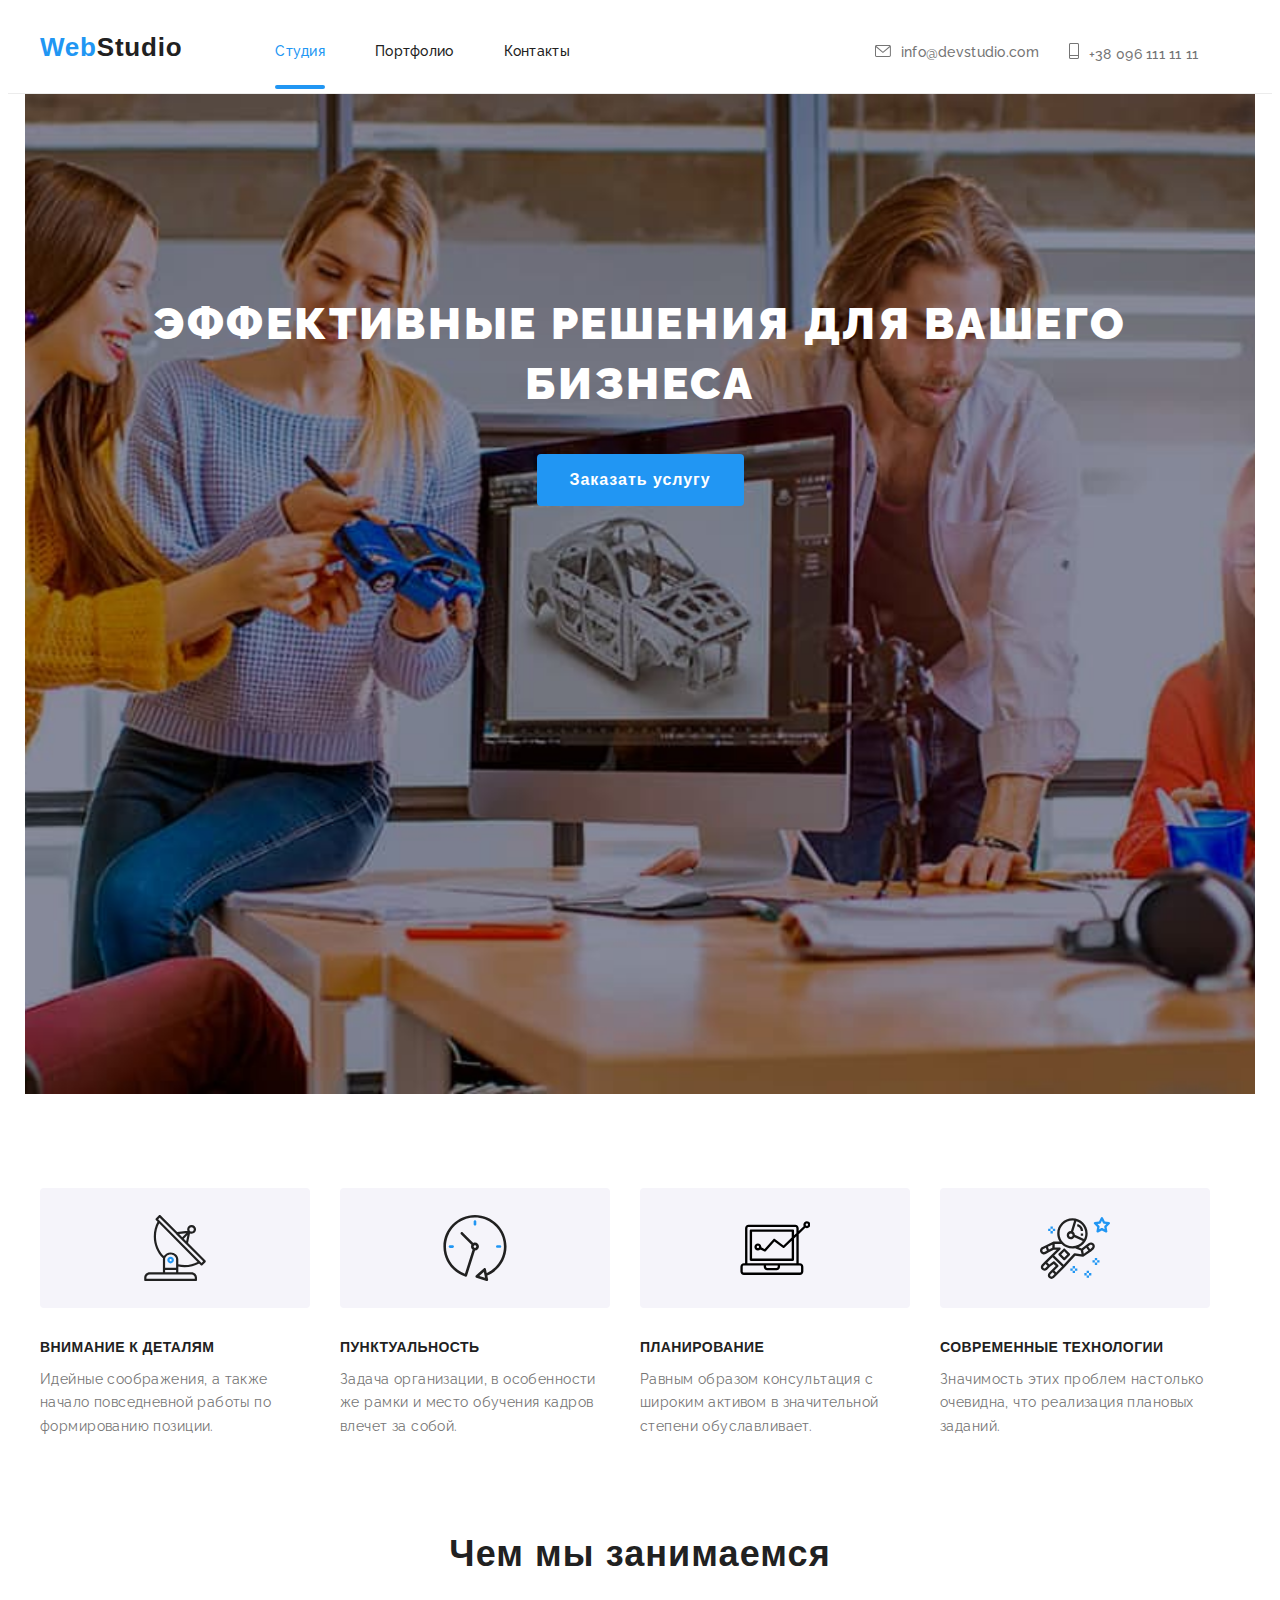
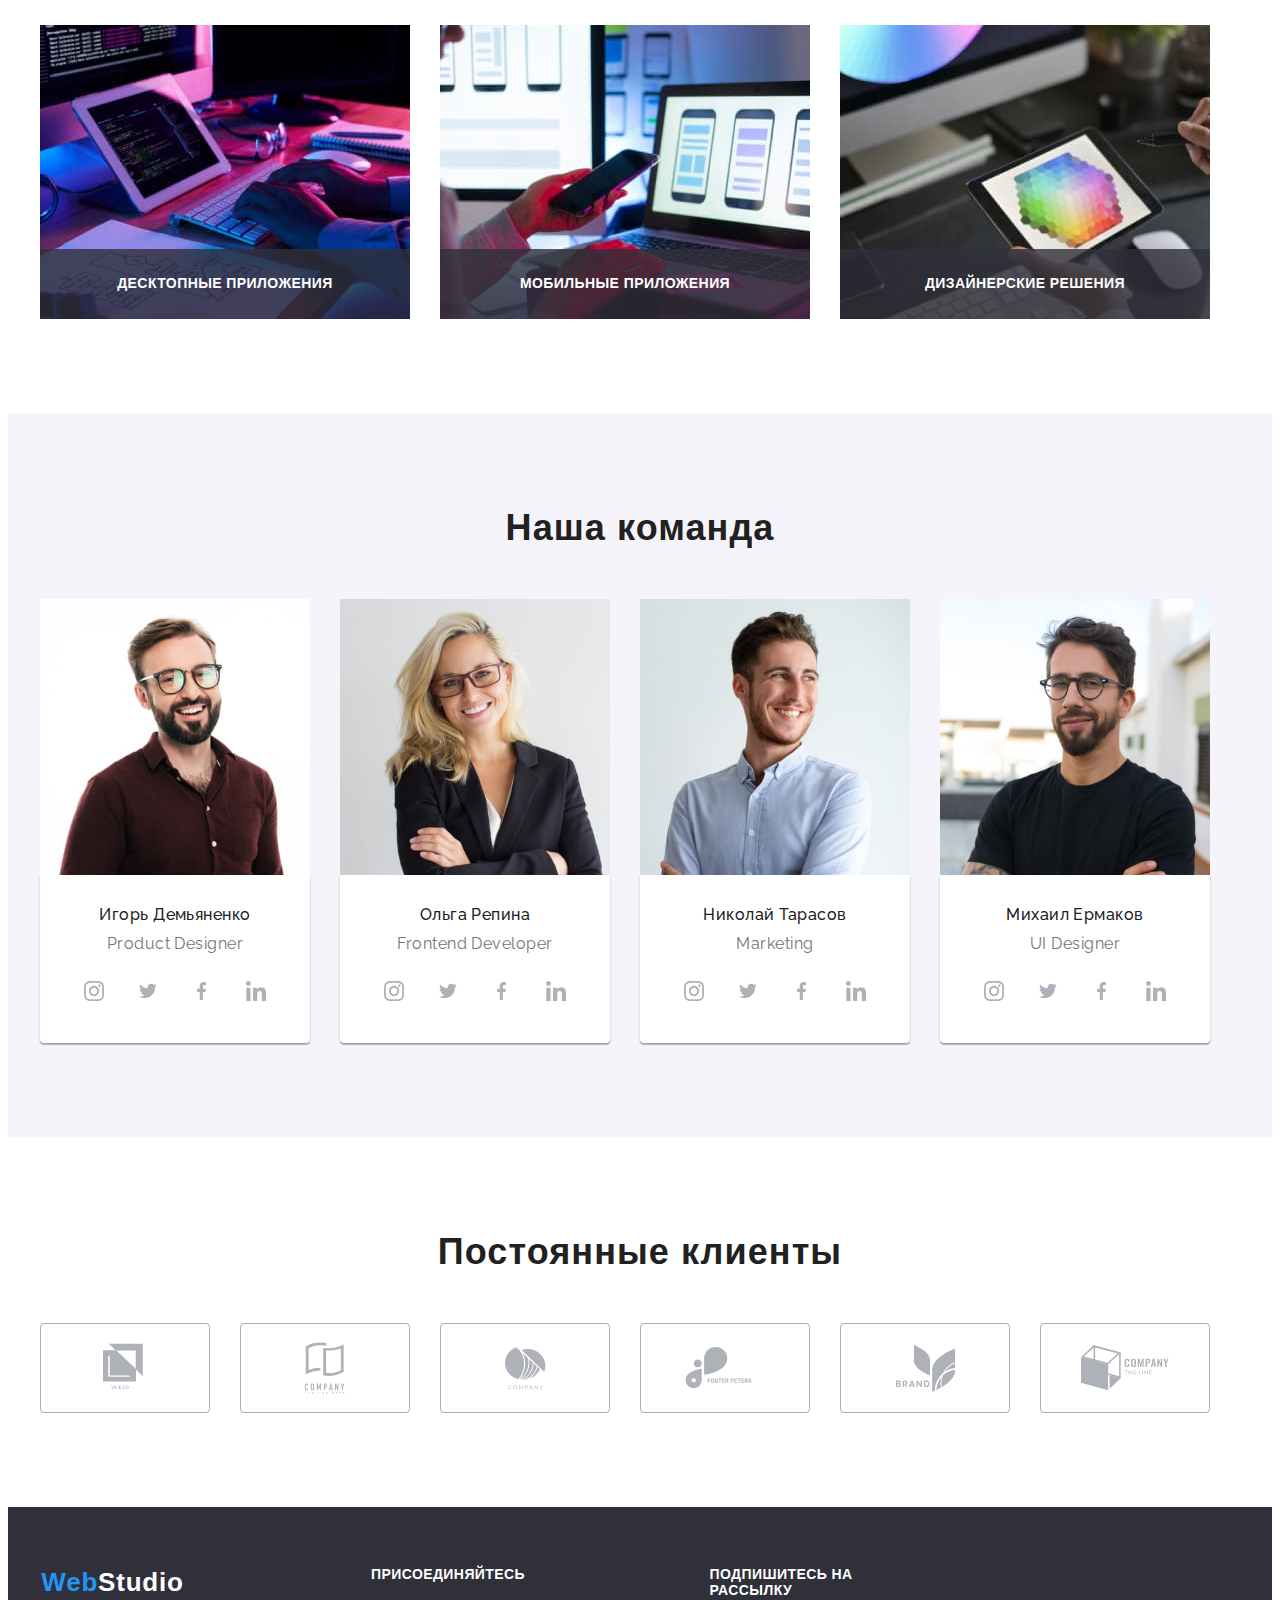
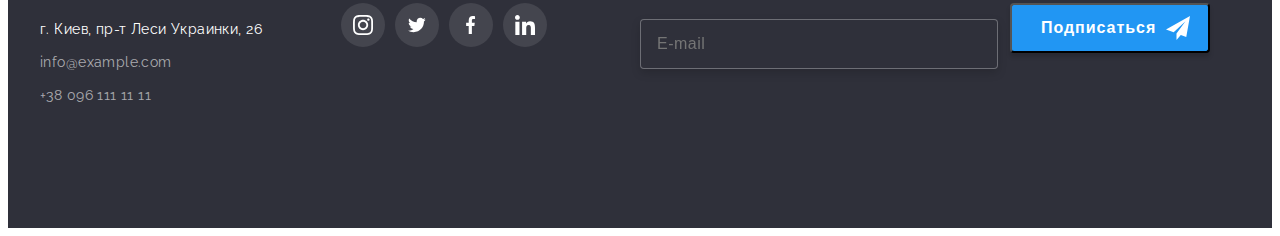
==== index.html @ 31fa8542 "home work 08" ====
<!DOCTYPE html>
<html lang="ru">
<head>
    <meta charset="UTF-8">
    <meta name="viewport" content="width=device-width, initial-scale=1.0">
    <title>home-work-08</title>
    <link rel="preconnect" href="https://fonts.gstatic.com">
<link href="https://fonts.googleapis.com/css2?family=Raleway:wght@700&family=Roboto:wght@400;500;700;900&display=swap" rel="stylesheet">
<link rel="stylesheet" href="https://cdnjs.cloudflare.com/ajax/libs/modern-normalize/1.0.0/modern-normalize.min.css" integrity="sha512-ISS7cAi1PEhQ8jnbJpJZMd29NlhNj4AWYyLOSp2CE/CsHxTCu+r+t0D2yoJudVrd0/8fTVPUVDzY5Tvli75u/g==" crossorigin="anonymous" />
<link rel="stylesheet" href="./css/main.min.css">
 </head>
<body>
    
     <header class="header-navigation"> 
    <!--Логотип-->
    <div class="container">
        <div class="tablet-desktop-position">
        <div class="mobile-header">         
        <a class="logo" href="#">Web<span class="logo__header-part">Studio</span></a>
        <button type="button" class="menu-button" data-menu-button>
            <svg class="button_icon" width="24px" height="16px"  aria-label="Переключатель мобильного меню">
                <use class="icon-cross" href="./images/symbol-defs.svg#.iconCross"></use>
                <use class="icon-menu" href="./images/symbol-defs.svg#.iconBurgerMenu"></use>
            </svg>
        </button>
        </div>
        
        <div class="menu-container" id="menu-container" data-menu>
    <nav class="top-contacts">
       <!--Навигация-->      
        <ul class="site-nav">
            <li class="site-nav__item"><a class="site-nav__current-link" href="./index.html">Студия</a></li>
            <li class="site-nav__item"><a class="site-nav__portfolio" href="./portfolio.html">Портфолио</a></li>
            <li class="site-nav__item"><a class="site-nav__contacts" href="#">Контакты</a></li>              
        </ul>        
     </nav>
<ul class="auth-nav">    
        <li class="auth-nav__top">
            <a class="auth-nav__mail" href="mailto:info@devstudio.com">
                <svg class="top-icon" width="16px" height="12px">
                <use href="./images/symbol-defs.svg#.iconenvelope"></use>
            </svg>info@devstudio.com
        </a>
        </li>        
        <li class="auth-nav__top">           
            <a class="auth-nav__phone" href="tel:+380961111111">
                <svg class="top-icon" width="10px" height="16px">
                <use href="./images/symbol-defs.svg#.iconphone"></use>
            </svg>+38 096 111 11 11
        </a>        
    </li>
        </ul>    
        </div>
    </div> 
        </div>
      </header>
   <main>       
             <!--секция-герой-->
             
         <section class="hero">
             
            <div class="hero-overlay container">
        <h1 class="title">Эффективные решения для вашего бизнеса</h1>
        <button class="button" type="submit" data-modal-open>Заказать услугу</button>
    
    </div>
    </section>  
          
       <section class="review"> 
            <div class="container">
          <ul class="description">
              <li class="description__item">
                  <div class="review-box">
                <svg class="review-icon" width="66px" height="70px">
                    <use href="./images/symbol-defs.svg#.iconantenna"></use>
                </svg>
                </div>
                  <h3 class="title">Внимание к деталям</h3>
                <p class="content">Идейные соображения, а также начало повседневной работы по формированию позиции.</p>
            </li>
              <li class="description__item">
                <div class="review-box">
                <svg class="review-icon" width="66px" height="70px">
                    <use href="./images/symbol-defs.svg#.iconclock"></use>
                </svg>
                </div>
                  <h3 class="title">Пунктуальность</h3>
                  <p class="content">Задача организации, в особенности же рамки и место обучения кадров влечет за собой.</p>
              </li>
              <li class="description__item">
                <div class="review-box">
                <svg class="review-icon" width="70px" height="54px">
                    <use href="./images/symbol-defs.svg#.iconcomputer"></use>
                </svg>
                </div>
                  <h3 class="title">Планирование</h3>
                  <p class="content">Равным образом консультация с широким активом в значительной степени обуславливает.</p>
              </li>
              <li class="description__item">
                <div class="review-box">
                <svg class="review-icon" width="70px" height="70px">
                    <use href="./images/symbol-defs.svg#.iconastronaut"></use>
                </svg>
                </div>
                  <h3 class="title">Современные технологии</h3>
                  <p class="content">Значимость этих проблем настолько очевидна, что реализация плановых заданий.</p>
              </li>
            </ul>
        </div> 
    </section> 

           <section class="occupation">                                   
           <h2 class="exposition-title">Чем мы занимаемся</h2>  
        <div class="container">
           <ul class="images-list">
               <li class="item">
                   <div class="exposition-box">
                   <img 
                   srcset="./images/Десктопные_приложения.jpg 1x,
                   ./images/Десктопные_приложения2x.jpg 2x"
                    src="./images/Десктопные_приложения.jpg"
                    alt="Планшет с html разметкой" 
                    width="370" height="294">
                   <p class="occupation-positioning">Десктопные приложения</p>
               </div>
                </li>
               <li class="item">
                <div class="exposition-box">
                <img 
                srcset="./images/Мобильные_приложения.jpg 1x,
                ./images/Мобильные_приложения2x.jpg 2x" 
                src="./images/Мобильные_приложения.jpg" 
                alt="Ноутбук с изображением схем макетов на мобильных устройствах"
                width="370" height="294">
                    <p class="occupation-positioning">Мобильные приложения</p>
            </div>            
            </li>
               <li class="item">
                <div class="exposition-box">
                   <img 
                   srcset="./images/Дизайнерские_решения.jpg 1x,
                   ./images/Дизайнерские_решения2x.jpg 2x"
                   src="./images/Дизайнерские_решения.jpg" 
                   alt="Планшет с изображением палитры цветов" 
                   width="370" height="294">
                    <p class="occupation-positioning">Дизайнерские решения</p>
                </div>   
                </li> 
           </ul> 
        </div>                  
       </section>

         <section class="our-team">

           <h2 class="our-team-title">Наша команда</h2>
           <div class="container">
           <ul class="team">
               <li class="clause">
                   <img 
                   srcset="./images/Демьяненко_mobile_team.jpg 1x,
                   ./images/Демьяненко_mobile_team2x.jpg 2x,
                   ./images/Демьяненко_tablet_team.jpg 1x,
                   ./images/Демьяненко_tablet_team2x.jpg 2x,
                   ./images/Демьяненко_desktop_team.jpg 1x,
                   ./images/Демьяненко_desktop_team2x.jpg 2x"
                   src="images/Демьяненко_mobile_team.jpg" 
                   alt="Игорь Демьяненко" 
                   width="450px" height="460px">
                   <div class="information">
                       <h3 class="title">Игорь Демьяненко</h3>
                       <p class="content">Product Designer</p>
                       <ul class="socials">
                       <li class="item">
                           <a class="socials-link" href="#">
                               <svg class="team-icon" width="20px" height="20px">
                                   <use href="./images/symbol-defs.svg#.iconinstagram">
                                </use>
                            </svg>
                        </a>
                        </li>
                        <li class="item">
                            <a class="socials-link" href="#">
                                <svg class="team-icon" width="20px" height="16px">
                                    <use href="./images/symbol-defs.svg#.icontwitter">
                                 </use>
                             </svg>
                         </a>
                         </li>
                         <li class="item">
                            <a class="socials-link" href="#">
                                <svg class="team-icon" width="10px" height="20px">
                                    <use href="./images/symbol-defs.svg#.iconfacebook">
                                 </use>
                             </svg>
                         </a>
                         </li>
                         <li class="item">
                            <a class="socials-link" href="#">
                                <svg class="team-icon" width="20px" height="20px">
                                    <use href="./images/symbol-defs.svg#.iconlinkedin">
                                 </use>
                             </svg>
                         </a>
                         </li>
                    </ul>
                   </div>
                   
               </li>
               <li class="clause">
                   <img 
                   srcset="./images/Репина_mobile_team.jpg 1x,
                   ./images/Репина_mobile_team2x.jpg 2x,
                   ./images/Репина_tablet_team.jpg 1x,
                   ./images/Репина_tablet_team2x.jpg 2x,
                   ./images/Репина_desktop_team.jpg 1x,
                   ./images/Репина_desktop_team2x.jpg 2x"
                   src="images/Репина_mobile_team.jpg" 
                   alt="Ольга Репина" 
                   width="450px" height="460px">
                   <div class="information">
                    <h3 class="title">Ольга Репина</h3>
                    <p class="content">Frontend Developer</p>
                    <ul class="socials">
                        <li class="item">
                            <a class="socials-link" href="#">
                                <svg class="team-icon" width="20px" height="20px">
                                    <use href="./images/symbol-defs.svg#.iconinstagram">
                                 </use>
                             </svg>
                         </a>
                         </li>
                         <li class="item">
                             <a class="socials-link" href="#">
                                 <svg class="team-icon" width="20px" height="16px">
                                     <use href="./images/symbol-defs.svg#.icontwitter">
                                  </use>
                              </svg>
                          </a>
                          </li>
                          <li class="item">
                             <a class="socials-link" href="#">
                                 <svg class="team-icon" width="10px" height="20px">
                                     <use href="./images/symbol-defs.svg#.iconfacebook">
                                  </use>
                              </svg>
                          </a>
                          </li>
                          <li class="item">
                             <a class="socials-link" href="#">
                                 <svg class="team-icon" width="20px" height="20px">
                                     <use href="./images/symbol-defs.svg#.iconlinkedin">
                                  </use>
                              </svg>
                          </a>
                          </li>
                     </ul>
                </div>
               </li>
               <li class="clause">
                   <img 
                   srcset="./images/Тарасов_mobile_team.jpg 1x,
                   ./images/Тарасов_mobile_team2x.jpg 2x,
                   ./images/Тарасов_tablet_team.jpg 1x,
                   ./images/Тарасов_tablet_team2x.jpg 2x,
                   ./images/Тарасов_desktop_team.jpg 1x,
                   ./images/Тарасов_desktop_team2x.jpg 2x"
                   src="images/Тарасов_mobile_team.jpg" 
                   alt="Николай Тарасов" 
                   width="450px" height="460px">
                   <div class="information">
                    <h3 class="title">Николай Тарасов</h3>
                    <p class="content">Marketing</p>
                    <ul class="socials">
                        <li class="item">
                            <a class="socials-link" href="#">
                                <svg class="team-icon" width="20px" height="20px">
                                    <use href="./images/symbol-defs.svg#.iconinstagram">
                                 </use>
                             </svg>
                         </a>
                         </li>
                         <li class="item">
                             <a class="socials-link" href="#">
                                 <svg class="team-icon" width="20px" height="16px">
                                     <use href="./images/symbol-defs.svg#.icontwitter">
                                  </use>
                              </svg>
                          </a>
                          </li>
                          <li class="item">
                             <a class="socials-link" href="#">
                                 <svg class="team-icon" width="10px" height="20px">
                                     <use href="./images/symbol-defs.svg#.iconfacebook">
                                  </use>
                              </svg>
                          </a>
                          </li>
                          <li class="item">
                             <a class="socials-link" href="#">
                                 <svg class="team-icon" width="20px" height="20px">
                                     <use href="./images/symbol-defs.svg#.iconlinkedin">
                                  </use>
                              </svg>
                          </a>
                          </li>
                     </ul>
                </div>
               </li>
               <li class="clause">
                   <img 
                   srcset="./images/Ермаков_mobile_team.jpg 1x,
                   ./images/Ермаков_mobile_team2x.jpg 2x,
                   ./images/Ермаков_tablet_team.jpg 1x,
                   ./images/Ермаков_tablet_team2x.jpg 2x,
                   ./images/Ермаков_desktop_team.jpg 1x,
                   ./images/Ермаков_desktop_team2x.jpg 2x"
                   src="images/Ермаков_mobile_team.jpg" 
                   alt="Михаил Ермаков" 
                   width="450px" height="460px">
                   <div class="information">
                    <h3 class="title">Михаил Ермаков</h3>
                    <p class="content">UI Designer</p>
                    <ul class="socials">
                        <li class="item">
                            <a class="socials-link" href="#">
                                <svg class="team-icon" width="20px" height="20px">
                                <use href="./images/symbol-defs.svg#.iconinstagram">
                                 </use>
                             </svg>
                         </a>
                         </li>
                         <li class="item">
                             <a class="socials-link" href="#">
                                 <svg class="team-icon" width="20px" height="16px">
                                     <use href="./images/symbol-defs.svg#.icontwitter">
                                  </use>
                              </svg>
                          </a>
                          </li>
                          <li class="item">
                             <a class="socials-link" href="#">
                                 <svg class="team-icon" width="10px" height="20px">
                                     <use href="./images/symbol-defs.svg#.iconfacebook">
                                  </use>
                              </svg>
                          </a>
                          </li>
                          <li class="item">
                             <a class="socials-link" href="#">
                                 <svg class="team-icon" width="20px" height="20px">
                                     <use href="./images/symbol-defs.svg#.iconlinkedin">
                                  </use>
                              </svg>
                          </a>
                          </li>
                     </ul>
                </div>
               </li>
           </ul> 
         </div>   
       </section>
       
       <section class="our-clients">
        <h3 class="title">Постоянные клиенты</h3>
        <div class="container">
        <ul class="standing-customer">
            <li class="standing-customer__item">
                <a class="client-link" href="#">
                    <svg class="customer-icon" width="44px" height="50px">
                        <use  href="./images/symbol-defs.svg#.iconlogo-1"></use>
                    </svg>
                </a>
            </li>
            <li class="standing-customer__item">
                <a class="client-link" href="#">
                    <svg class="customer-icon" width="40px" height="52px">
                        <use href="./images/symbol-defs.svg#.iconlogo-2"></use>
                    </svg>
                </a>
            </li>
            <li class="standing-customer__item">
                <a class="client-link" href="#">
                    <svg class="customer-icon" width="41px" height="43px">
                        <use href="./images/symbol-defs.svg#.iconlogo-3"></use>
                    </svg>
                </a>
            </li>
            <li class="standing-customer__item">
                <a class="client-link" href="#">
                    <svg class="customer-icon" width="80px" height="42px">
                        <use href="./images/symbol-defs.svg#.iconlogo-4"></use>
                    </svg>
                </a>
            </li>
            <li class="standing-customer__item">
                <a class="client-link" href="#">
                    <svg class="customer-icon" width="59px" height="47px">
                        <use href="./images/symbol-defs.svg#.iconlogo-5"></use>
                    </svg>
                </a>
            </li>
            <li class="standing-customer__item">
                <a class="client-link" href="#">
                    <svg class="customer-icon" width="88px" height="46px">
                        <use href="./images/symbol-defs.svg#.iconlogo-6"></use>
                    </svg>
                </a>
            </li>
        </ul>
    </div>

       </section>      
           </main> 
   <footer class="contacts-accent">
       <!--Логотип-->
       <div class="container-bottom">  
               
         <div class="footer-tablet-desktop-position">  
    <a class="logo" href="#"><span class="first-part">Web</span><span class="contrast">Studio</span></a>
       
    <address class="footer-adress">
        <p class="location">г. Киев, пр-т Леси Украинки, 26</p>        
        <ul class="option">
            <li class="item"><a class="link" href="mailto:info@example.com">info@example.com</a></li>
           <li class="item"><a class="link" href="tel:+380961111111">+38 096 111 11 11</a></li>
        </ul>    
    </address>
    </div>
    
     <div class="offer-part"> 
    <p class="offer-paragraph">присоединяйтесь</p>   
        <ul class="footer-list">
            <li class="footer-list__socials">
                <a class="footer-link" href="#">
                    <svg class="footer-icon" width="20px" height="20px">
                        <use href="./images/symbol-defs.svg#.iconinstagram">
                     </use>
                 </svg>
             </a>
             </li>
             <li class="footer-list__socials">
                 <a class="footer-link" href="#">
                     <svg class="footer-icon" width="20px" height="16px">
                         <use href="./images/symbol-defs.svg#.icontwitter">
                      </use>
                  </svg>
              </a>
              </li>
              <li class="footer-list__socials">
                 <a class="footer-link" href="#">
                     <svg class="footer-icon" width="10px" height="20px">
                         <use href="./images/symbol-defs.svg#.iconfacebook">
                      </use>
                  </svg>
              </a>
              </li>
              <li class="footer-list__socials">
                 <a class="footer-link" href="#">
                     <svg class="footer-icon" width="20px" height="20px">
                         <use href="./images/symbol-defs.svg#.iconlinkedin">
                      </use>
                  </svg>
              </a>
              </li>
         </ul>
         
        </div>               
        <form class="mail-form"> 
            <div class="mail-form-desktop-position">      
            <p class="footer-information">Подпишитесь на рассылку</p>
            <input class="footer-input" type="email" placeholder="E-mail"> 
            </div>
            <div class="button-position">  
            <button class="subscribe-button">Подписаться
        <svg class="button-icon" width="24px" height="24px">
            <use href="./images/symbol-defs.svg#.iconpaperPlane"></use>
        </svg>
    </button>
    </div>
        </form>       
</div> 
</footer>

<div class="backdrop is-hidden" data-modal>
<div class="modal">    
    <form class="modal-form">
    <button class="button-close" data-modal-close>
        <svg class="close-icon" width="11px" height="11px">
            <use href="./images/symbol-defs.svg#.iconCross"></use>
        </svg>
    </button>  
    <p class="modal-information">Оставьте свои данные, мы вам перезвоним</p> 
    <div class="inputGroup">  
    <label class="formLabel" for="name">Имя</label>
    <div class="modalField">
    <input class="modalInput" type="text" name="name" id="name">
    <svg class="formIcon" width="12px" height="12px">
        <use href="./images/symbol-defs.svg#.iconformFigure"></use>
    </svg>
    </div>    
    <label class="formLabel" for="tel">Телефон</label>
    <div class="modalField">
    <input class="modalInput" type="tel" name="telephone" id="tel">
    <svg class="formIcon" width="13px" height="13px">
        <use href="./images/symbol-defs.svg#.iconformPhone"></use>
    </svg>
    </div>    
    <label class="formLabel" for="mail">Почта</label>
    <div class="modalField">
    <input class="modalInput" type="email" name="mail" id="mail">
    <svg class="formIcon" width="15px" height="12px">
        <use href="./images/symbol-defs.svg#.iconformEnvelop"></use>
    </svg>
    </div>
    </div>
    <label class="formLabel" for="comment">Комментарий</label>
    <textarea class="modalTextarea" name="comment" id="comment" rows="10" placeholder="Введите текст"></textarea>
    
    <div class="checkGroup">    
        <input class="checkInput visuallyHidden" type="checkbox" name="policy" id="policy">    
        <label for="policy" class="checkLabel">
            <span class="checkText">Соглашаюсь с рассылкой и принимаю <a href="#" class="policyLink">Условия договора</a></span>
            </label>
        <svg  class="markIcon" width="11px" height="8px">
            <use href="./images/symbol-defs.svg#.iconformMark"></use>
        </svg>                   
        </div>  
    <button class="modalButton" type="submit">Отправить</button>
     </form>   
</div>
<script src="js/modal.js"></script>
<script src="js/menu.js"></script>
</div>
</body>
</html>
---- css/main.min.css ----
@font-face{font-family:"Raleway";src:url("https://fonts.googleapis.com/css2?family=Raleway:wght@700&&display=swap");font-style:normal;font-weight:700}@font-face{font-family:"Roboto";src:url("https://fonts.googleapis.com/css2?family=Roboto:wght@400&display=swap");font-style:normal;font-weight:400}@font-face{font-family:"Roboto";src:url("https://fonts.googleapis.com/css2?family=Roboto:wght@500&display=swap");font-style:normal;font-weight:500}@font-face{font-family:"Roboto";src:url("https://fonts.googleapis.com/css2?family=Roboto:wght@700&display=swap");font-style:normal;font-weight:700}@font-face{font-family:"Roboto";src:url("https://fonts.googleapis.com/css2?family=Roboto:wght@900&display=swap");font-style:normal;font-weight:900}.container,.container-bottom{padding-left:15px;padding-right:15px;margin-right:auto;margin-left:auto}a{text-decoration:none}body{color:#757575;font-family:"Roboto", "Raleway", sans-serif;font-weight:400;font-size:14px;line-height:2;letter-spacing:0.03em}h1,h2,h3{margin:0;color:#212121}ul{display:block;padding-inline-start:0px;margin:0px;list-style:none}@media screen and (min-width: 768px){ul{display:flex}}nav{display:flex}img{display:block;max-width:100%;height:auto}address{font-style:normal;margin-top:20px}p{margin:0}@media screen and (min-width: 480px){.container{width:480px}}@media screen and (min-width: 768px){.container{width:768px}}@media screen and (min-width: 1200px){.container{width:1200px}}.menu-container{text-align:center;letter-spacing:0.02em;background-color:#fff;border:1px solid #ececec}.menu-container.is-open{display:block;z-index:1}@media screen and (max-width: 767px){.menu-container{position:absolute;display:none;top:60px;left:0;width:100%}}@media screen and (min-width: 768px){.menu-container{display:flex;align-items:center;position:relative;border:none}}@media screen and (min-width: 768px){.container-bottom{display:flex;flex-direction:row;flex-wrap:wrap;justify-content:center}}@media screen and (min-width: 1200px){.container-bottom{width:1200px;justify-content:normal}}.mobile-header{width:100%;display:flex;padding-top:16px;padding-bottom:16px;border-bottom:1px solid #ececec;justify-content:space-between;align-items:center}@media screen and (min-width: 768px){.mobile-header{width:min-content;border:none;padding-top:26px;padding-bottom:26px}}@media screen and (min-width: 1200px){.mobile-header{padding:0}}.tablet-desktop-position{display:flex;align-items:baseline}.logo__header-part{color:#212121}.logo{position:relative;display:inline-block;font-family:"Raleway",sans-serif;font-size:24px;line-height:1.17;letter-spacing:0.03em;text-decoration:none;font-family:"Raleway",sans-serif;font-weight:700;font-size:26px;line-height:1.19;letter-spacing:0.03em;color:#2196f3;transition-property:opacity, transform;transition-duration:250ms;transition-timing-function:cubic-bezier(0.4, 0, 0.2, 1)}@media screen and (min-width: 1200px){.logo{padding-top:24px;padding-bottom:25px}}.menu-button{display:inline-flex;justify-content:center;align-items:center;width:40px;height:40px;outline:none;margin:0;padding:0;border:none;background-color:transparent}.menu-button:hover .icon-menu,.menu-button:hover .icon-cross{fill:#2196f3}@media screen and (min-width: 768px){.menu-button{display:none}}.menu-button .icon-cross{display:none}.menu-button.is-open .icon-cross{display:block}.menu-button.is-open .icon-menu{display:none}.header-navigation{position:relative;border-bottom:1px solid #ececec}.top-contacts{justify-content:center}@media screen and (min-width: 768px){.top-contacts{margin-left:88px}}@media screen and (min-width: 1200px){.top-contacts{margin-left:93px}}.site-nav{padding-top:40px;padding-bottom:20px;font-weight:500;font-size:18px;line-height:1.17;letter-spacing:0.02em}@media screen and (min-width: 768px){.site-nav{padding:0;font-size:12px;line-height:1.14}}@media screen and (min-width: 1200px){.site-nav{font-size:14px;line-height:1.14;letter-spacing:0.02em}}.site-nav__item{padding-top:20px;padding-bottom:20px}@media screen and (min-width: 768px){.site-nav__item{padding:0;margin-left:50px}}@media screen and (min-width: 768px){.site-nav__item:first-child{margin-left:0px}}@media screen and (min-width: 1200px){.auth-nav__top:last-child{margin-left:30px}}.auth-nav__top{padding-top:8px;padding-bottom:8px}@media screen and (min-width: 768px){.auth-nav__top{padding-top:5px;padding-bottom:5px}}@media screen and (min-width: 1200px){.auth-nav__top{display:flex;align-items:baseline;padding:0}}.site-nav__current-link{position:relative;padding-top:20px;padding-bottom:8px;color:#2196f3;text-decoration:none}@media screen and (min-width: 768px){.site-nav__current-link{padding-top:32px;padding-bottom:30px}}.site-nav__current-link::after{content:"";position:absolute;display:block;width:100%;height:4px;border-radius:2px;background-color:#2196f3;left:0;bottom:0;opacity:1}.site-nav__portfolio{position:relative;padding-top:20px;padding-bottom:8px;transition-property:color;transition-duration:250ms;transition-timing-function:cubic-bezier(0.4, 0, 0.2, 1);color:#212121}@media screen and (min-width: 768px){.site-nav__portfolio{padding-top:32px;padding-bottom:30px}}.site-nav__portfolio:hover,.site-nav__portfolio:focus{color:#2196f3}.site-nav__contacts{position:relative;padding-top:20px;padding-bottom:8px;color:#212121;text-decoration:none;transition-property:opacity, color;transition-duration:250ms;transition-timing-function:cubic-bezier(0.4, 0, 0.2, 1)}@media screen and (min-width: 768px){.site-nav__contacts{padding-top:32px;padding-bottom:30px}}.site-nav__contacts::after{position:absolute;content:"";display:block;width:100%;height:4px;left:0;bottom:0;opacity:0;border-radius:2px;background-color:#2196f3}.site-nav__contacts:hover::after,.site-nav__contacts:focus::after{opacity:1}.site-nav__contacts:hover,.site-nav__contacts:focus{color:#2196f3}.auth-nav{padding-top:20px;padding-bottom:60px;font-weight:500;font-size:18px;line-height:1.17;letter-spacing:0.02em}@media screen and (min-width: 768px){.auth-nav{display:flex;align-items:flex-start;flex-direction:column;margin-left:84px;padding:0;font-size:12px;line-height:1.16}}@media screen and (min-width: 1200px){.auth-nav{flex-direction:row;align-items:center;margin-left:305px;font-size:14px;line-height:1.14}}.auth-nav .top-icon{margin-right:10px;fill:currentColor}.auth-nav__mail{position:relative;color:#757575;transition-property:opacity, color;transition-duration:250ms;transition-timing-function:cubic-bezier(0.4, 0, 0.2, 1)}@media screen and (min-width: 768px){.auth-nav__mail{display:flex;padding-bottom:8px}}@media screen and (min-width: 1200px){.auth-nav__mail{padding-top:32px;padding-bottom:30px}}.auth-nav__mail::after{content:"";position:absolute;display:block;width:100%;height:4px;border-radius:2px;background-color:#2196f3;left:0;bottom:0;opacity:0}.auth-nav__mail:hover::after,.auth-nav__mail:focus::after{opacity:1}.auth-nav__mail:hover,.auth-nav__mail:focus{color:#2196f3}.auth-nav__phone{position:relative;padding-top:8px;padding-bottom:8px;color:#757575;transition-property:opacity, color;transition-duration:250ms;transition-timing-function:cubic-bezier(0.4, 0, 0.2, 1)}@media screen and (min-content: 768px){.auth-nav__phone{display:flex}}@media screen and (min-width: 1200px){.auth-nav__phone{padding-top:32px;padding-bottom:30px}}.auth-nav__phone::after{content:"";position:absolute;display:block;width:100%;height:4px;border-radius:2px;background-color:#2196f3;left:0;bottom:0;opacity:0}.auth-nav__phone:hover::after,.auth-nav__phone:focus::after{opacity:1}.auth-nav__phone:hover,.auth-nav__phone:focus{color:#2196f3}.header-navigation .link{text-decoration:none;color:#212121}.hero .title{display:flex;text-align:center;margin-bottom:30px;text-transform:uppercase;font-weight:900;font-size:26px;line-height:1.61;letter-spacing:0.06em;color:#fff}@media screen and (min-width: 768px){.hero .title{padding-left:50px;padding-right:50px}}@media screen and (min-width: 1200px){.hero .title{margin-bottom:40px;font-size:44px;line-height:1.36}}.hero .button{display:flex;padding-top:10px;padding-bottom:10px;padding-right:32px;padding-left:32px;margin-right:auto;margin-left:auto;text-decoration:none;font-weight:700;letter-spacing:0.06em;font-size:16px;line-height:1.9;border:1px solid transparent;border-radius:4px;cursor:pointer;color:#fff;background-color:#2196f3}.hero-overlay{height:600px;max-width:1600px;padding-top:200px;padding-bottom:200px;margin-left:auto;margin-right:auto;background-size:cover;background-repeat:no-repeat;background-position:center;background-image:linear-gradient(to right, rgba(47,48,58,0.4), rgba(47,48,58,0.4)),url("../../images/hero-mobile.jpg")}@media (min-resolution: 2dppx){.hero-overlay{background-image:url("../../images/hero-mobile2x.jpg")}}@media (min-width: 481px){.hero-overlay{background-image:url("../../images/hero-tablet.jpg")}}@media (min-width: 481px) and (min-resolution: 2dppx){.hero-overlay{background-image:url("../../images/hero-tablet2x.jpg")}}@media (min-width: 769px){.hero-overlay{background-image:url("../../images/hero-descktop.jpg")}}@media (min-width: 769px) and (min-resolution: 2dppx){.hero-overlay{background-image:url("../../images/hero-descktop2x.jpg")}}.review-icon{display:block}.review{background-color:#fff;padding-top:60px;padding-bottom:60px}@media screen and (min-width: 1200px){.review{padding-top:94px;padding-bottom:94px}}.review-box{display:flex;justify-content:center;align-items:center;margin-bottom:30px;border:transparent;border-radius:4px;background:#f5f4fa;height:120px}.description .title{display:flex;justify-content:center;margin-bottom:10px;text-transform:uppercase;font-weight:700;font-size:14px;line-height:1.4;letter-spacing:0.03em;color:#212121}@media screen and (min-width: 768px){.description .title{justify-content:flex-start}}.description .content{font-weight:400;font-size:14px;line-height:1.7;letter-spacing:0.03em;color:#757575}.description{display:flex;flex-wrap:wrap;margin:-15px}.description__item{margin:15px;width:450px}@media screen and (min-width: 768px){.description__item{width:354px}}@media screen and (min-width: 1200px){.description__item{width:270px}}@media screen and (max-width: 1199px){.occupation{display:none}}@media screen and (min-width: 1200px){.occupation{max-width:100%;padding-bottom:94px;background-color:#fff}}.exposition-title{margin-bottom:50px;font-weight:700;font-size:36px;line-height:1.17;text-align:center;letter-spacing:0.03em;color:#212121}.exposition-box{position:relative;height:294px}.occupation-positioning{position:relative;z-index:0;left:0;bottom:70px;display:flex;align-items:center;justify-content:center;padding-top:27px;padding-bottom:27px;font-weight:700;font-size:14px;line-height:1.14;text-align:center;letter-spacing:0.03em;text-transform:uppercase;color:#fff}.occupation-positioning::before{position:absolute;top:0;left:0;width:100%;height:100%;z-index:-1;content:"";width:370px;height:70px;background:rgba(47,48,58,0.8)}.images-list{display:flex;flex-wrap:wrap;margin:-15px;display:flex;z-index:-2}.images-list .item{margin:15px;width:370px}.our-team{max-width:100%;background-color:#f5f4fa;padding-top:60px;padding-bottom:60px}@media screen and (min-width: 1200px){.our-team{padding-top:94px;padding-bottom:94px}}.team{display:flex;flex-wrap:wrap;margin:-15px}.clause{display:block;width:450px;margin:15px}@media screen and (min-width: 768px){.clause{width:354px}}@media screen and (min-width: 1200px){.clause{width:270px}}.team-icon{fill:#afb1b8;transition-property:fill;transition-duration:250ms;transition-timing-function:cubic-bezier(0.4, 0, 0.2, 1)}.socials-link{display:flex;justify-content:center;align-items:center;width:44px;height:44px;padding:0;box-sizing:border-box;background-position:center;border:none;border-radius:50%;background-color:#fff;transition-property:background-color;transition-duration:250ms;transition-timing-function:cubic-bezier(0.4, 0, 0.2, 1)}.socials-link:hover,.socials-link:focus{background-color:#2196f3}.socials-link:hover .team-icon,.socials-link:focus .team-icon{fill:#fff}.socials{display:flex;justify-content:center}.socials .item{margin-left:10px}.socials .item:first-child{margin-left:0px}.our-team-title{margin-bottom:30px;text-align:center;font-size:28px;font-weight:700;line-height:1.18;letter-spacing:0.03em;color:#212121}@media screen and (min-width: 1200px){.our-team-title{margin-bottom:50px;font-size:36px;line-height:1.17}}.information{padding-top:30px;padding-bottom:30px;padding-left:5px;padding-right:5px}.team .information{text-align:center;background:#fff;box-shadow:0px 1px 3px rgba(0,0,0,0.12),0px 1px 1px rgba(0,0,0,0.14),0px 2px 1px rgba(0,0,0,0.2);border-radius:0px 0px 4px 4px}.information .title{margin-bottom:10px;text-align:center;font-weight:500;font-size:16px;line-height:1.19;letter-spacing:0.03em;color:#212121}.information .content{margin-bottom:16px;text-align:center;font-weight:400;font-size:16px;line-height:1.19;letter-spacing:0.03em;color:#757575}.client-link{display:flex;justify-content:center;align-items:center;height:90px;padding:0;background-position:center;box-sizing:border-box;border:1px solid;border-color:#afb1b8;border-radius:4px;transition-property:border-color;transition-duration:250ms;transition-timing-function:cubic-bezier(0.4, 0, 0.2, 1)}@media screen and (min-width: 1200px){.client-link{width:170px}}.client-link:hover,.client-link:focus{border-color:#2196f3}.client-link:hover .customer-icon,.client-link:focus .customer-icon{fill:#2196f3}.standing-customer{display:flex;flex-wrap:wrap;margin:-15px}.standing-customer__item{margin:15px;width:210px}@media screen and (min-width: 768px){.standing-customer__item{width:226px}}@media screen and (min-width: 1200px){.standing-customer__item{width:170px}}.customer-icon{transition-property:fill;transition-duration:250ms;transition-timing-function:cubic-bezier(0.4, 0, 0.2, 1);fill:#afb1b8}.our-clients{max-width:100%;padding-top:60px;padding-bottom:60px}@media screen and (min-width: 1200px){.our-clients{padding-top:94px;padding-bottom:94px;margin-right:auto;margin-left:auto}}.our-clients .title{margin-bottom:30px;text-align:center;font-weight:700;font-size:28px;line-height:1.18;letter-spacing:0.03em;color:#212121}@media screen and (min-width: 1200px){.our-clients .title{margin-bottom:50px;font-size:36px;line-height:1.17}}.contacts-accent .logo{max-width:154px;display:block;padding:0;margin-left:auto;margin-right:auto;font-weight:700;font-size:24px;line-height:1.17;text-align:center;letter-spacing:0.03em;text-decoration:none;font-family:"Raleway", sans-serif}@media screen and (min-width: 1200px){.contacts-accent .logo{margin-left:0;margin-right:0;max-width:145px;font-size:26px;line-height:1.19}}.logo>.first-part{color:#2196f3}.logo .contrast{color:#fff}.contrast-accent .logo{margin-bottom:20px}.footer-adress{margin-bottom:60px}@media screen and (min-width: 768px){.footer-tablet-desktop-position{margin-left:auto;margin-right:auto}}@media screen and (min-width: 1200px){.footer-tablet-desktop-position{width:231px;margin-left:0;margin-right:0}}.location{max-width:232px;display:block;margin-left:auto;margin-right:auto;margin-bottom:9px;white-space:nowrap;font-weight:400;font-size:14px;line-height:1.7;letter-spacing:0.03em;color:#fff}.option{width:min-content;display:block;margin-left:auto;margin-right:auto}@media screen and (min-width: 1200px){.option{margin-left:0;margin-right:0}}.option .link{text-decoration:none;font-weight:400;font-size:14px;line-height:1.7;letter-spacing:0.03em;color:rgba(255,255,255,0.6);transition-property:color;transition-duration:250ms;transition-timing-function:cubic-bezier(0.4, 0, 0.2, 1)}.option .link:hover,.option .link:focus{color:#2196f3}.option .item{margin-bottom:9px;font-weight:400;font-size:14px;line-height:1.71;letter-spacing:0.03em;color:rgba(255,255,255,0.6)}.option .item:last-child{margin-bottom:0px}.offer-paragraph{max-width:146px;display:block;margin-left:auto;margin-right:auto;margin-bottom:20px;text-transform:uppercase;font-weight:700;font-size:14px;line-height:1.14;letter-spacing:0.03em;color:#fff}.offer-part{width:min-content;display:block;margin-left:auto;margin-right:auto;margin-bottom:60px}@media screen and (min-width: 1200px){.offer-part{margin-left:70px;margin-right:0}}.mail-form{display:block;max-width:450px}@media screen and (min-width: 768px){.mail-form{margin-left:166px;margin-right:152px;width:450px}}@media screen and (min-width: 1200px){.mail-form{display:flex;margin-left:93px;margin-right:0;width:358px}}.footer-information{text-transform:uppercase;max-width:219px;margin-left:auto;margin-right:auto;margin-bottom:20px;font-weight:700;font-size:14px;line-height:1.14;letter-spacing:0.03em;color:#fff}.footer-input{width:358px;height:50px;margin:0;border:1px solid rgba(255,255,255,0.3);box-sizing:border-box;filter:drop-shadow(0px 4px 4px rgba(0,0,0,0.15));border-radius:4px;background-color:#2f303a}input[placeholder="E-mail"]{display:block;width:100%;margin-left:auto;margin-right:auto;margin-bottom:20px;top:15px;left:16px;padding-left:16px;font-weight:400;font-size:16px;line-height:1.25;letter-spacing:0.03em;color:rgba(255,255,255,0.6)}@media screen and (min-width: 1200px){input[placeholder="E-mail"]{width:358px}}.button-position{width:min-content;margin-left:auto;margin-right:auto}@media screen and (min-width: 1200px){.button-position{margin-top:36px}}.subscribe-button{display:inline-flex;align-self:flex-end;align-items:center;width:200px;height:50px;padding-left:29px;margin-left:12px;font-weight:700;font-size:16px;line-height:1.87;letter-spacing:0.06em;background:#2196f3;box-shadow:0px 4px 4px rgba(0,0,0,0.15);border-radius:4px;color:#fff;cursor:pointer}.button-icon{align-items:center;padding-left:10px;fill:#fff}.footer-link{background-position:center;display:flex;justify-content:center;align-items:center;width:44px;height:44px;box-sizing:border-box;background-color:rgba(255,255,255,0.1);border:none;border-radius:50%;transition-property:background-color;transition-duration:250ms;transition-timing-function:cubic-bezier(0.4, 0, 0.2, 1)}.footer-link:hover,.footer-link:focus{background-color:#2196f3}.footer-icon{fill:#fff}.footer-list{display:flex}.footer-list__socials{margin-left:10px}.footer-list__socials:first-child{margin-left:0}.contacts-accent{max-width:100%;padding-top:60px;padding-bottom:60px;margin-right:auto;margin-left:auto;background-color:#2f303a}.filter{justify-content:center;display:flex;flex-direction:row;flex-wrap:wrap;justify-content:flex-start;margin-bottom:40px}@media screen and (min-width: 768px){.filter{justify-content:center;margin-bottom:30px}}@media screen and (min-width: 1200px){.filter{margin-bottom:50px}}.filter .item{margin-left:8px;padding-bottom:15px}.filter .item:nth-child(3n+1){margin-left:0}@media screen and (min-width: 768px){.filter .item:nth-child(4){margin-left:8px}}.type-button{text-align:center;padding-top:6px;padding-bottom:6px;padding-right:22px;padding-left:22px;font-weight:500;font-size:16px;line-height:1.62;letter-spacing:0.03em;color:#212121;background-color:#f5f4fa;border:transparent;border-radius:4px;transition-property:color, background-color, box-shadow;transition-duration:250ms;transition-timing-function:cubic-bezier(0.4, 0, 0.2, 1)}.type-button:hover,.type-button:focus{background-color:#2196f3;color:#fff;box-shadow:0px 3px 1px rgba(0,0,0,0.1),0px 1px 2px rgba(0,0,0,0.08),0px 2px 2px rgba(0,0,0,0.12)}.site-nav__studio-link{position:relative;padding-top:20px;padding-bottom:8px;color:#212121;text-decoration:none;transition-property:opacity, color;transition-duration:250ms;transition-timing-function:cubic-bezier(0.4, 0, 0.2, 1)}@media screen and (min-width: 768px){.site-nav__studio-link{padding-top:32px;padding-bottom:30px}}.site-nav__studio-link::after{position:absolute;content:"";display:block;width:100%;height:4px;left:0;bottom:0;opacity:0;border-radius:2px;background-color:#2196f3}.site-nav__studio-link:hover::after,.site-nav__studio-link:focus::after{opacity:1}.site-nav__studio-link:hover,.site-nav__studio-link:focus{color:#2196f3}.project-demonstration{background-color:#fff}.work-example{max-width:1600px;padding-top:60px;padding-bottom:60px;margin-right:auto;margin-left:auto}@media screen and (min-width: 1200px){.work-example{padding-top:94px;padding-bottom:94px}}.example{display:flex;flex-direction:row;flex-wrap:wrap;margin:-15px}.example .item{width:450px;margin:15px}@media screen and (min-width: 768px){.example .item{width:354px}}@media screen and (min-width: 1200px){.example .item{width:370px}}.example .text{border:1px solid #eeeeee;box-sizing:border-box;background:#fff}.text{padding-top:20px;padding-bottom:20px;padding-right:24px;padding-left:24px}.text .title{margin-bottom:4px}.example .title{font-weight:700;font-size:18px;line-height:2;letter-spacing:0.06em;color:#212121}.example .content{font-weight:400;font-size:16px;line-height:1.9;letter-spacing:0.03em;color:#757575}.example .link{display:block;transition-property:box-shadow;transition-duration:250ms;transition-timing-function:cubic-bezier(0.4, 0, 0.2, 1)}.example .link:hover .text-overlay{transform:translateY(0)}.example .link:hover{box-shadow:0px 1px 1px rgba(0,0,0,0.12),0px 4px 4px rgba(0,0,0,0.06),1px 4px 6px rgba(0,0,0,0.16)}.example-box{position:relative}.thumb{position:relative;overflow:hidden;background-color:#fff}.thumb>.text-overlay{top:0;right:0;position:absolute;width:100%;height:100%;padding-top:63px;padding-bottom:63px;padding-left:24px;padding-right:24px;color:#fff;background-color:rgba(33,150,243,0.9);transform:translateY(100%);transition:transform 250ms;transition-timing-function:cubic-bezier(0.4, 0, 0.2, 1)}.backdrop{position:fixed;width:100%;height:100%;top:0;left:0;background-color:rgba(0,0,0,0.2);overflow-y:scroll}.backdrop.is-hidden,.modal.is-hidden{opacity:0;pointer-events:none}.modal{position:absolute;width:450px;height:609px;top:50%;left:50%;transform:translate(-50%, -50%);z-index:1;display:inline-block;background-color:#fff;transition-duration:250ms;transition-timing-function:cubic-bezier(0.4, 0, 0.2, 1)}@media screen and (min-width: 1200px){.modal{width:528px;height:581px}}.button-close{position:absolute;top:8px;right:8px;height:30px;width:30px;border:1px solid;border-radius:50%;border-color:#757575;background-color:#fff}.button-close:focus{border-color:#757575}.button-close:focus .close-icon{fill:#2196f3}.close-icon{fill:#212121;transition-property:fill, transform;transition-duration:250ms;transition-timing-function:cubic-bezier(0.4, 0, 0.2, 1)}.modal-information{justify-content:center;margin-bottom:12px;font-weight:700;font-size:20px;line-height:1.5;letter-spacing:0.03em;color:#212121}@media screen and (min-width: 1200px){.modal-information{font-size:20px;line-height:1.15}}.modal-form{width:100%;height:100%;display:inline-block;flex-direction:column;padding-top:40px;padding-bottom:40px;padding-right:40px;padding-left:40px}.formLabel{display:block;margin-bottom:4px;font-weight:400;font-size:12px;line-height:1.17;letter-spacing:0.01em;color:#757575}.modalInput{display:block;width:370px;height:40px;padding-left:30px;padding-right:5px;padding-top:5px;padding-bottom:5px;margin-bottom:10px;outline:none;border:1px solid rgba(33,33,33,0.2);box-sizing:border-box;border-radius:4px;transition-property:border-color, box-shadow, transform;transition-duration:250ms;transition-timing-function:cubic-bezier(0.4, 0, 0.2, 1)}@media screen and (min-width: 1200px){.modalInput{width:448px}}.modalInput:focus{border-color:#2196f3;box-shadow:0px 1px 3px rgba(0,0,0,0.12),0px 1px 1px rgba(0,0,0,0.14),0px 2px 1px rgba(0,0,0,0.2)}.modalInput:focus+.formIcon{fill:#2196f3}.modalTextarea{width:370px;height:120px;padding-top:12px;padding-bottom:12px;padding-left:16px;padding-right:16px;outline:none;border:1px solid rgba(33,33,33,0.2);box-sizing:border-box;border-radius:4px;transition-property:border-color, box-shadow, transform;transition-duration:250ms;transition-timing-function:cubic-bezier(0.4, 0, 0.2, 1)}@media screen and (min-width: 1200px){.modalTextarea{width:448px}}.modalTextarea:focus{border-color:#2196f3;box-shadow:0px 1px 3px rgba(0,0,0,0.12),0px 1px 1px rgba(0,0,0,0.14),0px 2px 1px rgba(0,0,0,0.2)}.modalField{position:relative}.formIcon{position:absolute;top:14px;left:14px;transition-property:fill, transform;transition-duration:250ms;transition-timing-function:cubic-bezier(0.4, 0, 0.2, 1);fill:#212121}.inputGroup{margin-bottom:10px}textarea[placeholder="Введите текст"]{margin-bottom:20px;font-weight:400;font-size:14px;line-height:1.14;letter-spacing:0.01em;color:rgba(117,117,117,0.5)}@media screen and (min-width: 1200px){textarea[placeholder="Введите текст"]{font-size:12px;line-height:1.7}}.checkGroup{position:relative;align-self:center;margin-bottom:30px;font-weight:400;font-size:14px;line-height:1.7;letter-spacing:0.03em;color:#757575}.markIcon{position:absolute;top:5px;left:3px;fill:#fff}@media screen and (min-width: 1200px){.markIcon{top:9px}}.policyLink{position:relative;padding-bottom:1px;color:#2196f3}.policyLink::after{position:absolute;width:100%;left:0;bottom:0;display:block;content:"";height:1px;border-radius:1px;background-color:#2196f3}.checkLabel{display:flex;align-items:center}.checkLabel::before{display:inline-block;vertical-align:middle;margin-right:8px;width:16px;height:15px;content:"";border-radius:2px;box-shadow:0 0 0 2px #212121}.checkInput:checked+.checkLabel::before{border-radius:2px;box-shadow:0 0 0 2px #2196f3;background-color:#2196f3}.visuallyHidden{position:absolute;width:1px;height:1px;margin:-1px;border:0;padding:0;clip:rect(0 0 0 0);overflow:hidden}.checkText{align-self:center;font-weight:normal;font-size:12px;line-height:1.17;letter-spacing:0.03em}@media screen and (min-width: 1200px){.checkText{font-size:14px;line-height:1.7}}.modalButton{display:flex;justify-content:center;align-items:center;width:200px;height:50px;margin-right:auto;margin-left:auto;text-decoration:none;font-weight:700;letter-spacing:0.06em;font-size:16px;line-height:1.9;border:1px solid transparent;border-radius:4px;color:#fff;background-color:#2196f3;cursor:pointer}
/*# sourceMappingURL=main.min.css.map */
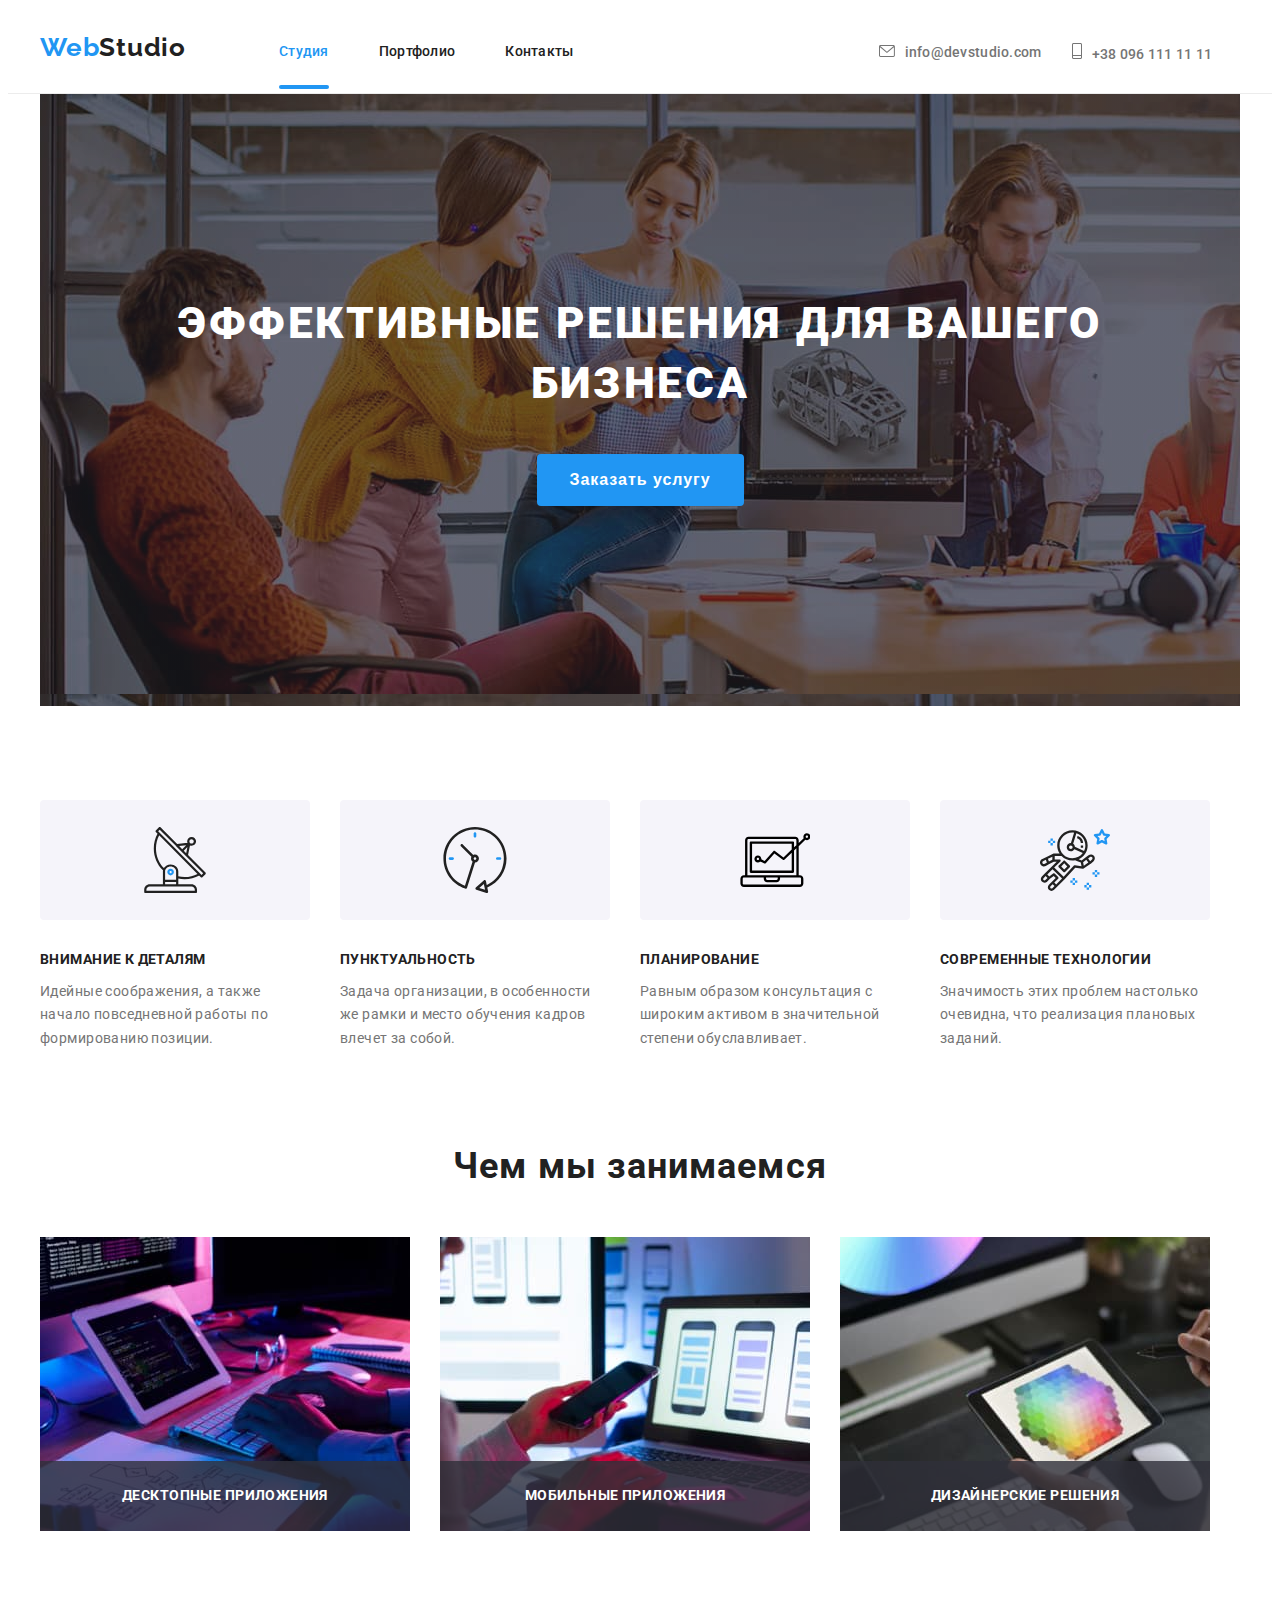
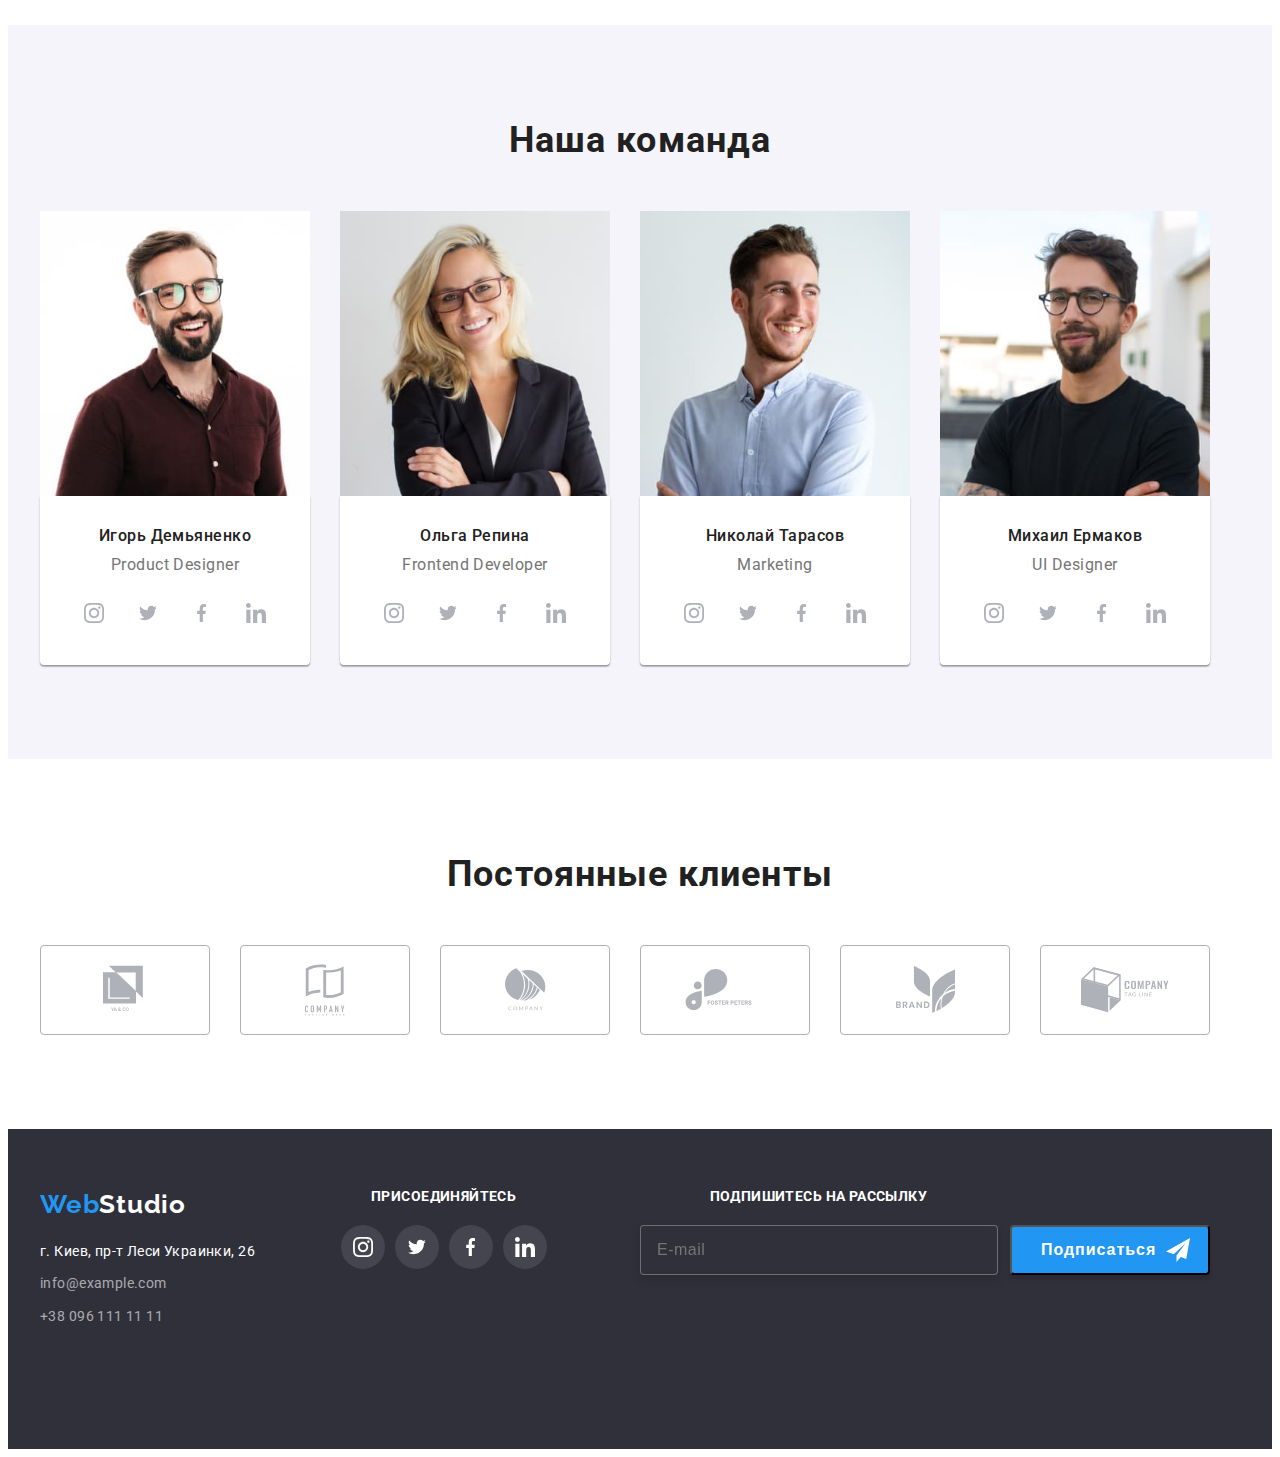
==== commit f1ed834c: "My homework 08" ====
--- a/index.html
+++ b/index.html
@@ -57,8 +57,7 @@
    <main>       
              <!--секция-герой-->
              
-         <section class="hero">
-             
+         <section class="hero">             
             <div class="hero-overlay container">
         <h1 class="title">Эффективные решения для вашего бизнеса</h1>
         <button class="button" type="submit" data-modal-open>Заказать услугу</button>
@@ -109,40 +108,36 @@
         </div> 
     </section> 
 
-           <section class="occupation">                                   
-           <h2 class="exposition-title">Чем мы занимаемся</h2>  
-        <div class="container">
+           <section class="occupation">
+            <div class="container">
+           <h2 class="exposition-title">Чем мы занимаемся</h2>         
            <ul class="images-list">
                <li class="item">
                    <div class="exposition-box">
-                   <img 
-                   srcset="./images/Десктопные_приложения.jpg 1x,
-                   ./images/Десктопные_приложения2x.jpg 2x"
-                    src="./images/Десктопные_приложения.jpg"
-                    alt="Планшет с html разметкой" 
-                    width="370" height="294">
+                    <picture>
+                        <source srcset="./images/Десктопные_приложения.jpg 1x,./images/Десктопные_приложения2x.jpg 2x" media="(min-width: 1200px)" />
+                        <img src="./images/Десктопные_приложения.jpg" alt="Планшет с html разметкой" />
+                    </picture>                   
                    <p class="occupation-positioning">Десктопные приложения</p>
                </div>
                 </li>
                <li class="item">
                 <div class="exposition-box">
-                <img 
-                srcset="./images/Мобильные_приложения.jpg 1x,
-                ./images/Мобильные_приложения2x.jpg 2x" 
-                src="./images/Мобильные_приложения.jpg" 
-                alt="Ноутбук с изображением схем макетов на мобильных устройствах"
-                width="370" height="294">
+                    <picture>
+                        <source srcset="./images/Мобильные_приложения.jpg 1x,./images/Мобильные_приложения2x.jpg 2x"/>
+                        <img src="./images/Мобильные_приложения.jpg"
+                        alt="Ноутбук с изображением схем макетов на мобильных устройствах">
+                    </picture>               
                     <p class="occupation-positioning">Мобильные приложения</p>
             </div>            
             </li>
                <li class="item">
                 <div class="exposition-box">
-                   <img 
-                   srcset="./images/Дизайнерские_решения.jpg 1x,
-                   ./images/Дизайнерские_решения2x.jpg 2x"
-                   src="./images/Дизайнерские_решения.jpg" 
-                   alt="Планшет с изображением палитры цветов" 
-                   width="370" height="294">
+                    <picture>
+                        <source srcset="./images/Дизайнерские_решения.jpg 1x,/images/Дизайнерские_решения2x.jpg 2x"/>
+                        <img src="./images/Дизайнерские_решения.jpg"
+                        alt="Планшет с изображением палитры цветов" >
+                    </picture>                  
                     <p class="occupation-positioning">Дизайнерские решения</p>
                 </div>   
                 </li> 
@@ -156,16 +151,20 @@
            <div class="container">
            <ul class="team">
                <li class="clause">
-                   <img 
-                   srcset="./images/Демьяненко_mobile_team.jpg 1x,
-                   ./images/Демьяненко_mobile_team2x.jpg 2x,
-                   ./images/Демьяненко_tablet_team.jpg 1x,
-                   ./images/Демьяненко_tablet_team2x.jpg 2x,
-                   ./images/Демьяненко_desktop_team.jpg 1x,
+                <picture>
+                    <source srcset="./images/Демьяненко_mobile_team.jpg 1x,
+                                    ./images/Демьяненко_mobile_team2x.jpg 2x"
+                                     media="(max-width: 767px)"/>
+                    <source srcset="./images/Демьяненко_tablet_team.jpg 1x,
+                   ./images/Демьяненко_tablet_team2x.jpg 2x"
+                                  media="(min-width: 768px)"/>
+                    <source srcset="./images/Демьяненко_desktop_team.jpg 1x,
                    ./images/Демьяненко_desktop_team2x.jpg 2x"
+                        media="(min-width: 1200px)"/>
+                    <img 
                    src="images/Демьяненко_mobile_team.jpg" 
-                   alt="Игорь Демьяненко" 
-                   width="450px" height="460px">
+                    alt="Игорь Демьяненко">
+                </picture>                   
                    <div class="information">
                        <h3 class="title">Игорь Демьяненко</h3>
                        <p class="content">Product Designer</p>
@@ -207,17 +206,19 @@
                    
                </li>
                <li class="clause">
-                   <img 
-                   srcset="./images/Репина_mobile_team.jpg 1x,
-                   ./images/Репина_mobile_team2x.jpg 2x,
-                   ./images/Репина_tablet_team.jpg 1x,
-                   ./images/Репина_tablet_team2x.jpg 2x,
-                   ./images/Репина_desktop_team.jpg 1x,
-                   ./images/Репина_desktop_team2x.jpg 2x"
-                   src="images/Репина_mobile_team.jpg" 
-                   alt="Ольга Репина" 
-                   width="450px" height="460px">
-                   <div class="information">
+                <picture>
+                    <source srcset="./images/Репина_mobile_team.jpg 1x,
+                                    ./images/Репина_mobile_team2x.jpg 2x"
+                                    media="(max-width: 767px)"/>
+                    <source srcset="./images/Репина_tablet_team.jpg 1x,
+                                    ./images/Репина_tablet_team2x.jpg 2x" 
+                                   media="(min-width: 768px)"/>
+                    <source srcset="./images/Репина_desktop_team.jpg 1x,
+                                   ./images/Репина_desktop_team2x.jpg 2x"
+                                   media="(min-width: 1200px)"/>
+                    <img src="images/Репина_mobile_team.jpg" alt="Ольга Репина">
+                </picture>
+              <div class="information">
                     <h3 class="title">Ольга Репина</h3>
                     <p class="content">Frontend Developer</p>
                     <ul class="socials">
@@ -257,17 +258,19 @@
                 </div>
                </li>
                <li class="clause">
-                   <img 
-                   srcset="./images/Тарасов_mobile_team.jpg 1x,
-                   ./images/Тарасов_mobile_team2x.jpg 2x,
-                   ./images/Тарасов_tablet_team.jpg 1x,
-                   ./images/Тарасов_tablet_team2x.jpg 2x,
-                   ./images/Тарасов_desktop_team.jpg 1x,
-                   ./images/Тарасов_desktop_team2x.jpg 2x"
-                   src="images/Тарасов_mobile_team.jpg" 
-                   alt="Николай Тарасов" 
-                   width="450px" height="460px">
-                   <div class="information">
+                <picture>
+                    <source srcset="./images/Тарасов_mobile_team.jpg 1x,
+                                    ./images/Тарасов_mobile_team2x.jpg 2x"
+                                    media=" (max-width: 767px)"/>
+                    <source srcset="./images/Тарасов_tablet_team.jpg 1x,
+                                    ./images/Тарасов_tablet_team2x.jpg 2x" 
+                                    media="(min-width: 768px)"/>
+                    <source srcset="./images/Тарасов_desktop_team.jpg 1x,
+                                   ./images/Тарасов_desktop_team2x.jpg 2x" 
+                                    media="(min-width: 1200px)"/>
+                    <img src="images/Тарасов_mobile_team.jpg" alt="Николай Тарасов">
+                </picture>
+                    <div class="information">
                     <h3 class="title">Николай Тарасов</h3>
                     <p class="content">Marketing</p>
                     <ul class="socials">
@@ -307,17 +310,19 @@
                 </div>
                </li>
                <li class="clause">
-                   <img 
-                   srcset="./images/Ермаков_mobile_team.jpg 1x,
-                   ./images/Ермаков_mobile_team2x.jpg 2x,
-                   ./images/Ермаков_tablet_team.jpg 1x,
-                   ./images/Ермаков_tablet_team2x.jpg 2x,
-                   ./images/Ермаков_desktop_team.jpg 1x,
-                   ./images/Ермаков_desktop_team2x.jpg 2x"
-                   src="images/Ермаков_mobile_team.jpg" 
-                   alt="Михаил Ермаков" 
-                   width="450px" height="460px">
-                   <div class="information">
+                <picture>
+                    <source srcset="./images/Ермаков_mobile_team.jpg 1x,
+                                    ./images/Ермаков_mobile_team2x.jpg 2x" 
+                                    media=" (max-width: 767px)" />
+                    <source srcset="./images/Ермаков_tablet_team.jpg 1x,
+                                    ./images/Ермаков_tablet_team2x.jpg 2x" 
+                                    media="(min-width: 768px)" />
+                    <source srcset="./images/Ермаков_desktop_team.jpg 1x,
+                                    ./images/Ермаков_desktop_team2x.jpg 2x" 
+                                    media="(min-width: 1200px)" />
+                    <img src="Ермаков_mobile_team.jpg" alt="Михаил Ермаков">
+                </picture>
+                                     <div class="information">
                     <h3 class="title">Михаил Ермаков</h3>
                     <p class="content">UI Designer</p>
                     <ul class="socials">
--- a/css/main.min.css
+++ b/css/main.min.css
@@ -1,2 +1,2 @@
-@font-face{font-family:"Raleway";src:url("https://fonts.googleapis.com/css2?family=Raleway:wght@700&&display=swap");font-style:normal;font-weight:700}@font-face{font-family:"Roboto";src:url("https://fonts.googleapis.com/css2?family=Roboto:wght@400&display=swap");font-style:normal;font-weight:400}@font-face{font-family:"Roboto";src:url("https://fonts.googleapis.com/css2?family=Roboto:wght@500&display=swap");font-style:normal;font-weight:500}@font-face{font-family:"Roboto";src:url("https://fonts.googleapis.com/css2?family=Roboto:wght@700&display=swap");font-style:normal;font-weight:700}@font-face{font-family:"Roboto";src:url("https://fonts.googleapis.com/css2?family=Roboto:wght@900&display=swap");font-style:normal;font-weight:900}.container,.container-bottom{padding-left:15px;padding-right:15px;margin-right:auto;margin-left:auto}a{text-decoration:none}body{color:#757575;font-family:"Roboto", "Raleway", sans-serif;font-weight:400;font-size:14px;line-height:2;letter-spacing:0.03em}h1,h2,h3{margin:0;color:#212121}ul{display:block;padding-inline-start:0px;margin:0px;list-style:none}@media screen and (min-width: 768px){ul{display:flex}}nav{display:flex}img{display:block;max-width:100%;height:auto}address{font-style:normal;margin-top:20px}p{margin:0}@media screen and (min-width: 480px){.container{width:480px}}@media screen and (min-width: 768px){.container{width:768px}}@media screen and (min-width: 1200px){.container{width:1200px}}.menu-container{text-align:center;letter-spacing:0.02em;background-color:#fff;border:1px solid #ececec}.menu-container.is-open{display:block;z-index:1}@media screen and (max-width: 767px){.menu-container{position:absolute;display:none;top:60px;left:0;width:100%}}@media screen and (min-width: 768px){.menu-container{display:flex;align-items:center;position:relative;border:none}}@media screen and (min-width: 768px){.container-bottom{display:flex;flex-direction:row;flex-wrap:wrap;justify-content:center}}@media screen and (min-width: 1200px){.container-bottom{width:1200px;justify-content:normal}}.mobile-header{width:100%;display:flex;padding-top:16px;padding-bottom:16px;border-bottom:1px solid #ececec;justify-content:space-between;align-items:center}@media screen and (min-width: 768px){.mobile-header{width:min-content;border:none;padding-top:26px;padding-bottom:26px}}@media screen and (min-width: 1200px){.mobile-header{padding:0}}.tablet-desktop-position{display:flex;align-items:baseline}.logo__header-part{color:#212121}.logo{position:relative;display:inline-block;font-family:"Raleway",sans-serif;font-size:24px;line-height:1.17;letter-spacing:0.03em;text-decoration:none;font-family:"Raleway",sans-serif;font-weight:700;font-size:26px;line-height:1.19;letter-spacing:0.03em;color:#2196f3;transition-property:opacity, transform;transition-duration:250ms;transition-timing-function:cubic-bezier(0.4, 0, 0.2, 1)}@media screen and (min-width: 1200px){.logo{padding-top:24px;padding-bottom:25px}}.menu-button{display:inline-flex;justify-content:center;align-items:center;width:40px;height:40px;outline:none;margin:0;padding:0;border:none;background-color:transparent}.menu-button:hover .icon-menu,.menu-button:hover .icon-cross{fill:#2196f3}@media screen and (min-width: 768px){.menu-button{display:none}}.menu-button .icon-cross{display:none}.menu-button.is-open .icon-cross{display:block}.menu-button.is-open .icon-menu{display:none}.header-navigation{position:relative;border-bottom:1px solid #ececec}.top-contacts{justify-content:center}@media screen and (min-width: 768px){.top-contacts{margin-left:88px}}@media screen and (min-width: 1200px){.top-contacts{margin-left:93px}}.site-nav{padding-top:40px;padding-bottom:20px;font-weight:500;font-size:18px;line-height:1.17;letter-spacing:0.02em}@media screen and (min-width: 768px){.site-nav{padding:0;font-size:12px;line-height:1.14}}@media screen and (min-width: 1200px){.site-nav{font-size:14px;line-height:1.14;letter-spacing:0.02em}}.site-nav__item{padding-top:20px;padding-bottom:20px}@media screen and (min-width: 768px){.site-nav__item{padding:0;margin-left:50px}}@media screen and (min-width: 768px){.site-nav__item:first-child{margin-left:0px}}@media screen and (min-width: 1200px){.auth-nav__top:last-child{margin-left:30px}}.auth-nav__top{padding-top:8px;padding-bottom:8px}@media screen and (min-width: 768px){.auth-nav__top{padding-top:5px;padding-bottom:5px}}@media screen and (min-width: 1200px){.auth-nav__top{display:flex;align-items:baseline;padding:0}}.site-nav__current-link{position:relative;padding-top:20px;padding-bottom:8px;color:#2196f3;text-decoration:none}@media screen and (min-width: 768px){.site-nav__current-link{padding-top:32px;padding-bottom:30px}}.site-nav__current-link::after{content:"";position:absolute;display:block;width:100%;height:4px;border-radius:2px;background-color:#2196f3;left:0;bottom:0;opacity:1}.site-nav__portfolio{position:relative;padding-top:20px;padding-bottom:8px;transition-property:color;transition-duration:250ms;transition-timing-function:cubic-bezier(0.4, 0, 0.2, 1);color:#212121}@media screen and (min-width: 768px){.site-nav__portfolio{padding-top:32px;padding-bottom:30px}}.site-nav__portfolio:hover,.site-nav__portfolio:focus{color:#2196f3}.site-nav__contacts{position:relative;padding-top:20px;padding-bottom:8px;color:#212121;text-decoration:none;transition-property:opacity, color;transition-duration:250ms;transition-timing-function:cubic-bezier(0.4, 0, 0.2, 1)}@media screen and (min-width: 768px){.site-nav__contacts{padding-top:32px;padding-bottom:30px}}.site-nav__contacts::after{position:absolute;content:"";display:block;width:100%;height:4px;left:0;bottom:0;opacity:0;border-radius:2px;background-color:#2196f3}.site-nav__contacts:hover::after,.site-nav__contacts:focus::after{opacity:1}.site-nav__contacts:hover,.site-nav__contacts:focus{color:#2196f3}.auth-nav{padding-top:20px;padding-bottom:60px;font-weight:500;font-size:18px;line-height:1.17;letter-spacing:0.02em}@media screen and (min-width: 768px){.auth-nav{display:flex;align-items:flex-start;flex-direction:column;margin-left:84px;padding:0;font-size:12px;line-height:1.16}}@media screen and (min-width: 1200px){.auth-nav{flex-direction:row;align-items:center;margin-left:305px;font-size:14px;line-height:1.14}}.auth-nav .top-icon{margin-right:10px;fill:currentColor}.auth-nav__mail{position:relative;color:#757575;transition-property:opacity, color;transition-duration:250ms;transition-timing-function:cubic-bezier(0.4, 0, 0.2, 1)}@media screen and (min-width: 768px){.auth-nav__mail{display:flex;padding-bottom:8px}}@media screen and (min-width: 1200px){.auth-nav__mail{padding-top:32px;padding-bottom:30px}}.auth-nav__mail::after{content:"";position:absolute;display:block;width:100%;height:4px;border-radius:2px;background-color:#2196f3;left:0;bottom:0;opacity:0}.auth-nav__mail:hover::after,.auth-nav__mail:focus::after{opacity:1}.auth-nav__mail:hover,.auth-nav__mail:focus{color:#2196f3}.auth-nav__phone{position:relative;padding-top:8px;padding-bottom:8px;color:#757575;transition-property:opacity, color;transition-duration:250ms;transition-timing-function:cubic-bezier(0.4, 0, 0.2, 1)}@media screen and (min-content: 768px){.auth-nav__phone{display:flex}}@media screen and (min-width: 1200px){.auth-nav__phone{padding-top:32px;padding-bottom:30px}}.auth-nav__phone::after{content:"";position:absolute;display:block;width:100%;height:4px;border-radius:2px;background-color:#2196f3;left:0;bottom:0;opacity:0}.auth-nav__phone:hover::after,.auth-nav__phone:focus::after{opacity:1}.auth-nav__phone:hover,.auth-nav__phone:focus{color:#2196f3}.header-navigation .link{text-decoration:none;color:#212121}.hero .title{display:flex;text-align:center;margin-bottom:30px;text-transform:uppercase;font-weight:900;font-size:26px;line-height:1.61;letter-spacing:0.06em;color:#fff}@media screen and (min-width: 768px){.hero .title{padding-left:50px;padding-right:50px}}@media screen and (min-width: 1200px){.hero .title{margin-bottom:40px;font-size:44px;line-height:1.36}}.hero .button{display:flex;padding-top:10px;padding-bottom:10px;padding-right:32px;padding-left:32px;margin-right:auto;margin-left:auto;text-decoration:none;font-weight:700;letter-spacing:0.06em;font-size:16px;line-height:1.9;border:1px solid transparent;border-radius:4px;cursor:pointer;color:#fff;background-color:#2196f3}.hero-overlay{height:600px;max-width:1600px;padding-top:200px;padding-bottom:200px;margin-left:auto;margin-right:auto;background-size:cover;background-repeat:no-repeat;background-position:center;background-image:linear-gradient(to right, rgba(47,48,58,0.4), rgba(47,48,58,0.4)),url("../../images/hero-mobile.jpg")}@media (min-resolution: 2dppx){.hero-overlay{background-image:url("../../images/hero-mobile2x.jpg")}}@media (min-width: 481px){.hero-overlay{background-image:url("../../images/hero-tablet.jpg")}}@media (min-width: 481px) and (min-resolution: 2dppx){.hero-overlay{background-image:url("../../images/hero-tablet2x.jpg")}}@media (min-width: 769px){.hero-overlay{background-image:url("../../images/hero-descktop.jpg")}}@media (min-width: 769px) and (min-resolution: 2dppx){.hero-overlay{background-image:url("../../images/hero-descktop2x.jpg")}}.review-icon{display:block}.review{background-color:#fff;padding-top:60px;padding-bottom:60px}@media screen and (min-width: 1200px){.review{padding-top:94px;padding-bottom:94px}}.review-box{display:flex;justify-content:center;align-items:center;margin-bottom:30px;border:transparent;border-radius:4px;background:#f5f4fa;height:120px}.description .title{display:flex;justify-content:center;margin-bottom:10px;text-transform:uppercase;font-weight:700;font-size:14px;line-height:1.4;letter-spacing:0.03em;color:#212121}@media screen and (min-width: 768px){.description .title{justify-content:flex-start}}.description .content{font-weight:400;font-size:14px;line-height:1.7;letter-spacing:0.03em;color:#757575}.description{display:flex;flex-wrap:wrap;margin:-15px}.description__item{margin:15px;width:450px}@media screen and (min-width: 768px){.description__item{width:354px}}@media screen and (min-width: 1200px){.description__item{width:270px}}@media screen and (max-width: 1199px){.occupation{display:none}}@media screen and (min-width: 1200px){.occupation{max-width:100%;padding-bottom:94px;background-color:#fff}}.exposition-title{margin-bottom:50px;font-weight:700;font-size:36px;line-height:1.17;text-align:center;letter-spacing:0.03em;color:#212121}.exposition-box{position:relative;height:294px}.occupation-positioning{position:relative;z-index:0;left:0;bottom:70px;display:flex;align-items:center;justify-content:center;padding-top:27px;padding-bottom:27px;font-weight:700;font-size:14px;line-height:1.14;text-align:center;letter-spacing:0.03em;text-transform:uppercase;color:#fff}.occupation-positioning::before{position:absolute;top:0;left:0;width:100%;height:100%;z-index:-1;content:"";width:370px;height:70px;background:rgba(47,48,58,0.8)}.images-list{display:flex;flex-wrap:wrap;margin:-15px;display:flex;z-index:-2}.images-list .item{margin:15px;width:370px}.our-team{max-width:100%;background-color:#f5f4fa;padding-top:60px;padding-bottom:60px}@media screen and (min-width: 1200px){.our-team{padding-top:94px;padding-bottom:94px}}.team{display:flex;flex-wrap:wrap;margin:-15px}.clause{display:block;width:450px;margin:15px}@media screen and (min-width: 768px){.clause{width:354px}}@media screen and (min-width: 1200px){.clause{width:270px}}.team-icon{fill:#afb1b8;transition-property:fill;transition-duration:250ms;transition-timing-function:cubic-bezier(0.4, 0, 0.2, 1)}.socials-link{display:flex;justify-content:center;align-items:center;width:44px;height:44px;padding:0;box-sizing:border-box;background-position:center;border:none;border-radius:50%;background-color:#fff;transition-property:background-color;transition-duration:250ms;transition-timing-function:cubic-bezier(0.4, 0, 0.2, 1)}.socials-link:hover,.socials-link:focus{background-color:#2196f3}.socials-link:hover .team-icon,.socials-link:focus .team-icon{fill:#fff}.socials{display:flex;justify-content:center}.socials .item{margin-left:10px}.socials .item:first-child{margin-left:0px}.our-team-title{margin-bottom:30px;text-align:center;font-size:28px;font-weight:700;line-height:1.18;letter-spacing:0.03em;color:#212121}@media screen and (min-width: 1200px){.our-team-title{margin-bottom:50px;font-size:36px;line-height:1.17}}.information{padding-top:30px;padding-bottom:30px;padding-left:5px;padding-right:5px}.team .information{text-align:center;background:#fff;box-shadow:0px 1px 3px rgba(0,0,0,0.12),0px 1px 1px rgba(0,0,0,0.14),0px 2px 1px rgba(0,0,0,0.2);border-radius:0px 0px 4px 4px}.information .title{margin-bottom:10px;text-align:center;font-weight:500;font-size:16px;line-height:1.19;letter-spacing:0.03em;color:#212121}.information .content{margin-bottom:16px;text-align:center;font-weight:400;font-size:16px;line-height:1.19;letter-spacing:0.03em;color:#757575}.client-link{display:flex;justify-content:center;align-items:center;height:90px;padding:0;background-position:center;box-sizing:border-box;border:1px solid;border-color:#afb1b8;border-radius:4px;transition-property:border-color;transition-duration:250ms;transition-timing-function:cubic-bezier(0.4, 0, 0.2, 1)}@media screen and (min-width: 1200px){.client-link{width:170px}}.client-link:hover,.client-link:focus{border-color:#2196f3}.client-link:hover .customer-icon,.client-link:focus .customer-icon{fill:#2196f3}.standing-customer{display:flex;flex-wrap:wrap;margin:-15px}.standing-customer__item{margin:15px;width:210px}@media screen and (min-width: 768px){.standing-customer__item{width:226px}}@media screen and (min-width: 1200px){.standing-customer__item{width:170px}}.customer-icon{transition-property:fill;transition-duration:250ms;transition-timing-function:cubic-bezier(0.4, 0, 0.2, 1);fill:#afb1b8}.our-clients{max-width:100%;padding-top:60px;padding-bottom:60px}@media screen and (min-width: 1200px){.our-clients{padding-top:94px;padding-bottom:94px;margin-right:auto;margin-left:auto}}.our-clients .title{margin-bottom:30px;text-align:center;font-weight:700;font-size:28px;line-height:1.18;letter-spacing:0.03em;color:#212121}@media screen and (min-width: 1200px){.our-clients .title{margin-bottom:50px;font-size:36px;line-height:1.17}}.contacts-accent .logo{max-width:154px;display:block;padding:0;margin-left:auto;margin-right:auto;font-weight:700;font-size:24px;line-height:1.17;text-align:center;letter-spacing:0.03em;text-decoration:none;font-family:"Raleway", sans-serif}@media screen and (min-width: 1200px){.contacts-accent .logo{margin-left:0;margin-right:0;max-width:145px;font-size:26px;line-height:1.19}}.logo>.first-part{color:#2196f3}.logo .contrast{color:#fff}.contrast-accent .logo{margin-bottom:20px}.footer-adress{margin-bottom:60px}@media screen and (min-width: 768px){.footer-tablet-desktop-position{margin-left:auto;margin-right:auto}}@media screen and (min-width: 1200px){.footer-tablet-desktop-position{width:231px;margin-left:0;margin-right:0}}.location{max-width:232px;display:block;margin-left:auto;margin-right:auto;margin-bottom:9px;white-space:nowrap;font-weight:400;font-size:14px;line-height:1.7;letter-spacing:0.03em;color:#fff}.option{width:min-content;display:block;margin-left:auto;margin-right:auto}@media screen and (min-width: 1200px){.option{margin-left:0;margin-right:0}}.option .link{text-decoration:none;font-weight:400;font-size:14px;line-height:1.7;letter-spacing:0.03em;color:rgba(255,255,255,0.6);transition-property:color;transition-duration:250ms;transition-timing-function:cubic-bezier(0.4, 0, 0.2, 1)}.option .link:hover,.option .link:focus{color:#2196f3}.option .item{margin-bottom:9px;font-weight:400;font-size:14px;line-height:1.71;letter-spacing:0.03em;color:rgba(255,255,255,0.6)}.option .item:last-child{margin-bottom:0px}.offer-paragraph{max-width:146px;display:block;margin-left:auto;margin-right:auto;margin-bottom:20px;text-transform:uppercase;font-weight:700;font-size:14px;line-height:1.14;letter-spacing:0.03em;color:#fff}.offer-part{width:min-content;display:block;margin-left:auto;margin-right:auto;margin-bottom:60px}@media screen and (min-width: 1200px){.offer-part{margin-left:70px;margin-right:0}}.mail-form{display:block;max-width:450px}@media screen and (min-width: 768px){.mail-form{margin-left:166px;margin-right:152px;width:450px}}@media screen and (min-width: 1200px){.mail-form{display:flex;margin-left:93px;margin-right:0;width:358px}}.footer-information{text-transform:uppercase;max-width:219px;margin-left:auto;margin-right:auto;margin-bottom:20px;font-weight:700;font-size:14px;line-height:1.14;letter-spacing:0.03em;color:#fff}.footer-input{width:358px;height:50px;margin:0;border:1px solid rgba(255,255,255,0.3);box-sizing:border-box;filter:drop-shadow(0px 4px 4px rgba(0,0,0,0.15));border-radius:4px;background-color:#2f303a}input[placeholder="E-mail"]{display:block;width:100%;margin-left:auto;margin-right:auto;margin-bottom:20px;top:15px;left:16px;padding-left:16px;font-weight:400;font-size:16px;line-height:1.25;letter-spacing:0.03em;color:rgba(255,255,255,0.6)}@media screen and (min-width: 1200px){input[placeholder="E-mail"]{width:358px}}.button-position{width:min-content;margin-left:auto;margin-right:auto}@media screen and (min-width: 1200px){.button-position{margin-top:36px}}.subscribe-button{display:inline-flex;align-self:flex-end;align-items:center;width:200px;height:50px;padding-left:29px;margin-left:12px;font-weight:700;font-size:16px;line-height:1.87;letter-spacing:0.06em;background:#2196f3;box-shadow:0px 4px 4px rgba(0,0,0,0.15);border-radius:4px;color:#fff;cursor:pointer}.button-icon{align-items:center;padding-left:10px;fill:#fff}.footer-link{background-position:center;display:flex;justify-content:center;align-items:center;width:44px;height:44px;box-sizing:border-box;background-color:rgba(255,255,255,0.1);border:none;border-radius:50%;transition-property:background-color;transition-duration:250ms;transition-timing-function:cubic-bezier(0.4, 0, 0.2, 1)}.footer-link:hover,.footer-link:focus{background-color:#2196f3}.footer-icon{fill:#fff}.footer-list{display:flex}.footer-list__socials{margin-left:10px}.footer-list__socials:first-child{margin-left:0}.contacts-accent{max-width:100%;padding-top:60px;padding-bottom:60px;margin-right:auto;margin-left:auto;background-color:#2f303a}.filter{justify-content:center;display:flex;flex-direction:row;flex-wrap:wrap;justify-content:flex-start;margin-bottom:40px}@media screen and (min-width: 768px){.filter{justify-content:center;margin-bottom:30px}}@media screen and (min-width: 1200px){.filter{margin-bottom:50px}}.filter .item{margin-left:8px;padding-bottom:15px}.filter .item:nth-child(3n+1){margin-left:0}@media screen and (min-width: 768px){.filter .item:nth-child(4){margin-left:8px}}.type-button{text-align:center;padding-top:6px;padding-bottom:6px;padding-right:22px;padding-left:22px;font-weight:500;font-size:16px;line-height:1.62;letter-spacing:0.03em;color:#212121;background-color:#f5f4fa;border:transparent;border-radius:4px;transition-property:color, background-color, box-shadow;transition-duration:250ms;transition-timing-function:cubic-bezier(0.4, 0, 0.2, 1)}.type-button:hover,.type-button:focus{background-color:#2196f3;color:#fff;box-shadow:0px 3px 1px rgba(0,0,0,0.1),0px 1px 2px rgba(0,0,0,0.08),0px 2px 2px rgba(0,0,0,0.12)}.site-nav__studio-link{position:relative;padding-top:20px;padding-bottom:8px;color:#212121;text-decoration:none;transition-property:opacity, color;transition-duration:250ms;transition-timing-function:cubic-bezier(0.4, 0, 0.2, 1)}@media screen and (min-width: 768px){.site-nav__studio-link{padding-top:32px;padding-bottom:30px}}.site-nav__studio-link::after{position:absolute;content:"";display:block;width:100%;height:4px;left:0;bottom:0;opacity:0;border-radius:2px;background-color:#2196f3}.site-nav__studio-link:hover::after,.site-nav__studio-link:focus::after{opacity:1}.site-nav__studio-link:hover,.site-nav__studio-link:focus{color:#2196f3}.project-demonstration{background-color:#fff}.work-example{max-width:1600px;padding-top:60px;padding-bottom:60px;margin-right:auto;margin-left:auto}@media screen and (min-width: 1200px){.work-example{padding-top:94px;padding-bottom:94px}}.example{display:flex;flex-direction:row;flex-wrap:wrap;margin:-15px}.example .item{width:450px;margin:15px}@media screen and (min-width: 768px){.example .item{width:354px}}@media screen and (min-width: 1200px){.example .item{width:370px}}.example .text{border:1px solid #eeeeee;box-sizing:border-box;background:#fff}.text{padding-top:20px;padding-bottom:20px;padding-right:24px;padding-left:24px}.text .title{margin-bottom:4px}.example .title{font-weight:700;font-size:18px;line-height:2;letter-spacing:0.06em;color:#212121}.example .content{font-weight:400;font-size:16px;line-height:1.9;letter-spacing:0.03em;color:#757575}.example .link{display:block;transition-property:box-shadow;transition-duration:250ms;transition-timing-function:cubic-bezier(0.4, 0, 0.2, 1)}.example .link:hover .text-overlay{transform:translateY(0)}.example .link:hover{box-shadow:0px 1px 1px rgba(0,0,0,0.12),0px 4px 4px rgba(0,0,0,0.06),1px 4px 6px rgba(0,0,0,0.16)}.example-box{position:relative}.thumb{position:relative;overflow:hidden;background-color:#fff}.thumb>.text-overlay{top:0;right:0;position:absolute;width:100%;height:100%;padding-top:63px;padding-bottom:63px;padding-left:24px;padding-right:24px;color:#fff;background-color:rgba(33,150,243,0.9);transform:translateY(100%);transition:transform 250ms;transition-timing-function:cubic-bezier(0.4, 0, 0.2, 1)}.backdrop{position:fixed;width:100%;height:100%;top:0;left:0;background-color:rgba(0,0,0,0.2);overflow-y:scroll}.backdrop.is-hidden,.modal.is-hidden{opacity:0;pointer-events:none}.modal{position:absolute;width:450px;height:609px;top:50%;left:50%;transform:translate(-50%, -50%);z-index:1;display:inline-block;background-color:#fff;transition-duration:250ms;transition-timing-function:cubic-bezier(0.4, 0, 0.2, 1)}@media screen and (min-width: 1200px){.modal{width:528px;height:581px}}.button-close{position:absolute;top:8px;right:8px;height:30px;width:30px;border:1px solid;border-radius:50%;border-color:#757575;background-color:#fff}.button-close:focus{border-color:#757575}.button-close:focus .close-icon{fill:#2196f3}.close-icon{fill:#212121;transition-property:fill, transform;transition-duration:250ms;transition-timing-function:cubic-bezier(0.4, 0, 0.2, 1)}.modal-information{justify-content:center;margin-bottom:12px;font-weight:700;font-size:20px;line-height:1.5;letter-spacing:0.03em;color:#212121}@media screen and (min-width: 1200px){.modal-information{font-size:20px;line-height:1.15}}.modal-form{width:100%;height:100%;display:inline-block;flex-direction:column;padding-top:40px;padding-bottom:40px;padding-right:40px;padding-left:40px}.formLabel{display:block;margin-bottom:4px;font-weight:400;font-size:12px;line-height:1.17;letter-spacing:0.01em;color:#757575}.modalInput{display:block;width:370px;height:40px;padding-left:30px;padding-right:5px;padding-top:5px;padding-bottom:5px;margin-bottom:10px;outline:none;border:1px solid rgba(33,33,33,0.2);box-sizing:border-box;border-radius:4px;transition-property:border-color, box-shadow, transform;transition-duration:250ms;transition-timing-function:cubic-bezier(0.4, 0, 0.2, 1)}@media screen and (min-width: 1200px){.modalInput{width:448px}}.modalInput:focus{border-color:#2196f3;box-shadow:0px 1px 3px rgba(0,0,0,0.12),0px 1px 1px rgba(0,0,0,0.14),0px 2px 1px rgba(0,0,0,0.2)}.modalInput:focus+.formIcon{fill:#2196f3}.modalTextarea{width:370px;height:120px;padding-top:12px;padding-bottom:12px;padding-left:16px;padding-right:16px;outline:none;border:1px solid rgba(33,33,33,0.2);box-sizing:border-box;border-radius:4px;transition-property:border-color, box-shadow, transform;transition-duration:250ms;transition-timing-function:cubic-bezier(0.4, 0, 0.2, 1)}@media screen and (min-width: 1200px){.modalTextarea{width:448px}}.modalTextarea:focus{border-color:#2196f3;box-shadow:0px 1px 3px rgba(0,0,0,0.12),0px 1px 1px rgba(0,0,0,0.14),0px 2px 1px rgba(0,0,0,0.2)}.modalField{position:relative}.formIcon{position:absolute;top:14px;left:14px;transition-property:fill, transform;transition-duration:250ms;transition-timing-function:cubic-bezier(0.4, 0, 0.2, 1);fill:#212121}.inputGroup{margin-bottom:10px}textarea[placeholder="Введите текст"]{margin-bottom:20px;font-weight:400;font-size:14px;line-height:1.14;letter-spacing:0.01em;color:rgba(117,117,117,0.5)}@media screen and (min-width: 1200px){textarea[placeholder="Введите текст"]{font-size:12px;line-height:1.7}}.checkGroup{position:relative;align-self:center;margin-bottom:30px;font-weight:400;font-size:14px;line-height:1.7;letter-spacing:0.03em;color:#757575}.markIcon{position:absolute;top:5px;left:3px;fill:#fff}@media screen and (min-width: 1200px){.markIcon{top:9px}}.policyLink{position:relative;padding-bottom:1px;color:#2196f3}.policyLink::after{position:absolute;width:100%;left:0;bottom:0;display:block;content:"";height:1px;border-radius:1px;background-color:#2196f3}.checkLabel{display:flex;align-items:center}.checkLabel::before{display:inline-block;vertical-align:middle;margin-right:8px;width:16px;height:15px;content:"";border-radius:2px;box-shadow:0 0 0 2px #212121}.checkInput:checked+.checkLabel::before{border-radius:2px;box-shadow:0 0 0 2px #2196f3;background-color:#2196f3}.visuallyHidden{position:absolute;width:1px;height:1px;margin:-1px;border:0;padding:0;clip:rect(0 0 0 0);overflow:hidden}.checkText{align-self:center;font-weight:normal;font-size:12px;line-height:1.17;letter-spacing:0.03em}@media screen and (min-width: 1200px){.checkText{font-size:14px;line-height:1.7}}.modalButton{display:flex;justify-content:center;align-items:center;width:200px;height:50px;margin-right:auto;margin-left:auto;text-decoration:none;font-weight:700;letter-spacing:0.06em;font-size:16px;line-height:1.9;border:1px solid transparent;border-radius:4px;color:#fff;background-color:#2196f3;cursor:pointer}
+.container,.container-bottom{padding-left:15px;padding-right:15px;margin-right:auto;margin-left:auto}a{text-decoration:none}body{color:#757575;font-family:"Roboto",sans-serif,"Raleway",sans-serif;font-weight:400;font-size:14px;line-height:2;letter-spacing:0.03em}h1,h2,h3{margin:0;color:#212121}ul{display:block;padding-inline-start:0px;margin:0px;list-style:none}@media screen and (min-width: 768px){ul{display:flex}}nav{display:flex}img{display:block;max-width:100%;height:auto}address{font-style:normal;margin-top:20px}p{margin:0}@media screen and (min-width: 480px){.container{width:480px}}@media screen and (min-width: 768px){.container{width:768px}}@media screen and (min-width: 1200px){.container{width:1200px}}.menu-container{text-align:center;letter-spacing:0.02em;background-color:#ffffff;border-top:1px solid #ececec}.menu-container.is-open{display:block;z-index:1}@media screen and (max-width: 767px){.menu-container{position:absolute;display:none;top:60px;left:0;width:100%}}@media screen and (min-width: 768px){.menu-container{display:flex;align-items:center;position:relative;border:none}}@media screen and (min-width: 768px){.container-bottom{display:flex;flex-direction:row;flex-wrap:wrap;justify-content:center}}@media screen and (min-width: 1200px){.container-bottom{width:1200px;justify-content:normal}}@media screen and (min-width: 768px){.container-bottom{display:flex;flex-direction:row;flex-wrap:wrap;justify-content:center}}@media screen and (min-width: 1200px){.container-bottom{width:1200px;justify-content:normal}}@media screen and (min-width: 768px){.container-bottom{display:flex;flex-direction:row;flex-wrap:wrap;justify-content:center}}@media screen and (min-width: 1200px){.container-bottom{width:1200px;justify-content:normal}}.mobile-header{width:100%;display:flex;padding-top:16px;padding-bottom:16px;border-bottom:1px solid #ececec;justify-content:space-between;align-items:center}@media screen and (min-width: 768px){.mobile-header{width:min-content;border:none;padding-top:26px;padding-bottom:26px}}@media screen and (min-width: 1200px){.mobile-header{padding:0}}@media screen and (min-width: 768px){.tablet-desktop-position{display:flex;align-items:baseline}}.logo__header-part{color:#212121}.logo{position:relative;display:inline-block;font-family:"Raleway",sans-serif;font-size:24px;line-height:1.17;letter-spacing:0.03em;text-decoration:none;font-family:"Raleway",sans-serif;font-weight:700;font-size:26px;line-height:1.19;letter-spacing:0.03em;color:#2196f3;transition-property:opacity, transform;transition-duration:250ms;transition-timing-function:cubic-bezier(0.4, 0, 0.2, 1)}@media screen and (min-width: 1200px){.logo{padding-top:24px;padding-bottom:25px}}.menu-button{display:inline-flex;justify-content:center;align-items:center;width:40px;height:40px;outline:none;margin:0;padding:0;border:none;background-color:transparent}.menu-button:hover .icon-menu,.menu-button:hover .icon-cross{fill:#2196f3}@media screen and (min-width: 768px){.menu-button{display:none}}.menu-button .icon-cross{display:none}.menu-button.is-open .icon-cross{display:block}.menu-button.is-open .icon-menu{display:none}.header-navigation{position:relative;border-bottom:1px solid #ececec}.top-contacts{justify-content:center}@media screen and (min-width: 768px){.top-contacts{margin-left:88px}}@media screen and (min-width: 1200px){.top-contacts{margin-left:93px}}.site-nav{padding-top:40px;padding-bottom:20px;font-weight:500;font-size:18px;line-height:1.17;letter-spacing:0.02em}@media screen and (min-width: 768px){.site-nav{padding:0;font-size:12px;line-height:1.14}}@media screen and (min-width: 1200px){.site-nav{font-size:14px;line-height:1.14;letter-spacing:0.02em}}.site-nav__item{padding-top:20px;padding-bottom:20px}@media screen and (min-width: 768px){.site-nav__item{padding:0;margin-left:50px}}@media screen and (min-width: 768px){.site-nav__item:first-child{margin-left:0px}}@media screen and (min-width: 1200px){.auth-nav__top:last-child{margin-left:30px}}.auth-nav__top{padding-top:8px;padding-bottom:8px}@media screen and (min-width: 768px){.auth-nav__top{padding-top:5px;padding-bottom:5px}}@media screen and (min-width: 1200px){.auth-nav__top{display:flex;align-items:baseline;padding:0}}.site-nav__current-link{position:relative;padding-top:20px;padding-bottom:8px;color:#2196f3;text-decoration:none}@media screen and (min-width: 768px){.site-nav__current-link{padding-top:32px;padding-bottom:30px}}.site-nav__current-link::after{content:"";position:absolute;display:block;width:100%;height:4px;border-radius:2px;background-color:#2196f3;left:0;bottom:0;opacity:1}.site-nav__portfolio{position:relative;padding-top:20px;padding-bottom:8px;transition-property:color;transition-duration:250ms;transition-timing-function:cubic-bezier(0.4, 0, 0.2, 1);color:#212121}@media screen and (min-width: 768px){.site-nav__portfolio{padding-top:32px;padding-bottom:30px}}.site-nav__portfolio:hover,.site-nav__portfolio:focus{color:#2196f3}.site-nav__contacts{position:relative;padding-top:20px;padding-bottom:8px;color:#212121;text-decoration:none;transition-property:opacity, color;transition-duration:250ms;transition-timing-function:cubic-bezier(0.4, 0, 0.2, 1)}@media screen and (min-width: 768px){.site-nav__contacts{padding-top:32px;padding-bottom:30px}}.site-nav__contacts::after{position:absolute;content:"";display:block;width:100%;height:4px;left:0;bottom:0;opacity:0;border-radius:2px;background-color:#2196f3}.site-nav__contacts:hover::after,.site-nav__contacts:focus::after{opacity:1}.site-nav__contacts:hover,.site-nav__contacts:focus{color:#2196f3}.auth-nav{padding-top:20px;padding-bottom:60px;font-weight:500;font-size:18px;line-height:1.17;letter-spacing:0.02em}@media screen and (min-width: 768px){.auth-nav{display:flex;align-items:flex-start;flex-direction:column;margin-left:84px;padding:0;font-size:12px;line-height:1.16}}@media screen and (min-width: 1200px){.auth-nav{flex-direction:row;align-items:center;margin-left:305px;font-size:14px;line-height:1.14}}.auth-nav .top-icon{margin-right:10px;fill:currentColor}.auth-nav__mail{position:relative;color:#757575;transition-property:opacity, color;transition-duration:250ms;transition-timing-function:cubic-bezier(0.4, 0, 0.2, 1)}@media screen and (min-width: 768px){.auth-nav__mail{display:flex;padding-bottom:8px}}@media screen and (min-width: 1200px){.auth-nav__mail{padding-top:32px;padding-bottom:30px}}.auth-nav__mail::after{content:"";position:absolute;display:block;width:100%;height:4px;border-radius:2px;background-color:#2196f3;left:0;bottom:0;opacity:0}.auth-nav__mail:hover::after,.auth-nav__mail:focus::after{opacity:1}.auth-nav__mail:hover,.auth-nav__mail:focus{color:#2196f3}.auth-nav__phone{position:relative;padding-top:8px;padding-bottom:8px;color:#757575;transition-property:opacity, color;transition-duration:250ms;transition-timing-function:cubic-bezier(0.4, 0, 0.2, 1)}@media screen and (min-content: 768px){.auth-nav__phone{display:flex}}@media screen and (min-width: 1200px){.auth-nav__phone{padding-top:32px;padding-bottom:30px}}.auth-nav__phone::after{content:"";position:absolute;display:block;width:100%;height:4px;border-radius:2px;background-color:#2196f3;left:0;bottom:0;opacity:0}.auth-nav__phone:hover::after,.auth-nav__phone:focus::after{opacity:1}.auth-nav__phone:hover,.auth-nav__phone:focus{color:#2196f3}.header-navigation .link{text-decoration:none;color:#212121}.hero .title{display:flex;text-align:center;margin-bottom:30px;text-transform:uppercase;font-weight:900;font-size:26px;line-height:1.61;letter-spacing:0.06em;color:#fff}@media screen and (min-width: 768px){.hero .title{padding-left:50px;padding-right:50px}}@media screen and (min-width: 1200px){.hero .title{margin-bottom:40px;font-size:44px;line-height:1.36}}.hero .button{display:flex;padding-top:10px;padding-bottom:10px;padding-right:32px;padding-left:32px;margin-right:auto;margin-left:auto;text-decoration:none;font-weight:700;letter-spacing:0.06em;font-size:16px;line-height:1.9;border:1px solid transparent;border-radius:4px;cursor:pointer;color:#fff;background-color:#2196f3}.hero-overlay{max-width:1600px;max-height:600px;margin-left:auto;margin-right:auto;text-align:center;padding:118px 0;align-content:center;background-color:#2f303a;background-repeat:no-repeat;background-position:center;background-size:cover}@media screen and (max-width: 767px){.hero-overlay{background-image:linear-gradient(to right, rgba(47,48,58,0.4), rgba(47,48,58,0.4)),url(../../images/hero-mobile.jpg)}}@media screen and (min-device-pixel-ratio: 2), screen and (-webkit-min-device-pixel-ratio: 2), screen and (-o-min-device-pixel-ratio: 2 / 1), screen and (min-resolution: 192dpi), screen and (min-resolution: 2dppx){.hero-overlay{background-image:linear-gradient(to right, rgba(47,48,58,0.4), rgba(47,48,58,0.4)),url(../../images/hero-mobile2x.jpg)}}@media screen and (min-width: 768px){.hero-overlay{background-image:linear-gradient(to right, rgba(47,48,58,0.4), rgba(47,48,58,0.4)),url(../../images/hero-tablet.jpg)}}@media screen and (min-width: 768px) and (min-device-pixel-ratio: 2), screen and (min-width: 768px) and (-webkit-min-device-pixel-ratio: 2), screen and (min-width: 768px) and (-o-min-device-pixel-ratio: 2 / 1), screen and (min-width: 768px) and (min-resolution: 192dpi), screen and (min-width: 768px) and (min-resolution: 2dppx){.hero-overlay{background-image:linear-gradient(to right, rgba(47,48,58,0.4), rgba(47,48,58,0.4)),url(../../images/hero-tablet2x.jpg)}}@media screen and (min-width: 1200px){.hero-overlay{padding:200px 0;background:linear-gradient(to right, rgba(47,48,58,0.4), rgba(47,48,58,0.4)),url(../../images/hero-descktop.jpg)}}@media screen and (min-width: 1200px) and (min-device-pixel-ratio: 2), screen and (min-width: 1200px) and (-webkit-min-device-pixel-ratio: 2), screen and (min-width: 1200px) and (-o-min-device-pixel-ratio: 2 / 1), screen and (min-width: 1200px) and (min-resolution: 192dpi), screen and (min-width: 1200px) and (min-resolution: 2dppx){.hero-overlay{background-image:linear-gradient(to right, rgba(47,48,58,0.4), rgba(47,48,58,0.4)),url(../../images/hero-descktop2x.jpg)}}.review-icon{display:block}.review{background-color:#fff;padding-top:60px;padding-bottom:60px}@media screen and (min-width: 1200px){.review{padding-top:94px;padding-bottom:94px}}.review-box{display:flex;justify-content:center;align-items:center;margin-bottom:30px;border:transparent;border-radius:4px;background:#f5f4fa;height:120px}.description .title{display:flex;justify-content:center;margin-bottom:10px;text-transform:uppercase;font-weight:700;font-size:14px;line-height:1.4;letter-spacing:0.03em;color:#212121}@media screen and (min-width: 768px){.description .title{justify-content:flex-start}}.description .content{font-weight:400;font-size:14px;line-height:1.7;letter-spacing:0.03em;color:#757575}.description{display:flex;flex-wrap:wrap;margin:-15px}.description__item{margin:15px;width:450px}@media screen and (min-width: 768px){.description__item{width:354px}}@media screen and (min-width: 1200px){.description__item{width:270px}}@media screen and (max-width: 1199px){.occupation{display:none}}@media screen and (min-width: 1200px){.occupation{padding-bottom:94px;background-color:#fff}}.exposition-title{margin-bottom:50px;font-weight:700;font-size:36px;line-height:1.17;text-align:center;letter-spacing:0.03em;color:#212121}.exposition-box{position:relative;height:294px}.occupation-positioning{position:relative;z-index:0;left:0;bottom:70px;display:flex;align-items:center;justify-content:center;padding-top:27px;padding-bottom:27px;font-weight:700;font-size:14px;line-height:1.14;text-align:center;letter-spacing:0.03em;text-transform:uppercase;color:#fff}.occupation-positioning::before{position:absolute;top:0;left:0;width:100%;height:100%;z-index:-1;content:"";width:370px;height:70px;background:rgba(47,48,58,0.8)}.images-list{display:flex;flex-wrap:wrap;margin:-15px;display:flex;z-index:-2}.images-list .item{margin:15px;width:370px}.our-team{max-width:100%;background-color:#f5f4fa;padding-top:60px;padding-bottom:60px}@media screen and (min-width: 1200px){.our-team{padding-top:94px;padding-bottom:94px}}.team{display:flex;flex-wrap:wrap;margin:-15px}.clause{display:block;width:450px;margin:15px}@media screen and (min-width: 768px){.clause{width:354px}}@media screen and (min-width: 1200px){.clause{width:270px}}.team-icon{fill:#afb1b8;transition-property:fill;transition-duration:250ms;transition-timing-function:cubic-bezier(0.4, 0, 0.2, 1)}.socials-link{display:flex;justify-content:center;align-items:center;width:44px;height:44px;padding:0;box-sizing:border-box;background-position:center;border:none;border-radius:50%;background-color:#fff;transition-property:background-color;transition-duration:250ms;transition-timing-function:cubic-bezier(0.4, 0, 0.2, 1)}.socials-link:hover,.socials-link:focus{background-color:#2196f3}.socials-link:hover .team-icon,.socials-link:focus .team-icon{fill:#fff}.socials{display:flex;justify-content:center}.socials .item{margin-left:10px}.socials .item:first-child{margin-left:0px}.our-team-title{margin-bottom:30px;text-align:center;font-size:28px;font-weight:700;line-height:1.18;letter-spacing:0.03em;color:#212121}@media screen and (min-width: 1200px){.our-team-title{margin-bottom:50px;font-size:36px;line-height:1.17}}.information{padding-top:30px;padding-bottom:30px;padding-left:5px;padding-right:5px}.team .information{text-align:center;background:#fff;box-shadow:0px 1px 3px rgba(0,0,0,0.12),0px 1px 1px rgba(0,0,0,0.14),0px 2px 1px rgba(0,0,0,0.2);border-radius:0px 0px 4px 4px}.information .title{margin-bottom:10px;text-align:center;font-weight:500;font-size:16px;line-height:1.19;letter-spacing:0.03em;color:#212121}.information .content{margin-bottom:16px;text-align:center;font-weight:400;font-size:16px;line-height:1.19;letter-spacing:0.03em;color:#757575}.client-link{display:flex;justify-content:center;align-items:center;height:90px;padding:0;background-position:center;box-sizing:border-box;border:1px solid;border-color:#afb1b8;border-radius:4px;transition-property:border-color;transition-duration:250ms;transition-timing-function:cubic-bezier(0.4, 0, 0.2, 1)}@media screen and (min-width: 1200px){.client-link{width:170px}}.client-link:hover,.client-link:focus{border-color:#2196f3}.client-link:hover .customer-icon,.client-link:focus .customer-icon{fill:#2196f3}.standing-customer{display:flex;flex-wrap:wrap;margin:-15px}.standing-customer__item{margin:15px;width:210px}@media screen and (min-width: 768px){.standing-customer__item{width:226px}}@media screen and (min-width: 1200px){.standing-customer__item{width:170px}}.customer-icon{transition-property:fill;transition-duration:250ms;transition-timing-function:cubic-bezier(0.4, 0, 0.2, 1);fill:#afb1b8}.our-clients{max-width:100%;padding-top:60px;padding-bottom:60px}@media screen and (min-width: 1200px){.our-clients{padding-top:94px;padding-bottom:94px;margin-right:auto;margin-left:auto}}.our-clients .title{margin-bottom:30px;text-align:center;font-weight:700;font-size:28px;line-height:1.18;letter-spacing:0.03em;color:#212121}@media screen and (min-width: 1200px){.our-clients .title{margin-bottom:50px;font-size:36px;line-height:1.17}}.contacts-accent .logo{max-width:154px;display:block;padding:0;margin-left:auto;margin-right:auto;font-weight:700;font-size:24px;line-height:1.17;text-align:center;letter-spacing:0.03em;text-decoration:none;font-family:"Raleway", sans-serif}@media screen and (min-width: 1200px){.contacts-accent .logo{margin-left:0;margin-right:0;max-width:145px;font-size:26px;line-height:1.19}}.logo>.first-part{color:#2196f3}.logo .contrast{color:#fff}.contrast-accent .logo{margin-bottom:20px}.footer-adress{margin-bottom:60px}@media screen and (min-width: 768px){.footer-tablet-desktop-position{margin-left:auto;margin-right:auto}}@media screen and (min-width: 1200px){.footer-tablet-desktop-position{width:231px;margin-left:0;margin-right:0}}.location{max-width:232px;display:block;margin-left:auto;margin-right:auto;margin-bottom:9px;white-space:nowrap;font-weight:400;font-size:14px;line-height:1.7;letter-spacing:0.03em;color:#fff}.option{width:min-content;display:block;margin-left:auto;margin-right:auto}@media screen and (min-width: 1200px){.option{margin-left:0;margin-right:0}}.option .link{text-decoration:none;font-weight:400;font-size:14px;line-height:1.7;letter-spacing:0.03em;color:rgba(255,255,255,0.6);transition-property:color;transition-duration:250ms;transition-timing-function:cubic-bezier(0.4, 0, 0.2, 1)}.option .link:hover,.option .link:focus{color:#2196f3}.option .item{margin-bottom:9px;font-weight:400;font-size:14px;line-height:1.71;letter-spacing:0.03em;color:rgba(255,255,255,0.6)}.option .item:last-child{margin-bottom:0px}.offer-paragraph{max-width:146px;display:block;margin-left:auto;margin-right:auto;margin-bottom:20px;text-transform:uppercase;font-weight:700;font-size:14px;line-height:1.14;letter-spacing:0.03em;color:#fff}.offer-part{width:min-content;display:block;margin-left:auto;margin-right:auto;margin-bottom:60px}@media screen and (min-width: 1200px){.offer-part{margin-left:70px;margin-right:0}}.mail-form{display:block;max-width:450px}@media screen and (min-width: 768px){.mail-form{margin-left:166px;margin-right:152px;width:450px}}@media screen and (min-width: 1200px){.mail-form{display:flex;margin-left:93px;margin-right:0;width:358px}}.footer-information{text-transform:uppercase;max-width:219px;margin-left:auto;margin-right:auto;margin-bottom:20px;font-weight:700;font-size:14px;line-height:1.14;letter-spacing:0.03em;color:#fff}.footer-input{width:358px;height:50px;margin:0;border:1px solid rgba(255,255,255,0.3);box-sizing:border-box;filter:drop-shadow(0px 4px 4px rgba(0,0,0,0.15));border-radius:4px;background-color:#2f303a}input[placeholder="E-mail"]{display:block;width:100%;margin-left:auto;margin-right:auto;margin-bottom:20px;top:15px;left:16px;padding-left:16px;font-weight:400;font-size:16px;line-height:1.25;letter-spacing:0.03em;color:rgba(255,255,255,0.6)}@media screen and (min-width: 1200px){input[placeholder="E-mail"]{width:358px}}.button-position{width:min-content;margin-left:auto;margin-right:auto}@media screen and (min-width: 1200px){.button-position{margin-top:36px}}.subscribe-button{display:inline-flex;align-self:flex-end;align-items:center;width:200px;height:50px;padding-left:29px;margin-left:12px;font-weight:700;font-size:16px;line-height:1.87;letter-spacing:0.06em;background:#2196f3;box-shadow:0px 4px 4px rgba(0,0,0,0.15);border-radius:4px;color:#fff;cursor:pointer}.button-icon{align-items:center;padding-left:10px;fill:#fff}.footer-link{background-position:center;display:flex;justify-content:center;align-items:center;width:44px;height:44px;box-sizing:border-box;background-color:rgba(255,255,255,0.1);border:none;border-radius:50%;transition-property:background-color;transition-duration:250ms;transition-timing-function:cubic-bezier(0.4, 0, 0.2, 1)}.footer-link:hover,.footer-link:focus{background-color:#2196f3}.footer-icon{fill:#fff}.footer-list{display:flex}.footer-list__socials{margin-left:10px}.footer-list__socials:first-child{margin-left:0}.contacts-accent{max-width:100%;padding-top:60px;padding-bottom:60px;margin-right:auto;margin-left:auto;background-color:#2f303a}.filter{justify-content:center;display:flex;flex-direction:row;flex-wrap:wrap;justify-content:flex-start;margin-bottom:40px}@media screen and (min-width: 768px){.filter{justify-content:center;margin-bottom:30px}}@media screen and (min-width: 1200px){.filter{margin-bottom:50px}}.filter .item{margin-left:8px;padding-bottom:15px}.filter .item:nth-child(3n+1){margin-left:0}@media screen and (min-width: 768px){.filter .item:nth-child(4){margin-left:8px}}.type-button{text-align:center;padding-top:6px;padding-bottom:6px;padding-right:22px;padding-left:22px;font-weight:500;font-size:16px;line-height:1.62;letter-spacing:0.03em;color:#212121;background-color:#f5f4fa;border:transparent;border-radius:4px;transition-property:color, background-color, box-shadow;transition-duration:250ms;transition-timing-function:cubic-bezier(0.4, 0, 0.2, 1)}.type-button:hover,.type-button:focus{background-color:#2196f3;color:#fff;box-shadow:0px 3px 1px rgba(0,0,0,0.1),0px 1px 2px rgba(0,0,0,0.08),0px 2px 2px rgba(0,0,0,0.12)}.site-nav__studio-link{position:relative;padding-top:20px;padding-bottom:8px;color:#212121;text-decoration:none;transition-property:opacity, color;transition-duration:250ms;transition-timing-function:cubic-bezier(0.4, 0, 0.2, 1)}@media screen and (min-width: 768px){.site-nav__studio-link{padding-top:32px;padding-bottom:30px}}.site-nav__studio-link::after{position:absolute;content:"";display:block;width:100%;height:4px;left:0;bottom:0;opacity:0;border-radius:2px;background-color:#2196f3}.site-nav__studio-link:hover::after,.site-nav__studio-link:focus::after{opacity:1}.site-nav__studio-link:hover,.site-nav__studio-link:focus{color:#2196f3}.project-demonstration{background-color:#fff}.work-example{max-width:1600px;padding-top:60px;padding-bottom:60px;margin-right:auto;margin-left:auto}@media screen and (min-width: 1200px){.work-example{padding-top:94px;padding-bottom:94px}}.example{display:flex;flex-direction:row;flex-wrap:wrap;margin:-15px}.example .item{width:450px;margin:15px}@media screen and (min-width: 768px){.example .item{width:354px}}@media screen and (min-width: 1200px){.example .item{width:370px}}.example .text{border:1px solid #eeeeee;box-sizing:border-box;background:#fff}.text{padding-top:20px;padding-bottom:20px;padding-right:24px;padding-left:24px}.text .title{margin-bottom:4px}.example .title{font-weight:700;font-size:18px;line-height:2;letter-spacing:0.06em;color:#212121}.example .content{font-weight:400;font-size:16px;line-height:1.9;letter-spacing:0.03em;color:#757575}.example .link{display:block;transition-property:box-shadow;transition-duration:250ms;transition-timing-function:cubic-bezier(0.4, 0, 0.2, 1)}.example .link:hover .text-overlay{transform:translateY(0)}.example .link:hover{box-shadow:0px 1px 1px rgba(0,0,0,0.12),0px 4px 4px rgba(0,0,0,0.06),1px 4px 6px rgba(0,0,0,0.16)}.example-box{position:relative}.thumb{position:relative;overflow:hidden;background-color:#fff}.thumb>.text-overlay{top:0;right:0;position:absolute;width:100%;height:100%;padding-top:63px;padding-bottom:63px;padding-left:24px;padding-right:24px;color:#fff;background-color:rgba(33,150,243,0.9);transform:translateY(100%);transition:transform 250ms;transition-timing-function:cubic-bezier(0.4, 0, 0.2, 1)}.backdrop{position:fixed;width:100%;height:100%;top:0;left:0;background-color:rgba(0,0,0,0.2);overflow-y:scroll}.backdrop.is-hidden,.modal.is-hidden{opacity:0;pointer-events:none}.modal{position:absolute;width:450px;height:609px;top:50%;left:50%;transform:translate(-50%, -50%);z-index:1;display:inline-block;background-color:#fff;transition-duration:250ms;transition-timing-function:cubic-bezier(0.4, 0, 0.2, 1)}@media screen and (min-width: 1200px){.modal{width:528px;height:581px}}.button-close{position:absolute;top:8px;right:8px;height:30px;width:30px;border:1px solid;border-radius:50%;border-color:#757575;background-color:#fff}.button-close:focus{border-color:#757575}.button-close:focus .close-icon{fill:#2196f3}.close-icon{fill:#212121;transition-property:fill, transform;transition-duration:250ms;transition-timing-function:cubic-bezier(0.4, 0, 0.2, 1)}.modal-information{justify-content:center;margin-bottom:12px;font-weight:700;font-size:20px;line-height:1.5;letter-spacing:0.03em;color:#212121}@media screen and (min-width: 1200px){.modal-information{font-size:20px;line-height:1.15}}.modal-form{width:100%;height:100%;display:inline-block;flex-direction:column;padding-top:40px;padding-bottom:40px;padding-right:40px;padding-left:40px}.formLabel{display:block;margin-bottom:4px;font-weight:400;font-size:12px;line-height:1.17;letter-spacing:0.01em;color:#757575}.modalInput{display:block;width:370px;height:40px;padding-left:30px;padding-right:5px;padding-top:5px;padding-bottom:5px;margin-bottom:10px;outline:none;border:1px solid rgba(33,33,33,0.2);box-sizing:border-box;border-radius:4px;transition-property:border-color, box-shadow, transform;transition-duration:250ms;transition-timing-function:cubic-bezier(0.4, 0, 0.2, 1)}@media screen and (min-width: 1200px){.modalInput{width:448px}}.modalInput:focus{border-color:#2196f3;box-shadow:0px 1px 3px rgba(0,0,0,0.12),0px 1px 1px rgba(0,0,0,0.14),0px 2px 1px rgba(0,0,0,0.2)}.modalInput:focus+.formIcon{fill:#2196f3}.modalTextarea{width:370px;height:120px;padding-top:12px;padding-bottom:12px;padding-left:16px;padding-right:16px;outline:none;border:1px solid rgba(33,33,33,0.2);box-sizing:border-box;border-radius:4px;transition-property:border-color, box-shadow, transform;transition-duration:250ms;transition-timing-function:cubic-bezier(0.4, 0, 0.2, 1)}@media screen and (min-width: 1200px){.modalTextarea{width:448px}}.modalTextarea:focus{border-color:#2196f3;box-shadow:0px 1px 3px rgba(0,0,0,0.12),0px 1px 1px rgba(0,0,0,0.14),0px 2px 1px rgba(0,0,0,0.2)}.modalField{position:relative}.formIcon{position:absolute;top:14px;left:14px;transition-property:fill, transform;transition-duration:250ms;transition-timing-function:cubic-bezier(0.4, 0, 0.2, 1);fill:#212121}.inputGroup{margin-bottom:10px}textarea[placeholder="Введите текст"]{margin-bottom:20px;font-weight:400;font-size:14px;line-height:1.14;letter-spacing:0.01em;color:rgba(117,117,117,0.5)}@media screen and (min-width: 1200px){textarea[placeholder="Введите текст"]{font-size:12px;line-height:1.7}}.checkGroup{position:relative;align-self:center;margin-bottom:30px;font-weight:400;font-size:14px;line-height:1.7;letter-spacing:0.03em;color:#757575}.markIcon{position:absolute;top:5px;left:3px;fill:#fff}@media screen and (min-width: 1200px){.markIcon{top:9px}}.policyLink{position:relative;padding-bottom:1px;color:#2196f3}.policyLink::after{position:absolute;width:100%;left:0;bottom:0;display:block;content:"";height:1px;border-radius:1px;background-color:#2196f3}.checkLabel{display:flex;align-items:center}.checkLabel::before{display:inline-block;vertical-align:middle;margin-right:8px;width:16px;height:15px;content:"";border-radius:2px;box-shadow:0 0 0 2px #212121}.checkInput:checked+.checkLabel::before{border-radius:2px;box-shadow:0 0 0 2px #2196f3;background-color:#2196f3}.visuallyHidden{position:absolute;width:1px;height:1px;margin:-1px;border:0;padding:0;clip:rect(0 0 0 0);overflow:hidden}.checkText{align-self:center;font-weight:normal;font-size:12px;line-height:1.17;letter-spacing:0.03em}@media screen and (min-width: 1200px){.checkText{font-size:14px;line-height:1.7}}.modalButton{display:flex;justify-content:center;align-items:center;width:200px;height:50px;margin-right:auto;margin-left:auto;text-decoration:none;font-weight:700;letter-spacing:0.06em;font-size:16px;line-height:1.9;border:1px solid transparent;border-radius:4px;color:#fff;background-color:#2196f3;cursor:pointer}
 /*# sourceMappingURL=main.min.css.map */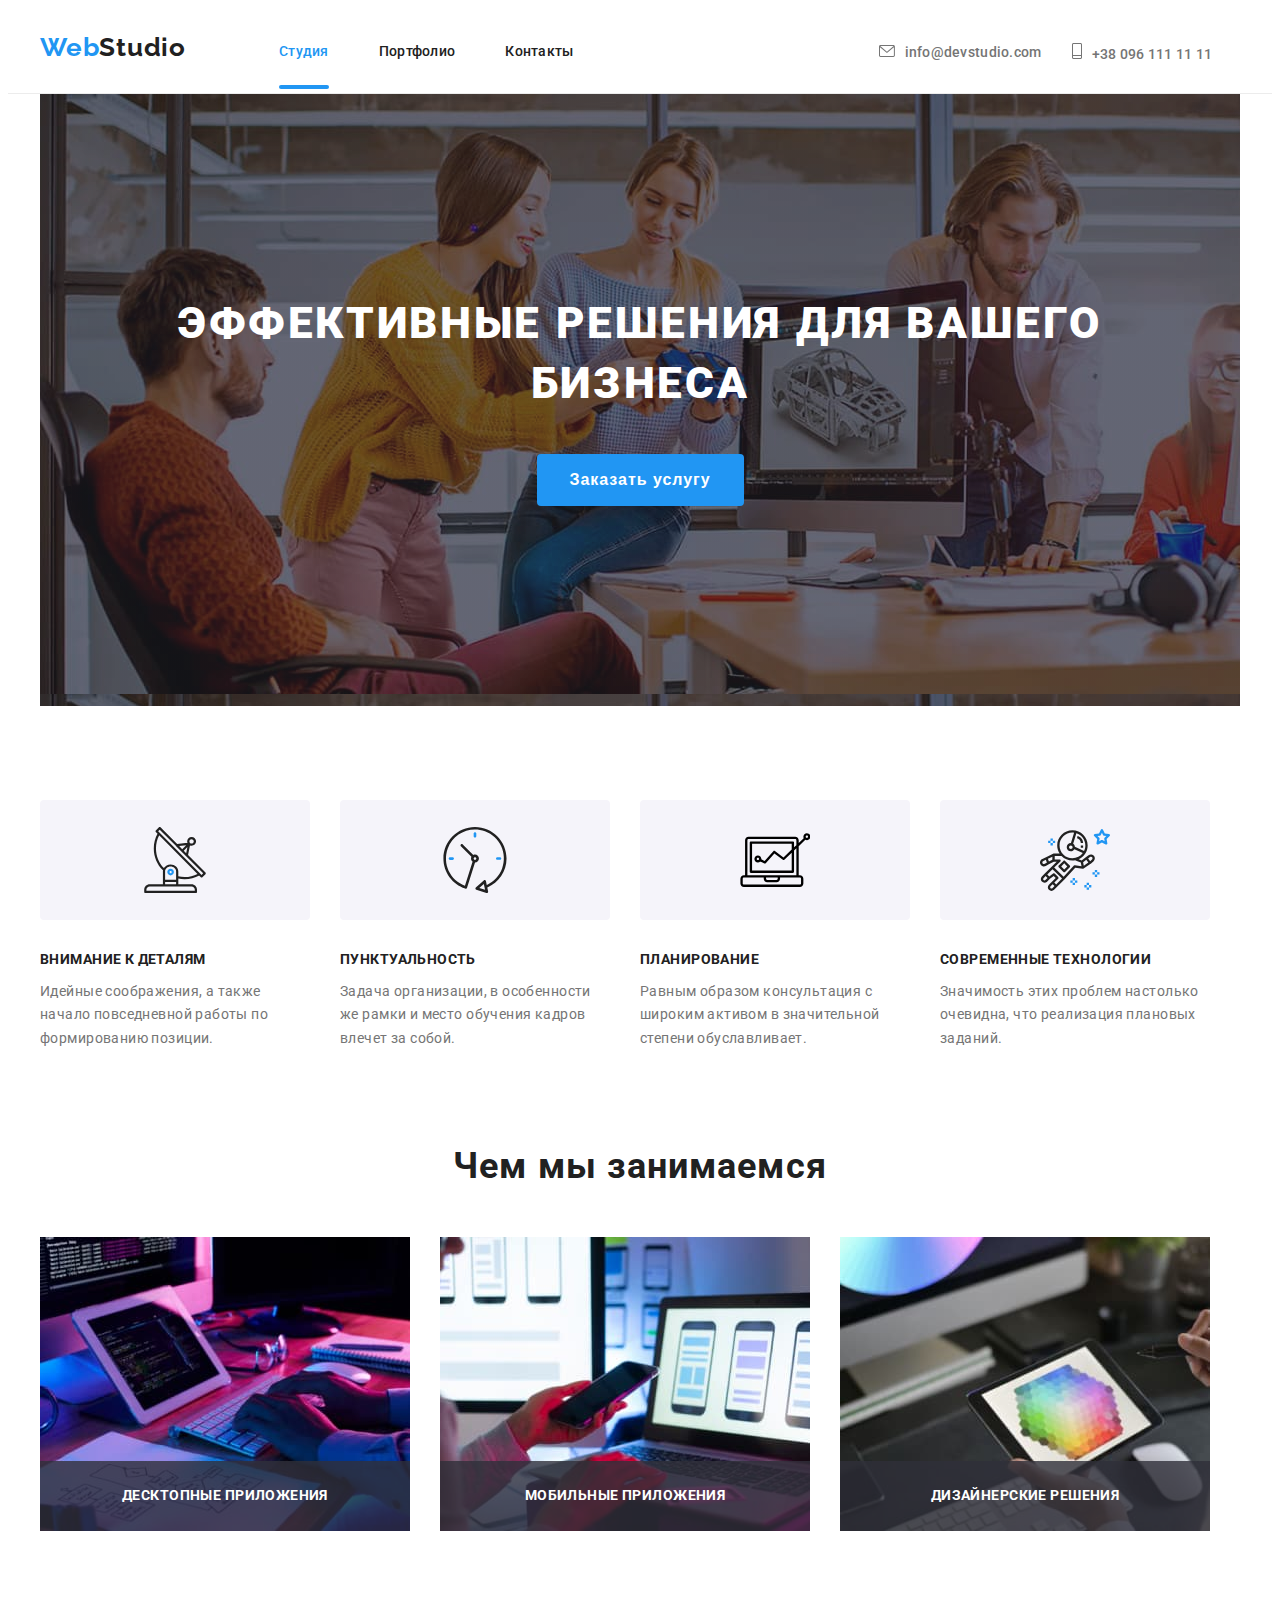
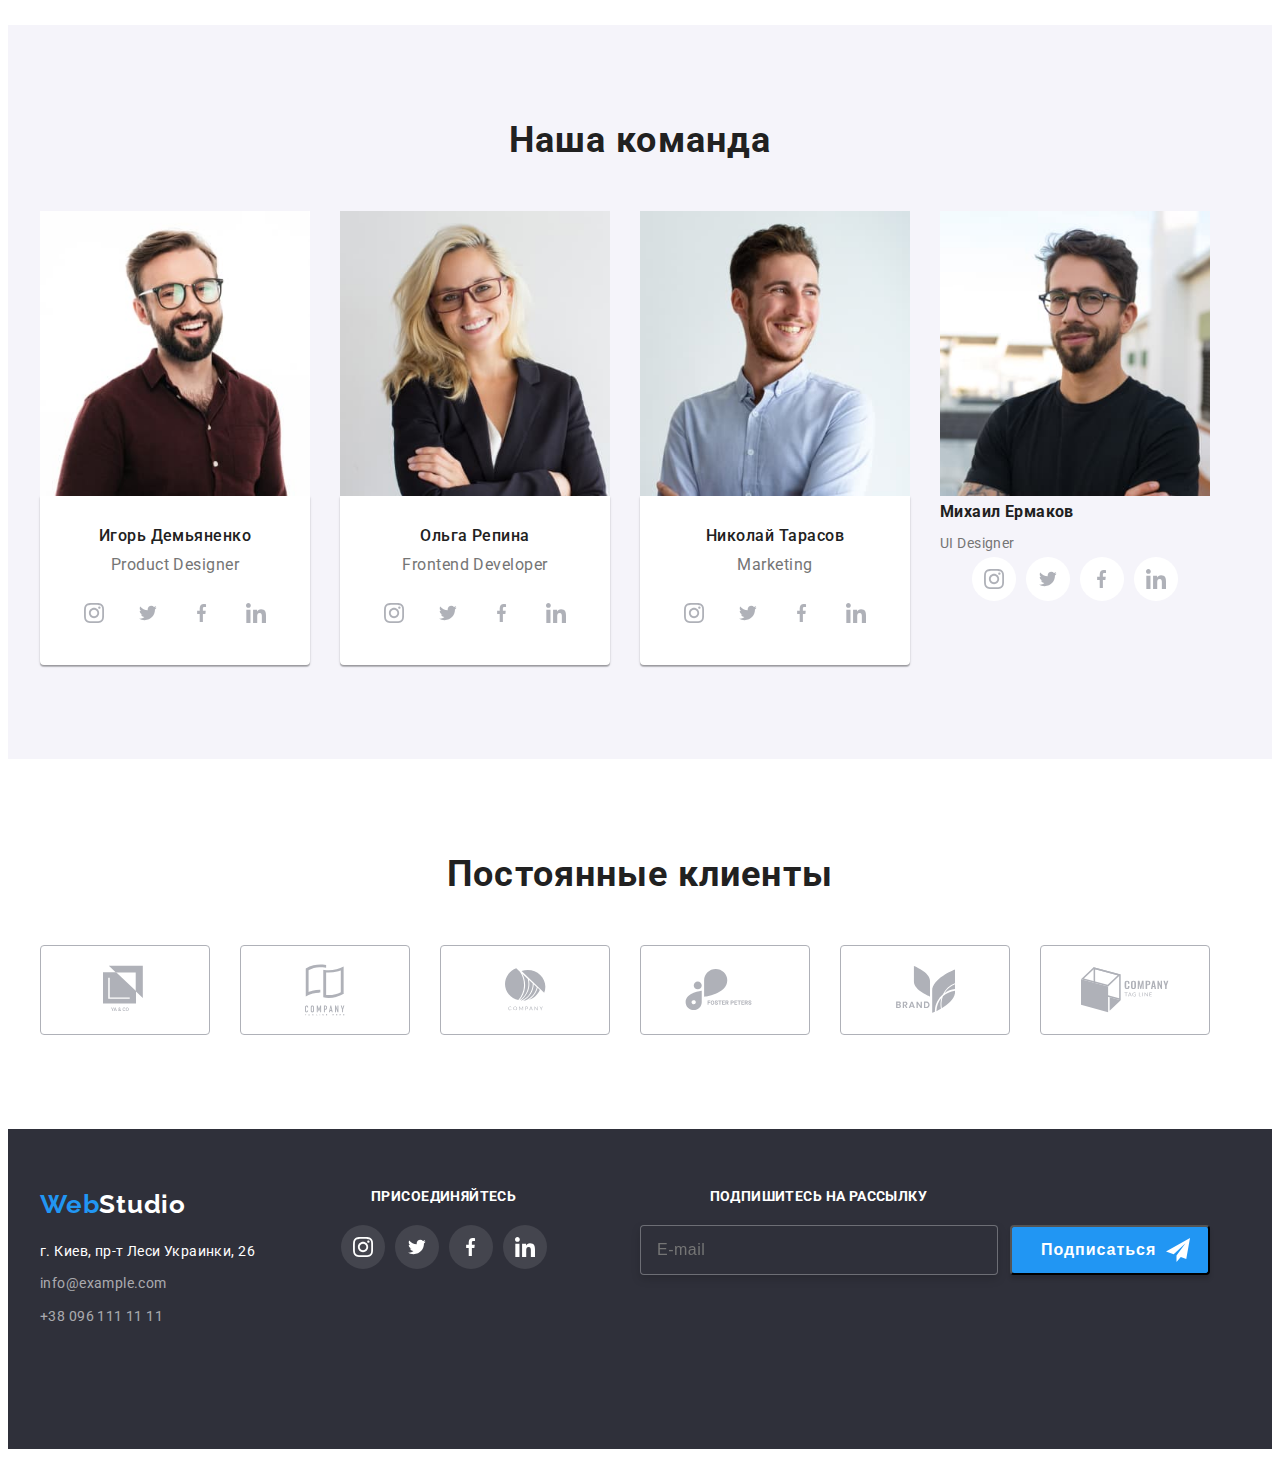
==== commit 9b6f7fc2: "home work 08 width" ====
--- a/index.html
+++ b/index.html
@@ -116,7 +116,7 @@
                    <div class="exposition-box">
                     <picture>
                         <source srcset="./images/Десктопные_приложения.jpg 1x,./images/Десктопные_приложения2x.jpg 2x" media="(min-width: 1200px)" />
-                        <img src="./images/Десктопные_приложения.jpg" alt="Планшет с html разметкой" />
+                        <img src="./images/Десктопные_приложения.jpg" alt="Планшет с html разметкой" width="370px" />
                     </picture>                   
                    <p class="occupation-positioning">Десктопные приложения</p>
                </div>
@@ -126,7 +126,7 @@
                     <picture>
                         <source srcset="./images/Мобильные_приложения.jpg 1x,./images/Мобильные_приложения2x.jpg 2x"/>
                         <img src="./images/Мобильные_приложения.jpg"
-                        alt="Ноутбук с изображением схем макетов на мобильных устройствах">
+                        alt="Ноутбук с изображением схем макетов на мобильных устройствах"  width="370px" >
                     </picture>               
                     <p class="occupation-positioning">Мобильные приложения</p>
             </div>            
@@ -134,9 +134,9 @@
                <li class="item">
                 <div class="exposition-box">
                     <picture>
-                        <source srcset="./images/Дизайнерские_решения.jpg 1x,/images/Дизайнерские_решения2x.jpg 2x"/>
+                        <source srcset="./images/Дизайнерские_решения.jpg 1x,./images/Дизайнерские_решения2x.jpg 2x"/>
                         <img src="./images/Дизайнерские_решения.jpg"
-                        alt="Планшет с изображением палитры цветов" >
+                        alt="Планшет с изображением палитры цветов"  width="370px" >
                     </picture>                  
                     <p class="occupation-positioning">Дизайнерские решения</p>
                 </div>   
@@ -163,7 +163,7 @@
                         media="(min-width: 1200px)"/>
                     <img 
                    src="images/Демьяненко_mobile_team.jpg" 
-                    alt="Игорь Демьяненко">
+                    alt="Игорь Демьяненко" width="450px">
                 </picture>                   
                    <div class="information">
                        <h3 class="title">Игорь Демьяненко</h3>
@@ -216,7 +216,7 @@
                     <source srcset="./images/Репина_desktop_team.jpg 1x,
                                    ./images/Репина_desktop_team2x.jpg 2x"
                                    media="(min-width: 1200px)"/>
-                    <img src="images/Репина_mobile_team.jpg" alt="Ольга Репина">
+                    <img src="images/Репина_mobile_team.jpg" alt="Ольга Репина" width="450px">
                 </picture>
               <div class="information">
                     <h3 class="title">Ольга Репина</h3>
@@ -268,7 +268,7 @@
                     <source srcset="./images/Тарасов_desktop_team.jpg 1x,
                                    ./images/Тарасов_desktop_team2x.jpg 2x" 
                                     media="(min-width: 1200px)"/>
-                    <img src="images/Тарасов_mobile_team.jpg" alt="Николай Тарасов">
+                    <img src="images/Тарасов_mobile_team.jpg" alt="Николай Тарасов" width="450px">
                 </picture>
                     <div class="information">
                     <h3 class="title">Николай Тарасов</h3>
@@ -320,7 +320,7 @@
                     <source srcset="./images/Ермаков_desktop_team.jpg 1x,
                                     ./images/Ермаков_desktop_team2x.jpg 2x" 
                                     media="(min-width: 1200px)" />
-                    <img src="Ермаков_mobile_team.jpg" alt="Михаил Ермаков">
+                    <img src="Ермаков_mobile_team.jpg" alt="Михаил Ермаков" width="450px>
                 </picture>
                                      <div class="information">
                     <h3 class="title">Михаил Ермаков</h3>
--- a/css/main.min.css
+++ b/css/main.min.css
@@ -1,2 +1,2 @@
-.container,.container-bottom{padding-left:15px;padding-right:15px;margin-right:auto;margin-left:auto}a{text-decoration:none}body{color:#757575;font-family:"Roboto",sans-serif,"Raleway",sans-serif;font-weight:400;font-size:14px;line-height:2;letter-spacing:0.03em}h1,h2,h3{margin:0;color:#212121}ul{display:block;padding-inline-start:0px;margin:0px;list-style:none}@media screen and (min-width: 768px){ul{display:flex}}nav{display:flex}img{display:block;max-width:100%;height:auto}address{font-style:normal;margin-top:20px}p{margin:0}@media screen and (min-width: 480px){.container{width:480px}}@media screen and (min-width: 768px){.container{width:768px}}@media screen and (min-width: 1200px){.container{width:1200px}}.menu-container{text-align:center;letter-spacing:0.02em;background-color:#ffffff;border-top:1px solid #ececec}.menu-container.is-open{display:block;z-index:1}@media screen and (max-width: 767px){.menu-container{position:absolute;display:none;top:60px;left:0;width:100%}}@media screen and (min-width: 768px){.menu-container{display:flex;align-items:center;position:relative;border:none}}@media screen and (min-width: 768px){.container-bottom{display:flex;flex-direction:row;flex-wrap:wrap;justify-content:center}}@media screen and (min-width: 1200px){.container-bottom{width:1200px;justify-content:normal}}@media screen and (min-width: 768px){.container-bottom{display:flex;flex-direction:row;flex-wrap:wrap;justify-content:center}}@media screen and (min-width: 1200px){.container-bottom{width:1200px;justify-content:normal}}@media screen and (min-width: 768px){.container-bottom{display:flex;flex-direction:row;flex-wrap:wrap;justify-content:center}}@media screen and (min-width: 1200px){.container-bottom{width:1200px;justify-content:normal}}.mobile-header{width:100%;display:flex;padding-top:16px;padding-bottom:16px;border-bottom:1px solid #ececec;justify-content:space-between;align-items:center}@media screen and (min-width: 768px){.mobile-header{width:min-content;border:none;padding-top:26px;padding-bottom:26px}}@media screen and (min-width: 1200px){.mobile-header{padding:0}}@media screen and (min-width: 768px){.tablet-desktop-position{display:flex;align-items:baseline}}.logo__header-part{color:#212121}.logo{position:relative;display:inline-block;font-family:"Raleway",sans-serif;font-size:24px;line-height:1.17;letter-spacing:0.03em;text-decoration:none;font-family:"Raleway",sans-serif;font-weight:700;font-size:26px;line-height:1.19;letter-spacing:0.03em;color:#2196f3;transition-property:opacity, transform;transition-duration:250ms;transition-timing-function:cubic-bezier(0.4, 0, 0.2, 1)}@media screen and (min-width: 1200px){.logo{padding-top:24px;padding-bottom:25px}}.menu-button{display:inline-flex;justify-content:center;align-items:center;width:40px;height:40px;outline:none;margin:0;padding:0;border:none;background-color:transparent}.menu-button:hover .icon-menu,.menu-button:hover .icon-cross{fill:#2196f3}@media screen and (min-width: 768px){.menu-button{display:none}}.menu-button .icon-cross{display:none}.menu-button.is-open .icon-cross{display:block}.menu-button.is-open .icon-menu{display:none}.header-navigation{position:relative;border-bottom:1px solid #ececec}.top-contacts{justify-content:center}@media screen and (min-width: 768px){.top-contacts{margin-left:88px}}@media screen and (min-width: 1200px){.top-contacts{margin-left:93px}}.site-nav{padding-top:40px;padding-bottom:20px;font-weight:500;font-size:18px;line-height:1.17;letter-spacing:0.02em}@media screen and (min-width: 768px){.site-nav{padding:0;font-size:12px;line-height:1.14}}@media screen and (min-width: 1200px){.site-nav{font-size:14px;line-height:1.14;letter-spacing:0.02em}}.site-nav__item{padding-top:20px;padding-bottom:20px}@media screen and (min-width: 768px){.site-nav__item{padding:0;margin-left:50px}}@media screen and (min-width: 768px){.site-nav__item:first-child{margin-left:0px}}@media screen and (min-width: 1200px){.auth-nav__top:last-child{margin-left:30px}}.auth-nav__top{padding-top:8px;padding-bottom:8px}@media screen and (min-width: 768px){.auth-nav__top{padding-top:5px;padding-bottom:5px}}@media screen and (min-width: 1200px){.auth-nav__top{display:flex;align-items:baseline;padding:0}}.site-nav__current-link{position:relative;padding-top:20px;padding-bottom:8px;color:#2196f3;text-decoration:none}@media screen and (min-width: 768px){.site-nav__current-link{padding-top:32px;padding-bottom:30px}}.site-nav__current-link::after{content:"";position:absolute;display:block;width:100%;height:4px;border-radius:2px;background-color:#2196f3;left:0;bottom:0;opacity:1}.site-nav__portfolio{position:relative;padding-top:20px;padding-bottom:8px;transition-property:color;transition-duration:250ms;transition-timing-function:cubic-bezier(0.4, 0, 0.2, 1);color:#212121}@media screen and (min-width: 768px){.site-nav__portfolio{padding-top:32px;padding-bottom:30px}}.site-nav__portfolio:hover,.site-nav__portfolio:focus{color:#2196f3}.site-nav__contacts{position:relative;padding-top:20px;padding-bottom:8px;color:#212121;text-decoration:none;transition-property:opacity, color;transition-duration:250ms;transition-timing-function:cubic-bezier(0.4, 0, 0.2, 1)}@media screen and (min-width: 768px){.site-nav__contacts{padding-top:32px;padding-bottom:30px}}.site-nav__contacts::after{position:absolute;content:"";display:block;width:100%;height:4px;left:0;bottom:0;opacity:0;border-radius:2px;background-color:#2196f3}.site-nav__contacts:hover::after,.site-nav__contacts:focus::after{opacity:1}.site-nav__contacts:hover,.site-nav__contacts:focus{color:#2196f3}.auth-nav{padding-top:20px;padding-bottom:60px;font-weight:500;font-size:18px;line-height:1.17;letter-spacing:0.02em}@media screen and (min-width: 768px){.auth-nav{display:flex;align-items:flex-start;flex-direction:column;margin-left:84px;padding:0;font-size:12px;line-height:1.16}}@media screen and (min-width: 1200px){.auth-nav{flex-direction:row;align-items:center;margin-left:305px;font-size:14px;line-height:1.14}}.auth-nav .top-icon{margin-right:10px;fill:currentColor}.auth-nav__mail{position:relative;color:#757575;transition-property:opacity, color;transition-duration:250ms;transition-timing-function:cubic-bezier(0.4, 0, 0.2, 1)}@media screen and (min-width: 768px){.auth-nav__mail{display:flex;padding-bottom:8px}}@media screen and (min-width: 1200px){.auth-nav__mail{padding-top:32px;padding-bottom:30px}}.auth-nav__mail::after{content:"";position:absolute;display:block;width:100%;height:4px;border-radius:2px;background-color:#2196f3;left:0;bottom:0;opacity:0}.auth-nav__mail:hover::after,.auth-nav__mail:focus::after{opacity:1}.auth-nav__mail:hover,.auth-nav__mail:focus{color:#2196f3}.auth-nav__phone{position:relative;padding-top:8px;padding-bottom:8px;color:#757575;transition-property:opacity, color;transition-duration:250ms;transition-timing-function:cubic-bezier(0.4, 0, 0.2, 1)}@media screen and (min-content: 768px){.auth-nav__phone{display:flex}}@media screen and (min-width: 1200px){.auth-nav__phone{padding-top:32px;padding-bottom:30px}}.auth-nav__phone::after{content:"";position:absolute;display:block;width:100%;height:4px;border-radius:2px;background-color:#2196f3;left:0;bottom:0;opacity:0}.auth-nav__phone:hover::after,.auth-nav__phone:focus::after{opacity:1}.auth-nav__phone:hover,.auth-nav__phone:focus{color:#2196f3}.header-navigation .link{text-decoration:none;color:#212121}.hero .title{display:flex;text-align:center;margin-bottom:30px;text-transform:uppercase;font-weight:900;font-size:26px;line-height:1.61;letter-spacing:0.06em;color:#fff}@media screen and (min-width: 768px){.hero .title{padding-left:50px;padding-right:50px}}@media screen and (min-width: 1200px){.hero .title{margin-bottom:40px;font-size:44px;line-height:1.36}}.hero .button{display:flex;padding-top:10px;padding-bottom:10px;padding-right:32px;padding-left:32px;margin-right:auto;margin-left:auto;text-decoration:none;font-weight:700;letter-spacing:0.06em;font-size:16px;line-height:1.9;border:1px solid transparent;border-radius:4px;cursor:pointer;color:#fff;background-color:#2196f3}.hero-overlay{max-width:1600px;max-height:600px;margin-left:auto;margin-right:auto;text-align:center;padding:118px 0;align-content:center;background-color:#2f303a;background-repeat:no-repeat;background-position:center;background-size:cover}@media screen and (max-width: 767px){.hero-overlay{background-image:linear-gradient(to right, rgba(47,48,58,0.4), rgba(47,48,58,0.4)),url(../../images/hero-mobile.jpg)}}@media screen and (min-device-pixel-ratio: 2), screen and (-webkit-min-device-pixel-ratio: 2), screen and (-o-min-device-pixel-ratio: 2 / 1), screen and (min-resolution: 192dpi), screen and (min-resolution: 2dppx){.hero-overlay{background-image:linear-gradient(to right, rgba(47,48,58,0.4), rgba(47,48,58,0.4)),url(../../images/hero-mobile2x.jpg)}}@media screen and (min-width: 768px){.hero-overlay{background-image:linear-gradient(to right, rgba(47,48,58,0.4), rgba(47,48,58,0.4)),url(../../images/hero-tablet.jpg)}}@media screen and (min-width: 768px) and (min-device-pixel-ratio: 2), screen and (min-width: 768px) and (-webkit-min-device-pixel-ratio: 2), screen and (min-width: 768px) and (-o-min-device-pixel-ratio: 2 / 1), screen and (min-width: 768px) and (min-resolution: 192dpi), screen and (min-width: 768px) and (min-resolution: 2dppx){.hero-overlay{background-image:linear-gradient(to right, rgba(47,48,58,0.4), rgba(47,48,58,0.4)),url(../../images/hero-tablet2x.jpg)}}@media screen and (min-width: 1200px){.hero-overlay{padding:200px 0;background:linear-gradient(to right, rgba(47,48,58,0.4), rgba(47,48,58,0.4)),url(../../images/hero-descktop.jpg)}}@media screen and (min-width: 1200px) and (min-device-pixel-ratio: 2), screen and (min-width: 1200px) and (-webkit-min-device-pixel-ratio: 2), screen and (min-width: 1200px) and (-o-min-device-pixel-ratio: 2 / 1), screen and (min-width: 1200px) and (min-resolution: 192dpi), screen and (min-width: 1200px) and (min-resolution: 2dppx){.hero-overlay{background-image:linear-gradient(to right, rgba(47,48,58,0.4), rgba(47,48,58,0.4)),url(../../images/hero-descktop2x.jpg)}}.review-icon{display:block}.review{background-color:#fff;padding-top:60px;padding-bottom:60px}@media screen and (min-width: 1200px){.review{padding-top:94px;padding-bottom:94px}}.review-box{display:flex;justify-content:center;align-items:center;margin-bottom:30px;border:transparent;border-radius:4px;background:#f5f4fa;height:120px}.description .title{display:flex;justify-content:center;margin-bottom:10px;text-transform:uppercase;font-weight:700;font-size:14px;line-height:1.4;letter-spacing:0.03em;color:#212121}@media screen and (min-width: 768px){.description .title{justify-content:flex-start}}.description .content{font-weight:400;font-size:14px;line-height:1.7;letter-spacing:0.03em;color:#757575}.description{display:flex;flex-wrap:wrap;margin:-15px}.description__item{margin:15px;width:450px}@media screen and (min-width: 768px){.description__item{width:354px}}@media screen and (min-width: 1200px){.description__item{width:270px}}@media screen and (max-width: 1199px){.occupation{display:none}}@media screen and (min-width: 1200px){.occupation{padding-bottom:94px;background-color:#fff}}.exposition-title{margin-bottom:50px;font-weight:700;font-size:36px;line-height:1.17;text-align:center;letter-spacing:0.03em;color:#212121}.exposition-box{position:relative;height:294px}.occupation-positioning{position:relative;z-index:0;left:0;bottom:70px;display:flex;align-items:center;justify-content:center;padding-top:27px;padding-bottom:27px;font-weight:700;font-size:14px;line-height:1.14;text-align:center;letter-spacing:0.03em;text-transform:uppercase;color:#fff}.occupation-positioning::before{position:absolute;top:0;left:0;width:100%;height:100%;z-index:-1;content:"";width:370px;height:70px;background:rgba(47,48,58,0.8)}.images-list{display:flex;flex-wrap:wrap;margin:-15px;display:flex;z-index:-2}.images-list .item{margin:15px;width:370px}.our-team{max-width:100%;background-color:#f5f4fa;padding-top:60px;padding-bottom:60px}@media screen and (min-width: 1200px){.our-team{padding-top:94px;padding-bottom:94px}}.team{display:flex;flex-wrap:wrap;margin:-15px}.clause{display:block;width:450px;margin:15px}@media screen and (min-width: 768px){.clause{width:354px}}@media screen and (min-width: 1200px){.clause{width:270px}}.team-icon{fill:#afb1b8;transition-property:fill;transition-duration:250ms;transition-timing-function:cubic-bezier(0.4, 0, 0.2, 1)}.socials-link{display:flex;justify-content:center;align-items:center;width:44px;height:44px;padding:0;box-sizing:border-box;background-position:center;border:none;border-radius:50%;background-color:#fff;transition-property:background-color;transition-duration:250ms;transition-timing-function:cubic-bezier(0.4, 0, 0.2, 1)}.socials-link:hover,.socials-link:focus{background-color:#2196f3}.socials-link:hover .team-icon,.socials-link:focus .team-icon{fill:#fff}.socials{display:flex;justify-content:center}.socials .item{margin-left:10px}.socials .item:first-child{margin-left:0px}.our-team-title{margin-bottom:30px;text-align:center;font-size:28px;font-weight:700;line-height:1.18;letter-spacing:0.03em;color:#212121}@media screen and (min-width: 1200px){.our-team-title{margin-bottom:50px;font-size:36px;line-height:1.17}}.information{padding-top:30px;padding-bottom:30px;padding-left:5px;padding-right:5px}.team .information{text-align:center;background:#fff;box-shadow:0px 1px 3px rgba(0,0,0,0.12),0px 1px 1px rgba(0,0,0,0.14),0px 2px 1px rgba(0,0,0,0.2);border-radius:0px 0px 4px 4px}.information .title{margin-bottom:10px;text-align:center;font-weight:500;font-size:16px;line-height:1.19;letter-spacing:0.03em;color:#212121}.information .content{margin-bottom:16px;text-align:center;font-weight:400;font-size:16px;line-height:1.19;letter-spacing:0.03em;color:#757575}.client-link{display:flex;justify-content:center;align-items:center;height:90px;padding:0;background-position:center;box-sizing:border-box;border:1px solid;border-color:#afb1b8;border-radius:4px;transition-property:border-color;transition-duration:250ms;transition-timing-function:cubic-bezier(0.4, 0, 0.2, 1)}@media screen and (min-width: 1200px){.client-link{width:170px}}.client-link:hover,.client-link:focus{border-color:#2196f3}.client-link:hover .customer-icon,.client-link:focus .customer-icon{fill:#2196f3}.standing-customer{display:flex;flex-wrap:wrap;margin:-15px}.standing-customer__item{margin:15px;width:210px}@media screen and (min-width: 768px){.standing-customer__item{width:226px}}@media screen and (min-width: 1200px){.standing-customer__item{width:170px}}.customer-icon{transition-property:fill;transition-duration:250ms;transition-timing-function:cubic-bezier(0.4, 0, 0.2, 1);fill:#afb1b8}.our-clients{max-width:100%;padding-top:60px;padding-bottom:60px}@media screen and (min-width: 1200px){.our-clients{padding-top:94px;padding-bottom:94px;margin-right:auto;margin-left:auto}}.our-clients .title{margin-bottom:30px;text-align:center;font-weight:700;font-size:28px;line-height:1.18;letter-spacing:0.03em;color:#212121}@media screen and (min-width: 1200px){.our-clients .title{margin-bottom:50px;font-size:36px;line-height:1.17}}.contacts-accent .logo{max-width:154px;display:block;padding:0;margin-left:auto;margin-right:auto;font-weight:700;font-size:24px;line-height:1.17;text-align:center;letter-spacing:0.03em;text-decoration:none;font-family:"Raleway", sans-serif}@media screen and (min-width: 1200px){.contacts-accent .logo{margin-left:0;margin-right:0;max-width:145px;font-size:26px;line-height:1.19}}.logo>.first-part{color:#2196f3}.logo .contrast{color:#fff}.contrast-accent .logo{margin-bottom:20px}.footer-adress{margin-bottom:60px}@media screen and (min-width: 768px){.footer-tablet-desktop-position{margin-left:auto;margin-right:auto}}@media screen and (min-width: 1200px){.footer-tablet-desktop-position{width:231px;margin-left:0;margin-right:0}}.location{max-width:232px;display:block;margin-left:auto;margin-right:auto;margin-bottom:9px;white-space:nowrap;font-weight:400;font-size:14px;line-height:1.7;letter-spacing:0.03em;color:#fff}.option{width:min-content;display:block;margin-left:auto;margin-right:auto}@media screen and (min-width: 1200px){.option{margin-left:0;margin-right:0}}.option .link{text-decoration:none;font-weight:400;font-size:14px;line-height:1.7;letter-spacing:0.03em;color:rgba(255,255,255,0.6);transition-property:color;transition-duration:250ms;transition-timing-function:cubic-bezier(0.4, 0, 0.2, 1)}.option .link:hover,.option .link:focus{color:#2196f3}.option .item{margin-bottom:9px;font-weight:400;font-size:14px;line-height:1.71;letter-spacing:0.03em;color:rgba(255,255,255,0.6)}.option .item:last-child{margin-bottom:0px}.offer-paragraph{max-width:146px;display:block;margin-left:auto;margin-right:auto;margin-bottom:20px;text-transform:uppercase;font-weight:700;font-size:14px;line-height:1.14;letter-spacing:0.03em;color:#fff}.offer-part{width:min-content;display:block;margin-left:auto;margin-right:auto;margin-bottom:60px}@media screen and (min-width: 1200px){.offer-part{margin-left:70px;margin-right:0}}.mail-form{display:block;max-width:450px}@media screen and (min-width: 768px){.mail-form{margin-left:166px;margin-right:152px;width:450px}}@media screen and (min-width: 1200px){.mail-form{display:flex;margin-left:93px;margin-right:0;width:358px}}.footer-information{text-transform:uppercase;max-width:219px;margin-left:auto;margin-right:auto;margin-bottom:20px;font-weight:700;font-size:14px;line-height:1.14;letter-spacing:0.03em;color:#fff}.footer-input{width:358px;height:50px;margin:0;border:1px solid rgba(255,255,255,0.3);box-sizing:border-box;filter:drop-shadow(0px 4px 4px rgba(0,0,0,0.15));border-radius:4px;background-color:#2f303a}input[placeholder="E-mail"]{display:block;width:100%;margin-left:auto;margin-right:auto;margin-bottom:20px;top:15px;left:16px;padding-left:16px;font-weight:400;font-size:16px;line-height:1.25;letter-spacing:0.03em;color:rgba(255,255,255,0.6)}@media screen and (min-width: 1200px){input[placeholder="E-mail"]{width:358px}}.button-position{width:min-content;margin-left:auto;margin-right:auto}@media screen and (min-width: 1200px){.button-position{margin-top:36px}}.subscribe-button{display:inline-flex;align-self:flex-end;align-items:center;width:200px;height:50px;padding-left:29px;margin-left:12px;font-weight:700;font-size:16px;line-height:1.87;letter-spacing:0.06em;background:#2196f3;box-shadow:0px 4px 4px rgba(0,0,0,0.15);border-radius:4px;color:#fff;cursor:pointer}.button-icon{align-items:center;padding-left:10px;fill:#fff}.footer-link{background-position:center;display:flex;justify-content:center;align-items:center;width:44px;height:44px;box-sizing:border-box;background-color:rgba(255,255,255,0.1);border:none;border-radius:50%;transition-property:background-color;transition-duration:250ms;transition-timing-function:cubic-bezier(0.4, 0, 0.2, 1)}.footer-link:hover,.footer-link:focus{background-color:#2196f3}.footer-icon{fill:#fff}.footer-list{display:flex}.footer-list__socials{margin-left:10px}.footer-list__socials:first-child{margin-left:0}.contacts-accent{max-width:100%;padding-top:60px;padding-bottom:60px;margin-right:auto;margin-left:auto;background-color:#2f303a}.filter{justify-content:center;display:flex;flex-direction:row;flex-wrap:wrap;justify-content:flex-start;margin-bottom:40px}@media screen and (min-width: 768px){.filter{justify-content:center;margin-bottom:30px}}@media screen and (min-width: 1200px){.filter{margin-bottom:50px}}.filter .item{margin-left:8px;padding-bottom:15px}.filter .item:nth-child(3n+1){margin-left:0}@media screen and (min-width: 768px){.filter .item:nth-child(4){margin-left:8px}}.type-button{text-align:center;padding-top:6px;padding-bottom:6px;padding-right:22px;padding-left:22px;font-weight:500;font-size:16px;line-height:1.62;letter-spacing:0.03em;color:#212121;background-color:#f5f4fa;border:transparent;border-radius:4px;transition-property:color, background-color, box-shadow;transition-duration:250ms;transition-timing-function:cubic-bezier(0.4, 0, 0.2, 1)}.type-button:hover,.type-button:focus{background-color:#2196f3;color:#fff;box-shadow:0px 3px 1px rgba(0,0,0,0.1),0px 1px 2px rgba(0,0,0,0.08),0px 2px 2px rgba(0,0,0,0.12)}.site-nav__studio-link{position:relative;padding-top:20px;padding-bottom:8px;color:#212121;text-decoration:none;transition-property:opacity, color;transition-duration:250ms;transition-timing-function:cubic-bezier(0.4, 0, 0.2, 1)}@media screen and (min-width: 768px){.site-nav__studio-link{padding-top:32px;padding-bottom:30px}}.site-nav__studio-link::after{position:absolute;content:"";display:block;width:100%;height:4px;left:0;bottom:0;opacity:0;border-radius:2px;background-color:#2196f3}.site-nav__studio-link:hover::after,.site-nav__studio-link:focus::after{opacity:1}.site-nav__studio-link:hover,.site-nav__studio-link:focus{color:#2196f3}.project-demonstration{background-color:#fff}.work-example{max-width:1600px;padding-top:60px;padding-bottom:60px;margin-right:auto;margin-left:auto}@media screen and (min-width: 1200px){.work-example{padding-top:94px;padding-bottom:94px}}.example{display:flex;flex-direction:row;flex-wrap:wrap;margin:-15px}.example .item{width:450px;margin:15px}@media screen and (min-width: 768px){.example .item{width:354px}}@media screen and (min-width: 1200px){.example .item{width:370px}}.example .text{border:1px solid #eeeeee;box-sizing:border-box;background:#fff}.text{padding-top:20px;padding-bottom:20px;padding-right:24px;padding-left:24px}.text .title{margin-bottom:4px}.example .title{font-weight:700;font-size:18px;line-height:2;letter-spacing:0.06em;color:#212121}.example .content{font-weight:400;font-size:16px;line-height:1.9;letter-spacing:0.03em;color:#757575}.example .link{display:block;transition-property:box-shadow;transition-duration:250ms;transition-timing-function:cubic-bezier(0.4, 0, 0.2, 1)}.example .link:hover .text-overlay{transform:translateY(0)}.example .link:hover{box-shadow:0px 1px 1px rgba(0,0,0,0.12),0px 4px 4px rgba(0,0,0,0.06),1px 4px 6px rgba(0,0,0,0.16)}.example-box{position:relative}.thumb{position:relative;overflow:hidden;background-color:#fff}.thumb>.text-overlay{top:0;right:0;position:absolute;width:100%;height:100%;padding-top:63px;padding-bottom:63px;padding-left:24px;padding-right:24px;color:#fff;background-color:rgba(33,150,243,0.9);transform:translateY(100%);transition:transform 250ms;transition-timing-function:cubic-bezier(0.4, 0, 0.2, 1)}.backdrop{position:fixed;width:100%;height:100%;top:0;left:0;background-color:rgba(0,0,0,0.2);overflow-y:scroll}.backdrop.is-hidden,.modal.is-hidden{opacity:0;pointer-events:none}.modal{position:absolute;width:450px;height:609px;top:50%;left:50%;transform:translate(-50%, -50%);z-index:1;display:inline-block;background-color:#fff;transition-duration:250ms;transition-timing-function:cubic-bezier(0.4, 0, 0.2, 1)}@media screen and (min-width: 1200px){.modal{width:528px;height:581px}}.button-close{position:absolute;top:8px;right:8px;height:30px;width:30px;border:1px solid;border-radius:50%;border-color:#757575;background-color:#fff}.button-close:focus{border-color:#757575}.button-close:focus .close-icon{fill:#2196f3}.close-icon{fill:#212121;transition-property:fill, transform;transition-duration:250ms;transition-timing-function:cubic-bezier(0.4, 0, 0.2, 1)}.modal-information{justify-content:center;margin-bottom:12px;font-weight:700;font-size:20px;line-height:1.5;letter-spacing:0.03em;color:#212121}@media screen and (min-width: 1200px){.modal-information{font-size:20px;line-height:1.15}}.modal-form{width:100%;height:100%;display:inline-block;flex-direction:column;padding-top:40px;padding-bottom:40px;padding-right:40px;padding-left:40px}.formLabel{display:block;margin-bottom:4px;font-weight:400;font-size:12px;line-height:1.17;letter-spacing:0.01em;color:#757575}.modalInput{display:block;width:370px;height:40px;padding-left:30px;padding-right:5px;padding-top:5px;padding-bottom:5px;margin-bottom:10px;outline:none;border:1px solid rgba(33,33,33,0.2);box-sizing:border-box;border-radius:4px;transition-property:border-color, box-shadow, transform;transition-duration:250ms;transition-timing-function:cubic-bezier(0.4, 0, 0.2, 1)}@media screen and (min-width: 1200px){.modalInput{width:448px}}.modalInput:focus{border-color:#2196f3;box-shadow:0px 1px 3px rgba(0,0,0,0.12),0px 1px 1px rgba(0,0,0,0.14),0px 2px 1px rgba(0,0,0,0.2)}.modalInput:focus+.formIcon{fill:#2196f3}.modalTextarea{width:370px;height:120px;padding-top:12px;padding-bottom:12px;padding-left:16px;padding-right:16px;outline:none;border:1px solid rgba(33,33,33,0.2);box-sizing:border-box;border-radius:4px;transition-property:border-color, box-shadow, transform;transition-duration:250ms;transition-timing-function:cubic-bezier(0.4, 0, 0.2, 1)}@media screen and (min-width: 1200px){.modalTextarea{width:448px}}.modalTextarea:focus{border-color:#2196f3;box-shadow:0px 1px 3px rgba(0,0,0,0.12),0px 1px 1px rgba(0,0,0,0.14),0px 2px 1px rgba(0,0,0,0.2)}.modalField{position:relative}.formIcon{position:absolute;top:14px;left:14px;transition-property:fill, transform;transition-duration:250ms;transition-timing-function:cubic-bezier(0.4, 0, 0.2, 1);fill:#212121}.inputGroup{margin-bottom:10px}textarea[placeholder="Введите текст"]{margin-bottom:20px;font-weight:400;font-size:14px;line-height:1.14;letter-spacing:0.01em;color:rgba(117,117,117,0.5)}@media screen and (min-width: 1200px){textarea[placeholder="Введите текст"]{font-size:12px;line-height:1.7}}.checkGroup{position:relative;align-self:center;margin-bottom:30px;font-weight:400;font-size:14px;line-height:1.7;letter-spacing:0.03em;color:#757575}.markIcon{position:absolute;top:5px;left:3px;fill:#fff}@media screen and (min-width: 1200px){.markIcon{top:9px}}.policyLink{position:relative;padding-bottom:1px;color:#2196f3}.policyLink::after{position:absolute;width:100%;left:0;bottom:0;display:block;content:"";height:1px;border-radius:1px;background-color:#2196f3}.checkLabel{display:flex;align-items:center}.checkLabel::before{display:inline-block;vertical-align:middle;margin-right:8px;width:16px;height:15px;content:"";border-radius:2px;box-shadow:0 0 0 2px #212121}.checkInput:checked+.checkLabel::before{border-radius:2px;box-shadow:0 0 0 2px #2196f3;background-color:#2196f3}.visuallyHidden{position:absolute;width:1px;height:1px;margin:-1px;border:0;padding:0;clip:rect(0 0 0 0);overflow:hidden}.checkText{align-self:center;font-weight:normal;font-size:12px;line-height:1.17;letter-spacing:0.03em}@media screen and (min-width: 1200px){.checkText{font-size:14px;line-height:1.7}}.modalButton{display:flex;justify-content:center;align-items:center;width:200px;height:50px;margin-right:auto;margin-left:auto;text-decoration:none;font-weight:700;letter-spacing:0.06em;font-size:16px;line-height:1.9;border:1px solid transparent;border-radius:4px;color:#fff;background-color:#2196f3;cursor:pointer}
+.container,.container-bottom{padding-left:15px;padding-right:15px;margin-right:auto;margin-left:auto}a{text-decoration:none}body{color:#757575;font-family:"Roboto",sans-serif,"Raleway",sans-serif;font-weight:400;font-size:14px;line-height:2;letter-spacing:0.03em}h1,h2,h3{margin:0;color:#212121}ul{display:block;padding-inline-start:0px;margin:0px;list-style:none}@media screen and (min-width: 768px){ul{display:flex}}nav{display:flex}img{display:block;max-width:100%;height:auto}address{font-style:normal;margin-top:20px}p{margin:0}@media screen and (min-width: 480px){.container{width:480px}}@media screen and (min-width: 768px){.container{width:768px}}@media screen and (min-width: 1200px){.container{width:1200px}}.menu-container{text-align:center;letter-spacing:0.02em;background-color:#ffffff;border-top:1px solid #ececec}.menu-container.is-open{display:block;z-index:1}@media screen and (max-width: 767px){.menu-container{position:absolute;display:none;top:60px;left:0;width:100%}}@media screen and (min-width: 768px){.menu-container{display:flex;align-items:center;position:relative;border:none}}@media screen and (min-width: 768px){.container-bottom{display:flex;flex-direction:row;flex-wrap:wrap;justify-content:center}}@media screen and (min-width: 1200px){.container-bottom{width:1200px;justify-content:normal}}@media screen and (min-width: 768px){.container-bottom{display:flex;flex-direction:row;flex-wrap:wrap;justify-content:center}}@media screen and (min-width: 1200px){.container-bottom{width:1200px;justify-content:normal}}@media screen and (min-width: 768px){.container-bottom{display:flex;flex-direction:row;flex-wrap:wrap;justify-content:center}}@media screen and (min-width: 1200px){.container-bottom{width:1200px;justify-content:normal}}.mobile-header{width:100%;display:flex;padding-top:16px;padding-bottom:16px;border-bottom:1px solid #ececec;justify-content:space-between;align-items:center}@media screen and (min-width: 768px){.mobile-header{width:min-content;border:none;padding-top:26px;padding-bottom:26px}}@media screen and (min-width: 1200px){.mobile-header{padding:0}}@media screen and (min-width: 768px){.tablet-desktop-position{display:flex;align-items:baseline}}.logo__header-part{color:#212121}.logo{position:relative;display:inline-block;font-family:"Raleway",sans-serif;font-size:24px;line-height:1.17;letter-spacing:0.03em;text-decoration:none;font-family:"Raleway",sans-serif;font-weight:700;font-size:26px;line-height:1.19;letter-spacing:0.03em;color:#2196f3;transition-property:opacity, transform;transition-duration:250ms;transition-timing-function:cubic-bezier(0.4, 0, 0.2, 1)}@media screen and (min-width: 1200px){.logo{padding-top:24px;padding-bottom:25px}}.menu-button{display:inline-flex;justify-content:center;align-items:center;width:40px;height:40px;outline:none;margin:0;padding:0;border:none;background-color:transparent}.menu-button:hover .icon-menu,.menu-button:hover .icon-cross{fill:#2196f3}@media screen and (min-width: 768px){.menu-button{display:none}}.menu-button .icon-cross{display:none}.menu-button.is-open .icon-cross{display:block}.menu-button.is-open .icon-menu{display:none}.header-navigation{position:relative;border-bottom:1px solid #ececec}.top-contacts{justify-content:center}@media screen and (min-width: 768px){.top-contacts{margin-left:88px}}@media screen and (min-width: 1200px){.top-contacts{margin-left:93px}}.site-nav{padding-top:40px;padding-bottom:20px;font-weight:500;font-size:18px;line-height:1.17;letter-spacing:0.02em}@media screen and (min-width: 768px){.site-nav{padding:0;font-size:12px;line-height:1.14}}@media screen and (min-width: 1200px){.site-nav{font-size:14px;line-height:1.14;letter-spacing:0.02em}}.site-nav__item{padding-top:20px;padding-bottom:20px}@media screen and (min-width: 768px){.site-nav__item{padding:0;margin-left:50px}}@media screen and (min-width: 768px){.site-nav__item:first-child{margin-left:0px}}@media screen and (min-width: 1200px){.auth-nav__top:last-child{margin-left:30px}}.auth-nav__top{padding-top:8px;padding-bottom:8px}@media screen and (min-width: 768px){.auth-nav__top{padding-top:5px;padding-bottom:5px}}@media screen and (min-width: 1200px){.auth-nav__top{display:flex;align-items:baseline;padding:0}}.site-nav__current-link{position:relative;padding-top:20px;padding-bottom:8px;color:#2196f3;text-decoration:none}@media screen and (min-width: 768px){.site-nav__current-link{padding-top:32px;padding-bottom:30px}}.site-nav__current-link::after{content:"";position:absolute;display:block;width:100%;height:4px;border-radius:2px;background-color:#2196f3;left:0;bottom:0;opacity:1}.site-nav__portfolio{position:relative;padding-top:20px;padding-bottom:8px;transition-property:color;transition-duration:250ms;transition-timing-function:cubic-bezier(0.4, 0, 0.2, 1);color:#212121}@media screen and (min-width: 768px){.site-nav__portfolio{padding-top:32px;padding-bottom:30px}}.site-nav__portfolio:hover,.site-nav__portfolio:focus{color:#2196f3}.site-nav__contacts{position:relative;padding-top:20px;padding-bottom:8px;color:#212121;text-decoration:none;transition-property:opacity, color;transition-duration:250ms;transition-timing-function:cubic-bezier(0.4, 0, 0.2, 1)}@media screen and (min-width: 768px){.site-nav__contacts{padding-top:32px;padding-bottom:30px}}.site-nav__contacts::after{position:absolute;content:"";display:block;width:100%;height:4px;left:0;bottom:0;opacity:0;border-radius:2px;background-color:#2196f3}.site-nav__contacts:hover::after,.site-nav__contacts:focus::after{opacity:1}.site-nav__contacts:hover,.site-nav__contacts:focus{color:#2196f3}.auth-nav{padding-top:20px;padding-bottom:60px;font-weight:500;font-size:18px;line-height:1.17;letter-spacing:0.02em}@media screen and (min-width: 768px){.auth-nav{display:flex;align-items:flex-start;flex-direction:column;margin-left:84px;padding:0;font-size:12px;line-height:1.16}}@media screen and (min-width: 1200px){.auth-nav{flex-direction:row;align-items:center;margin-left:305px;font-size:14px;line-height:1.14}}.auth-nav .top-icon{margin-right:10px;fill:currentColor}.auth-nav__mail{position:relative;color:#757575;transition-property:opacity, color;transition-duration:250ms;transition-timing-function:cubic-bezier(0.4, 0, 0.2, 1)}@media screen and (min-width: 768px){.auth-nav__mail{display:flex;padding-bottom:8px}}@media screen and (min-width: 1200px){.auth-nav__mail{padding-top:32px;padding-bottom:30px}}.auth-nav__mail::after{content:"";position:absolute;display:block;width:100%;height:4px;border-radius:2px;background-color:#2196f3;left:0;bottom:0;opacity:0}.auth-nav__mail:hover::after,.auth-nav__mail:focus::after{opacity:1}.auth-nav__mail:hover,.auth-nav__mail:focus{color:#2196f3}.auth-nav__phone{position:relative;padding-top:8px;padding-bottom:8px;color:#757575;transition-property:opacity, color;transition-duration:250ms;transition-timing-function:cubic-bezier(0.4, 0, 0.2, 1)}@media screen and (min-content: 768px){.auth-nav__phone{display:flex}}@media screen and (min-width: 1200px){.auth-nav__phone{padding-top:32px;padding-bottom:30px}}.auth-nav__phone::after{content:"";position:absolute;display:block;width:100%;height:4px;border-radius:2px;background-color:#2196f3;left:0;bottom:0;opacity:0}.auth-nav__phone:hover::after,.auth-nav__phone:focus::after{opacity:1}.auth-nav__phone:hover,.auth-nav__phone:focus{color:#2196f3}.header-navigation .link{text-decoration:none;color:#212121}.hero .title{display:flex;text-align:center;margin-bottom:30px;text-transform:uppercase;font-weight:900;font-size:26px;line-height:1.61;letter-spacing:0.06em;color:#fff}@media screen and (min-width: 768px){.hero .title{padding-left:50px;padding-right:50px}}@media screen and (min-width: 1200px){.hero .title{margin-bottom:40px;font-size:44px;line-height:1.36}}.hero .button{display:flex;padding-top:10px;padding-bottom:10px;padding-right:32px;padding-left:32px;margin-right:auto;margin-left:auto;text-decoration:none;font-weight:700;letter-spacing:0.06em;font-size:16px;line-height:1.9;border:1px solid transparent;border-radius:4px;cursor:pointer;color:#fff;background-color:#2196f3}.hero-overlay{max-width:1600px;max-height:600px;margin-left:auto;margin-right:auto;text-align:center;padding:118px 0;align-content:center;background-color:#2f303a;background-repeat:no-repeat;background-position:center;background-size:cover}@media screen and (max-width: 767px){.hero-overlay{background-image:linear-gradient(to right, rgba(47,48,58,0.4), rgba(47,48,58,0.4)),url(../images/hero-mobile.jpg)}}@media screen and (min-device-pixel-ratio: 2), screen and (-webkit-min-device-pixel-ratio: 2), screen and (-o-min-device-pixel-ratio: 2 / 1), screen and (min-resolution: 192dpi), screen and (min-resolution: 2dppx){.hero-overlay{background-image:linear-gradient(to right, rgba(47,48,58,0.4), rgba(47,48,58,0.4)),url(../images/hero-mobile2x.jpg)}}@media screen and (min-width: 768px) and (max-width: 1199px){.hero-overlay{background-image:linear-gradient(to right, rgba(47,48,58,0.4), rgba(47,48,58,0.4)),url(../images/hero-tablet.jpg)}}@media screen and (min-width: 768px) and (max-width: 1199px) and (min-device-pixel-ratio: 2), screen and (min-width: 768px) and (max-width: 1199px) and (-webkit-min-device-pixel-ratio: 2), screen and (min-width: 768px) and (max-width: 1199px) and (-o-min-device-pixel-ratio: 2 / 1), screen and (min-width: 768px) and (max-width: 1199px) and (min-resolution: 192dpi), screen and (min-width: 768px) and (max-width: 1199px) and (min-resolution: 2dppx){.hero-overlay{background-image:linear-gradient(to right, rgba(47,48,58,0.4), rgba(47,48,58,0.4)),url(../images/hero-tablet2x.jpg)}}@media screen and (min-width: 1200px){.hero-overlay{padding:200px 0;background:linear-gradient(to right, rgba(47,48,58,0.4), rgba(47,48,58,0.4)),url(../images/hero-descktop.jpg)}}@media screen and (min-width: 1200px) and (min-device-pixel-ratio: 2), screen and (min-width: 1200px) and (-webkit-min-device-pixel-ratio: 2), screen and (min-width: 1200px) and (-o-min-device-pixel-ratio: 2 / 1), screen and (min-width: 1200px) and (min-resolution: 192dpi), screen and (min-width: 1200px) and (min-resolution: 2dppx){.hero-overlay{background-image:linear-gradient(to right, rgba(47,48,58,0.4), rgba(47,48,58,0.4)),url(../images/hero-descktop2x.jpg)}}.review-icon{display:block}.review{background-color:#fff;padding-top:60px;padding-bottom:60px}@media screen and (min-width: 1200px){.review{padding-top:94px;padding-bottom:94px}}.review-box{display:flex;justify-content:center;align-items:center;margin-bottom:30px;border:transparent;border-radius:4px;background:#f5f4fa;height:120px}.description .title{display:flex;justify-content:center;margin-bottom:10px;text-transform:uppercase;font-weight:700;font-size:14px;line-height:1.4;letter-spacing:0.03em;color:#212121}@media screen and (min-width: 768px){.description .title{justify-content:flex-start}}.description .content{font-weight:400;font-size:14px;line-height:1.7;letter-spacing:0.03em;color:#757575}.description{display:flex;flex-wrap:wrap;margin:-15px}.description__item{margin:15px;width:450px}@media screen and (min-width: 768px){.description__item{width:354px}}@media screen and (min-width: 1200px){.description__item{width:270px}}@media screen and (max-width: 1199px){.occupation{display:none}}@media screen and (min-width: 1200px){.occupation{padding-bottom:94px;background-color:#fff}}.exposition-title{margin-bottom:50px;font-weight:700;font-size:36px;line-height:1.17;text-align:center;letter-spacing:0.03em;color:#212121}.exposition-box{position:relative;height:294px}.occupation-positioning{position:relative;z-index:0;left:0;bottom:70px;display:flex;align-items:center;justify-content:center;padding-top:27px;padding-bottom:27px;font-weight:700;font-size:14px;line-height:1.14;text-align:center;letter-spacing:0.03em;text-transform:uppercase;color:#fff}.occupation-positioning::before{position:absolute;top:0;left:0;width:100%;height:100%;z-index:-1;content:"";width:370px;height:70px;background:rgba(47,48,58,0.8)}.images-list{display:flex;flex-wrap:wrap;margin:-15px;display:flex;z-index:-2}.images-list .item{margin:15px;width:370px}.our-team{max-width:100%;background-color:#f5f4fa;padding-top:60px;padding-bottom:60px}@media screen and (min-width: 1200px){.our-team{padding-top:94px;padding-bottom:94px}}.team{display:flex;flex-wrap:wrap;margin:-15px}.clause{display:block;width:450px;margin:15px}@media screen and (min-width: 768px) and (max-width: 1199px){.clause{width:354px}}@media screen and (min-width: 1200px){.clause{width:270px}}.team-icon{fill:#afb1b8;transition-property:fill;transition-duration:250ms;transition-timing-function:cubic-bezier(0.4, 0, 0.2, 1)}.socials-link{display:flex;justify-content:center;align-items:center;width:44px;height:44px;padding:0;box-sizing:border-box;background-position:center;border:none;border-radius:50%;background-color:#fff;transition-property:background-color;transition-duration:250ms;transition-timing-function:cubic-bezier(0.4, 0, 0.2, 1)}.socials-link:hover,.socials-link:focus{background-color:#2196f3}.socials-link:hover .team-icon,.socials-link:focus .team-icon{fill:#fff}.socials{display:flex;justify-content:center}.socials .item{margin-left:10px}.socials .item:first-child{margin-left:0px}.our-team-title{margin-bottom:30px;text-align:center;font-size:28px;font-weight:700;line-height:1.18;letter-spacing:0.03em;color:#212121}@media screen and (min-width: 1200px){.our-team-title{margin-bottom:50px;font-size:36px;line-height:1.17}}.information{padding-top:30px;padding-bottom:30px;padding-left:5px;padding-right:5px}.team .information{text-align:center;background:#fff;box-shadow:0px 1px 3px rgba(0,0,0,0.12),0px 1px 1px rgba(0,0,0,0.14),0px 2px 1px rgba(0,0,0,0.2);border-radius:0px 0px 4px 4px}.information .title{margin-bottom:10px;text-align:center;font-weight:500;font-size:16px;line-height:1.19;letter-spacing:0.03em;color:#212121}.information .content{margin-bottom:16px;text-align:center;font-weight:400;font-size:16px;line-height:1.19;letter-spacing:0.03em;color:#757575}.client-link{display:flex;justify-content:center;align-items:center;height:90px;padding:0;background-position:center;box-sizing:border-box;border:1px solid;border-color:#afb1b8;border-radius:4px;transition-property:border-color;transition-duration:250ms;transition-timing-function:cubic-bezier(0.4, 0, 0.2, 1)}@media screen and (min-width: 1200px){.client-link{width:170px}}.client-link:hover,.client-link:focus{border-color:#2196f3}.client-link:hover .customer-icon,.client-link:focus .customer-icon{fill:#2196f3}.standing-customer{display:flex;flex-wrap:wrap;margin:-15px}.standing-customer__item{margin:15px;width:210px}@media screen and (min-width: 768px){.standing-customer__item{width:226px}}@media screen and (min-width: 1200px){.standing-customer__item{width:170px}}.customer-icon{transition-property:fill;transition-duration:250ms;transition-timing-function:cubic-bezier(0.4, 0, 0.2, 1);fill:#afb1b8}.our-clients{max-width:100%;padding-top:60px;padding-bottom:60px}@media screen and (min-width: 1200px){.our-clients{padding-top:94px;padding-bottom:94px;margin-right:auto;margin-left:auto}}.our-clients .title{margin-bottom:30px;text-align:center;font-weight:700;font-size:28px;line-height:1.18;letter-spacing:0.03em;color:#212121}@media screen and (min-width: 1200px){.our-clients .title{margin-bottom:50px;font-size:36px;line-height:1.17}}.contacts-accent .logo{max-width:154px;display:block;padding:0;margin-left:auto;margin-right:auto;font-weight:700;font-size:24px;line-height:1.17;text-align:center;letter-spacing:0.03em;text-decoration:none;font-family:"Raleway", sans-serif}@media screen and (min-width: 1200px){.contacts-accent .logo{margin-left:0;margin-right:0;max-width:145px;font-size:26px;line-height:1.19}}.logo>.first-part{color:#2196f3}.logo .contrast{color:#fff}.contrast-accent .logo{margin-bottom:20px}.footer-adress{margin-bottom:60px}@media screen and (min-width: 768px){.footer-tablet-desktop-position{margin-left:auto;margin-right:auto}}@media screen and (min-width: 1200px){.footer-tablet-desktop-position{width:231px;margin-left:0;margin-right:0}}.location{max-width:232px;display:block;margin-left:auto;margin-right:auto;margin-bottom:9px;white-space:nowrap;font-weight:400;font-size:14px;line-height:1.7;letter-spacing:0.03em;color:#fff}.option{width:min-content;display:block;margin-left:auto;margin-right:auto}@media screen and (min-width: 1200px){.option{margin-left:0;margin-right:0}}.option .link{text-decoration:none;font-weight:400;font-size:14px;line-height:1.7;letter-spacing:0.03em;color:rgba(255,255,255,0.6);transition-property:color;transition-duration:250ms;transition-timing-function:cubic-bezier(0.4, 0, 0.2, 1)}.option .link:hover,.option .link:focus{color:#2196f3}.option .item{margin-bottom:9px;font-weight:400;font-size:14px;line-height:1.71;letter-spacing:0.03em;color:rgba(255,255,255,0.6)}.option .item:last-child{margin-bottom:0px}.offer-paragraph{max-width:146px;display:block;margin-left:auto;margin-right:auto;margin-bottom:20px;text-transform:uppercase;font-weight:700;font-size:14px;line-height:1.14;letter-spacing:0.03em;color:#fff}.offer-part{width:min-content;display:block;margin-left:auto;margin-right:auto;margin-bottom:60px}@media screen and (min-width: 1200px){.offer-part{margin-left:70px;margin-right:0}}.mail-form{display:block;max-width:450px}@media screen and (min-width: 768px){.mail-form{margin-left:166px;margin-right:152px;width:450px}}@media screen and (min-width: 1200px){.mail-form{display:flex;margin-left:93px;margin-right:0;width:358px}}.footer-information{text-transform:uppercase;max-width:219px;margin-left:auto;margin-right:auto;margin-bottom:20px;font-weight:700;font-size:14px;line-height:1.14;letter-spacing:0.03em;color:#fff}.footer-input{width:358px;height:50px;margin:0;border:1px solid rgba(255,255,255,0.3);box-sizing:border-box;filter:drop-shadow(0px 4px 4px rgba(0,0,0,0.15));border-radius:4px;background-color:#2f303a}input[placeholder="E-mail"]{display:block;width:100%;margin-left:auto;margin-right:auto;margin-bottom:20px;top:15px;left:16px;padding-left:16px;font-weight:400;font-size:16px;line-height:1.25;letter-spacing:0.03em;color:rgba(255,255,255,0.6)}@media screen and (min-width: 1200px){input[placeholder="E-mail"]{width:358px}}.button-position{width:min-content;margin-left:auto;margin-right:auto}@media screen and (min-width: 1200px){.button-position{margin-top:36px}}.subscribe-button{display:inline-flex;align-self:flex-end;align-items:center;width:200px;height:50px;padding-left:29px;margin-left:12px;font-weight:700;font-size:16px;line-height:1.87;letter-spacing:0.06em;background:#2196f3;box-shadow:0px 4px 4px rgba(0,0,0,0.15);border-radius:4px;color:#fff;cursor:pointer}.button-icon{align-items:center;padding-left:10px;fill:#fff}.footer-link{background-position:center;display:flex;justify-content:center;align-items:center;width:44px;height:44px;box-sizing:border-box;background-color:rgba(255,255,255,0.1);border:none;border-radius:50%;transition-property:background-color;transition-duration:250ms;transition-timing-function:cubic-bezier(0.4, 0, 0.2, 1)}.footer-link:hover,.footer-link:focus{background-color:#2196f3}.footer-icon{fill:#fff}.footer-list{display:flex}.footer-list__socials{margin-left:10px}.footer-list__socials:first-child{margin-left:0}.contacts-accent{max-width:100%;padding-top:60px;padding-bottom:60px;margin-right:auto;margin-left:auto;background-color:#2f303a}.filter{justify-content:center;display:flex;flex-direction:row;flex-wrap:wrap;justify-content:flex-start;margin-bottom:40px}@media screen and (min-width: 768px){.filter{justify-content:center;margin-bottom:30px}}@media screen and (min-width: 1200px){.filter{margin-bottom:50px}}.filter .item{margin-left:8px;padding-bottom:15px}.filter .item:nth-child(3n+1){margin-left:0}@media screen and (min-width: 768px){.filter .item:nth-child(4){margin-left:8px}}.type-button{text-align:center;padding-top:6px;padding-bottom:6px;padding-right:22px;padding-left:22px;font-weight:500;font-size:16px;line-height:1.62;letter-spacing:0.03em;color:#212121;background-color:#f5f4fa;border:transparent;border-radius:4px;transition-property:color, background-color, box-shadow;transition-duration:250ms;transition-timing-function:cubic-bezier(0.4, 0, 0.2, 1)}.type-button:hover,.type-button:focus{background-color:#2196f3;color:#fff;box-shadow:0px 3px 1px rgba(0,0,0,0.1),0px 1px 2px rgba(0,0,0,0.08),0px 2px 2px rgba(0,0,0,0.12)}.site-nav__studio-link{position:relative;padding-top:20px;padding-bottom:8px;color:#212121;text-decoration:none;transition-property:opacity, color;transition-duration:250ms;transition-timing-function:cubic-bezier(0.4, 0, 0.2, 1)}@media screen and (min-width: 768px){.site-nav__studio-link{padding-top:32px;padding-bottom:30px}}.site-nav__studio-link::after{position:absolute;content:"";display:block;width:100%;height:4px;left:0;bottom:0;opacity:0;border-radius:2px;background-color:#2196f3}.site-nav__studio-link:hover::after,.site-nav__studio-link:focus::after{opacity:1}.site-nav__studio-link:hover,.site-nav__studio-link:focus{color:#2196f3}.project-demonstration{background-color:#fff}.work-example{max-width:1600px;padding-top:60px;padding-bottom:60px;margin-right:auto;margin-left:auto}@media screen and (min-width: 1200px){.work-example{padding-top:94px;padding-bottom:94px}}.example{display:flex;flex-direction:row;flex-wrap:wrap;margin:-15px}.example .item{width:450px;margin:15px}@media screen and (min-width: 768px) and (max-width: 1199px){.example .item{width:354px}}@media screen and (min-width: 1200px){.example .item{width:370px}}.example .text{border:1px solid #eeeeee;box-sizing:border-box;background:#fff}.text{padding-top:20px;padding-bottom:20px;padding-right:24px;padding-left:24px}.text .title{margin-bottom:4px}.example .title{font-weight:700;font-size:18px;line-height:2;letter-spacing:0.06em;color:#212121}.example .content{font-weight:400;font-size:16px;line-height:1.9;letter-spacing:0.03em;color:#757575}.example .link{display:block;transition-property:box-shadow;transition-duration:250ms;transition-timing-function:cubic-bezier(0.4, 0, 0.2, 1)}.example .link:hover .text-overlay{transform:translateY(0)}.example .link:hover{box-shadow:0px 1px 1px rgba(0,0,0,0.12),0px 4px 4px rgba(0,0,0,0.06),1px 4px 6px rgba(0,0,0,0.16)}.example-box{position:relative}.thumb{position:relative;overflow:hidden;background-color:#fff}.thumb>.text-overlay{top:0;right:0;position:absolute;width:100%;height:100%;padding-top:63px;padding-bottom:63px;padding-left:24px;padding-right:24px;color:#fff;background-color:rgba(33,150,243,0.9);transform:translateY(100%);transition:transform 250ms;transition-timing-function:cubic-bezier(0.4, 0, 0.2, 1)}.backdrop{position:fixed;width:100%;height:100%;top:0;left:0;background-color:rgba(0,0,0,0.2);overflow-y:scroll}.backdrop.is-hidden,.modal.is-hidden{opacity:0;pointer-events:none}.modal{position:absolute;width:450px;height:609px;top:50%;left:50%;transform:translate(-50%, -50%);z-index:1;display:inline-block;background-color:#fff;transition-duration:250ms;transition-timing-function:cubic-bezier(0.4, 0, 0.2, 1)}@media screen and (min-width: 1200px){.modal{width:528px;height:581px}}.button-close{position:absolute;top:8px;right:8px;height:30px;width:30px;border:1px solid;border-radius:50%;border-color:#757575;background-color:#fff}.button-close:focus{border-color:#757575}.button-close:focus .close-icon{fill:#2196f3}.close-icon{fill:#212121;transition-property:fill, transform;transition-duration:250ms;transition-timing-function:cubic-bezier(0.4, 0, 0.2, 1)}.modal-information{justify-content:center;margin-bottom:12px;font-weight:700;font-size:20px;line-height:1.5;letter-spacing:0.03em;color:#212121}@media screen and (min-width: 1200px){.modal-information{font-size:20px;line-height:1.15}}.modal-form{width:100%;height:100%;display:inline-block;flex-direction:column;padding-top:40px;padding-bottom:40px;padding-right:40px;padding-left:40px}.formLabel{display:block;margin-bottom:4px;font-weight:400;font-size:12px;line-height:1.17;letter-spacing:0.01em;color:#757575}.modalInput{display:block;width:370px;height:40px;padding-left:30px;padding-right:5px;padding-top:5px;padding-bottom:5px;margin-bottom:10px;outline:none;border:1px solid rgba(33,33,33,0.2);box-sizing:border-box;border-radius:4px;transition-property:border-color, box-shadow, transform;transition-duration:250ms;transition-timing-function:cubic-bezier(0.4, 0, 0.2, 1)}@media screen and (min-width: 1200px){.modalInput{width:448px}}.modalInput:focus{border-color:#2196f3;box-shadow:0px 1px 3px rgba(0,0,0,0.12),0px 1px 1px rgba(0,0,0,0.14),0px 2px 1px rgba(0,0,0,0.2)}.modalInput:focus+.formIcon{fill:#2196f3}.modalTextarea{width:370px;height:120px;padding-top:12px;padding-bottom:12px;padding-left:16px;padding-right:16px;outline:none;border:1px solid rgba(33,33,33,0.2);box-sizing:border-box;border-radius:4px;transition-property:border-color, box-shadow, transform;transition-duration:250ms;transition-timing-function:cubic-bezier(0.4, 0, 0.2, 1)}@media screen and (min-width: 1200px){.modalTextarea{width:448px}}.modalTextarea:focus{border-color:#2196f3;box-shadow:0px 1px 3px rgba(0,0,0,0.12),0px 1px 1px rgba(0,0,0,0.14),0px 2px 1px rgba(0,0,0,0.2)}.modalField{position:relative}.formIcon{position:absolute;top:14px;left:14px;transition-property:fill, transform;transition-duration:250ms;transition-timing-function:cubic-bezier(0.4, 0, 0.2, 1);fill:#212121}.inputGroup{margin-bottom:10px}textarea[placeholder="Введите текст"]{margin-bottom:20px;font-weight:400;font-size:14px;line-height:1.14;letter-spacing:0.01em;color:rgba(117,117,117,0.5)}@media screen and (min-width: 1200px){textarea[placeholder="Введите текст"]{font-size:12px;line-height:1.7}}.checkGroup{position:relative;align-self:center;margin-bottom:30px;font-weight:400;font-size:14px;line-height:1.7;letter-spacing:0.03em;color:#757575}.markIcon{position:absolute;top:5px;left:3px;fill:#fff}@media screen and (min-width: 1200px){.markIcon{top:9px}}.policyLink{position:relative;padding-bottom:1px;color:#2196f3}.policyLink::after{position:absolute;width:100%;left:0;bottom:0;display:block;content:"";height:1px;border-radius:1px;background-color:#2196f3}.checkLabel{display:flex;align-items:center}.checkLabel::before{display:inline-block;vertical-align:middle;margin-right:8px;width:16px;height:15px;content:"";border-radius:2px;box-shadow:0 0 0 2px #212121}.checkInput:checked+.checkLabel::before{border-radius:2px;box-shadow:0 0 0 2px #2196f3;background-color:#2196f3}.visuallyHidden{position:absolute;width:1px;height:1px;margin:-1px;border:0;padding:0;clip:rect(0 0 0 0);overflow:hidden}.checkText{align-self:center;font-weight:normal;font-size:12px;line-height:1.17;letter-spacing:0.03em}@media screen and (min-width: 1200px){.checkText{font-size:14px;line-height:1.7}}.modalButton{display:flex;justify-content:center;align-items:center;width:200px;height:50px;margin-right:auto;margin-left:auto;text-decoration:none;font-weight:700;letter-spacing:0.06em;font-size:16px;line-height:1.9;border:1px solid transparent;border-radius:4px;color:#fff;background-color:#2196f3;cursor:pointer}
 /*# sourceMappingURL=main.min.css.map */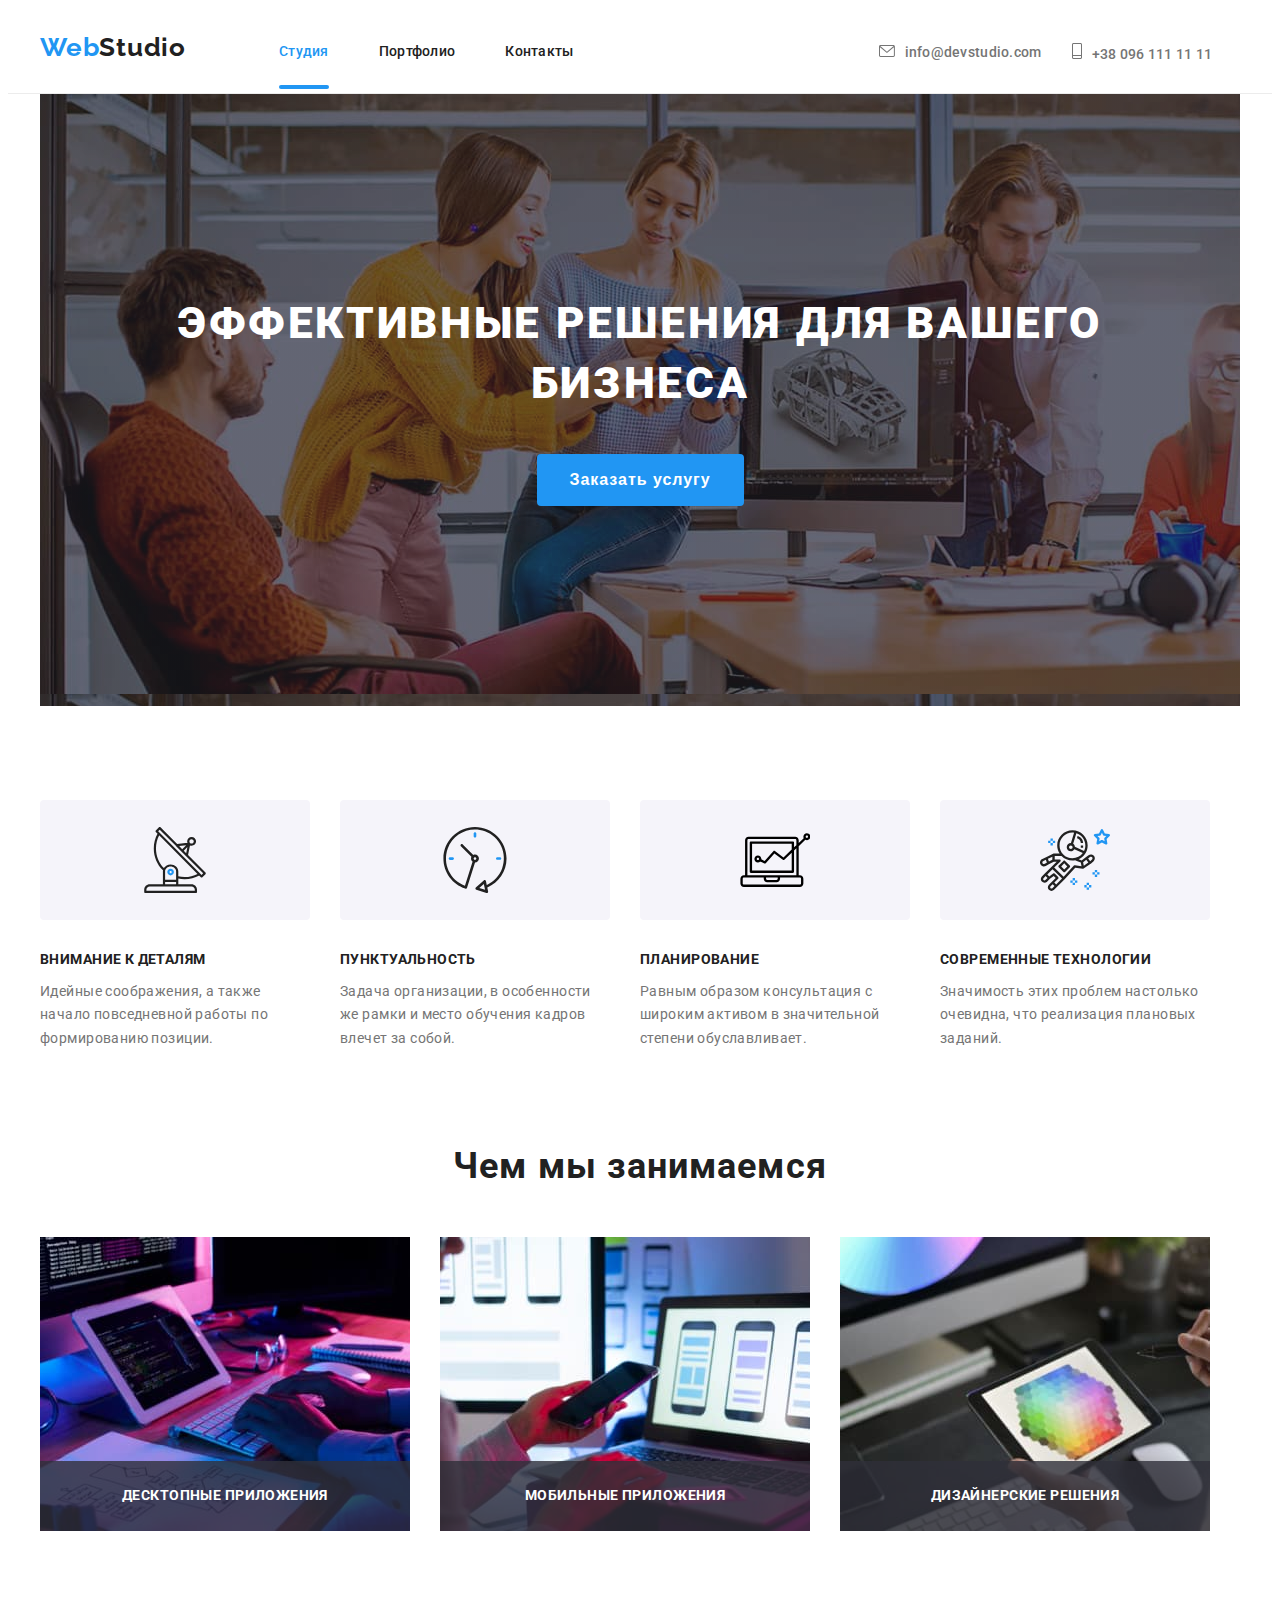
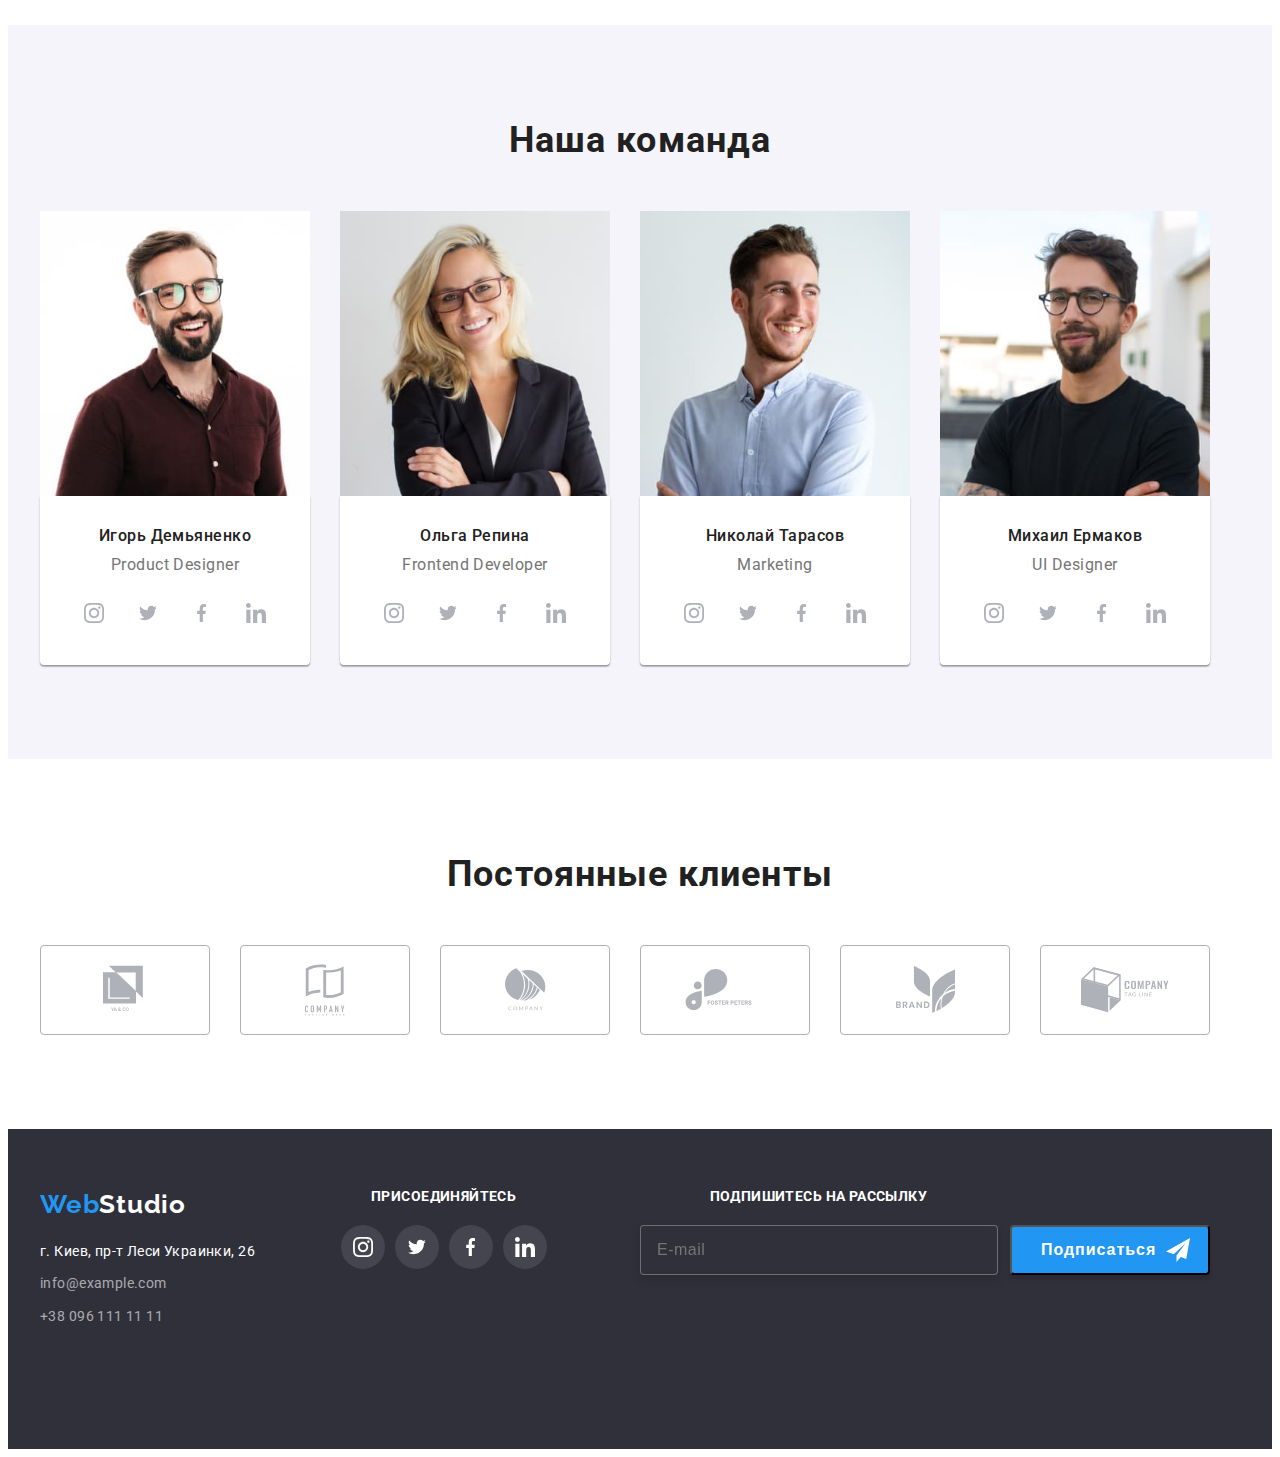
==== commit 07388c08: "hw 08 final changes" ====
--- a/index.html
+++ b/index.html
@@ -126,7 +126,7 @@
                     <picture>
                         <source srcset="./images/Мобильные_приложения.jpg 1x,./images/Мобильные_приложения2x.jpg 2x"/>
                         <img src="./images/Мобильные_приложения.jpg"
-                        alt="Ноутбук с изображением схем макетов на мобильных устройствах"  width="370px" >
+                        alt="Ноутбук с изображением схем макетов на мобильных устройствах" width="370px" >
                     </picture>               
                     <p class="occupation-positioning">Мобильные приложения</p>
             </div>            
@@ -136,7 +136,7 @@
                     <picture>
                         <source srcset="./images/Дизайнерские_решения.jpg 1x,./images/Дизайнерские_решения2x.jpg 2x"/>
                         <img src="./images/Дизайнерские_решения.jpg"
-                        alt="Планшет с изображением палитры цветов"  width="370px" >
+                        alt="Планшет с изображением палитры цветов" width="370px" >
                     </picture>                  
                     <p class="occupation-positioning">Дизайнерские решения</p>
                 </div>   
@@ -320,7 +320,7 @@
                     <source srcset="./images/Ермаков_desktop_team.jpg 1x,
                                     ./images/Ермаков_desktop_team2x.jpg 2x" 
                                     media="(min-width: 1200px)" />
-                    <img src="Ермаков_mobile_team.jpg" alt="Михаил Ермаков" width="450px>
+                    <img src="Ермаков_mobile_team.jpg" alt="Михаил Ермаков" width="450px">
                 </picture>
                                      <div class="information">
                     <h3 class="title">Михаил Ермаков</h3>
